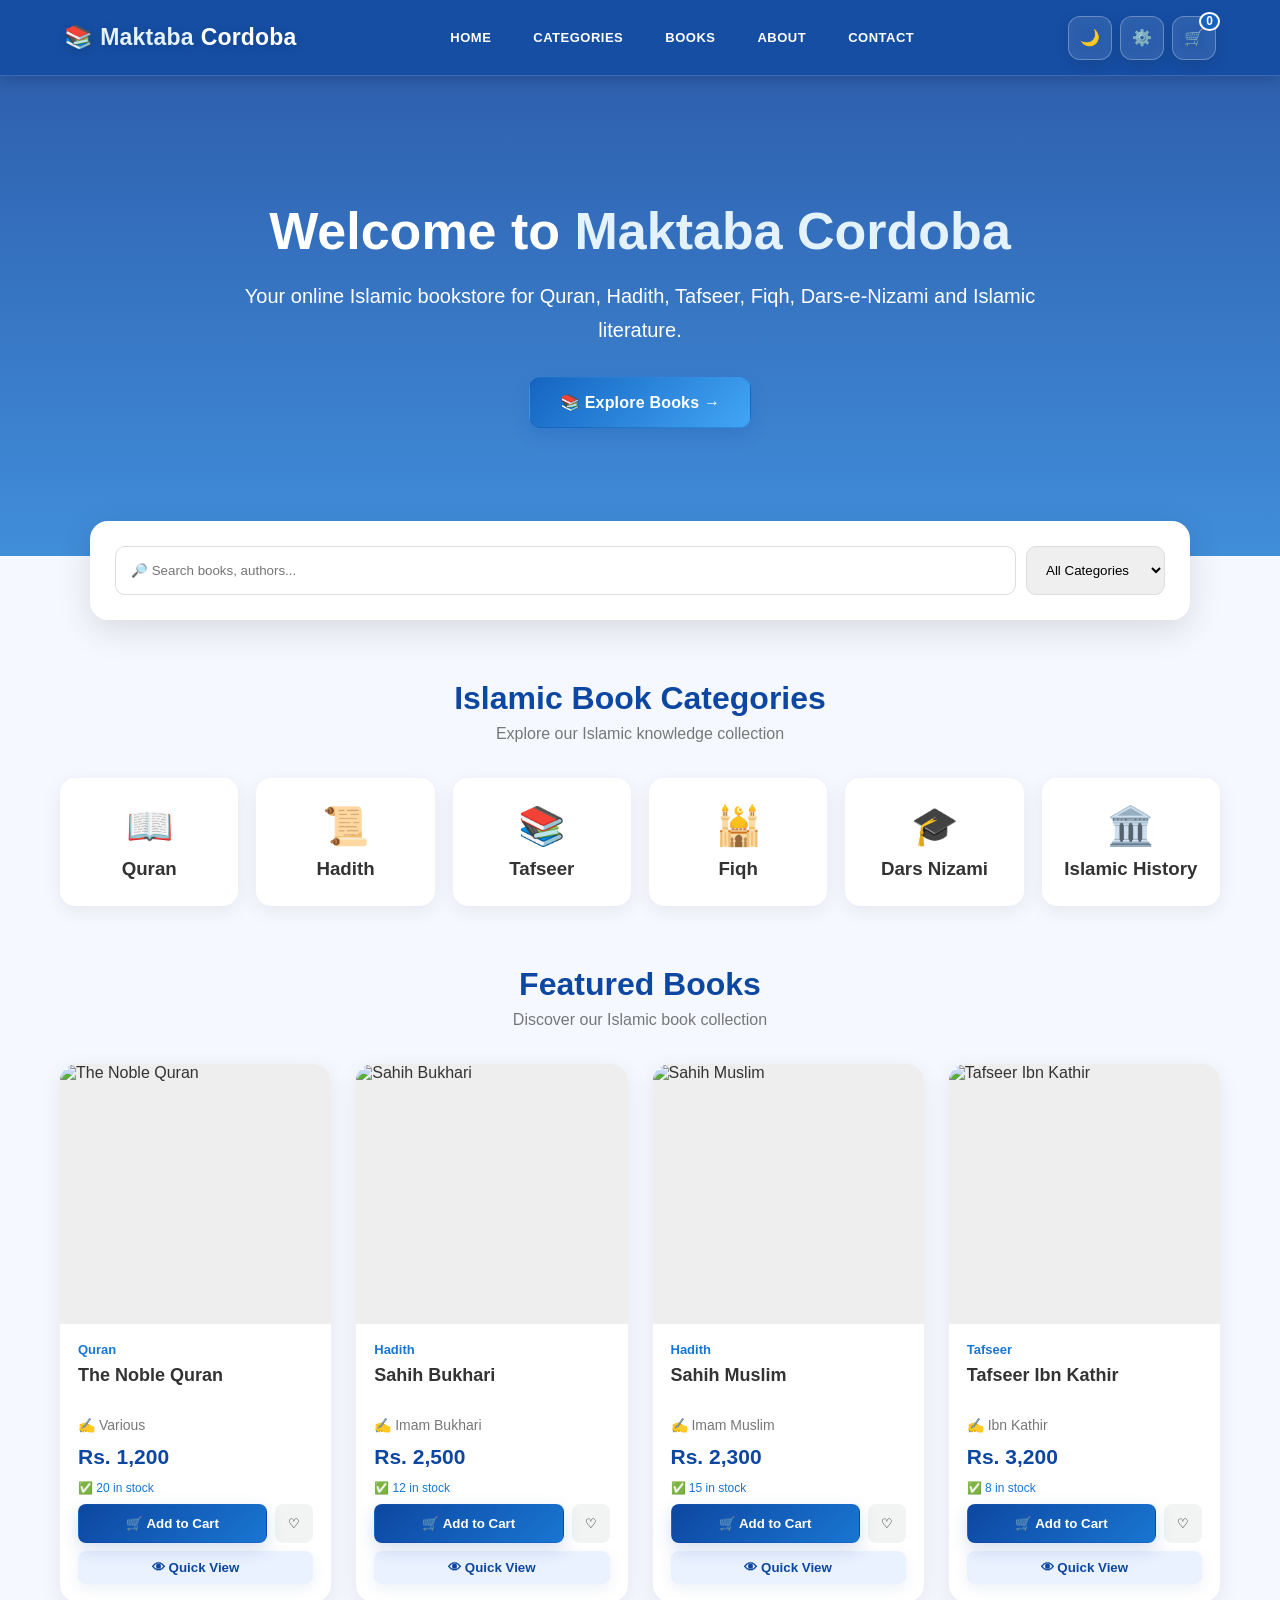
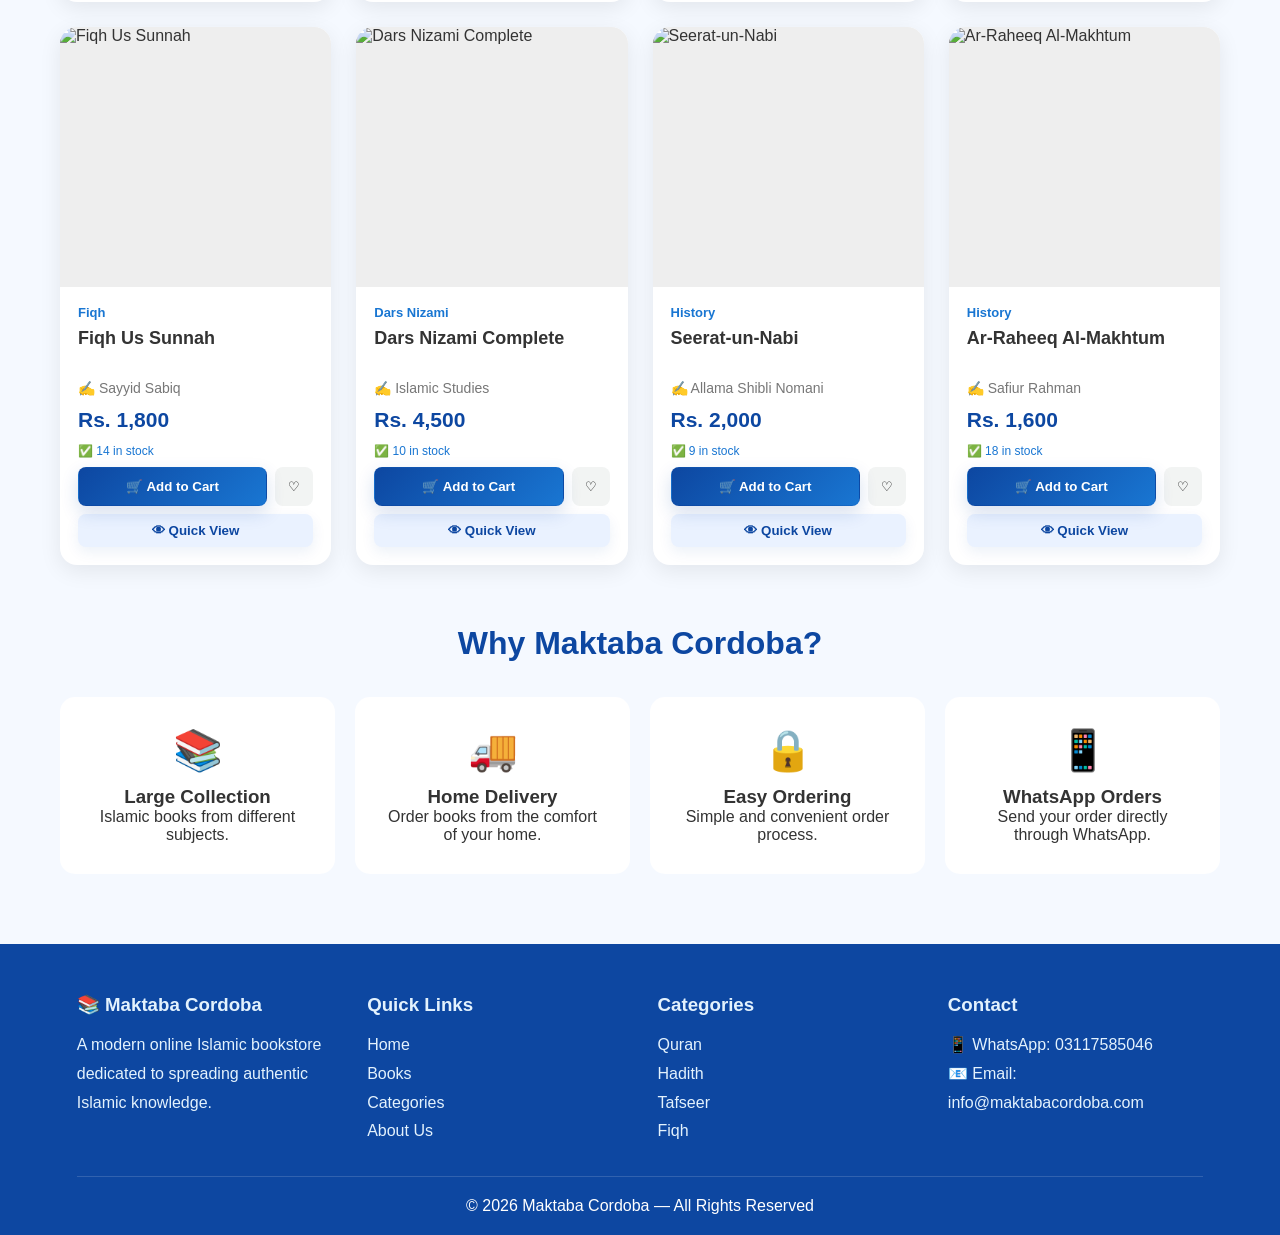
==== index.html @ 06ac998c "Add files via upload" ====
<!DOCTYPE html>
<html lang="en">
<head>
<meta charset="UTF-8">
<meta name="viewport" content="width=device-width, initial-scale=1.0">

<title>Maktaba Cordoba | Islamic Bookstore</title>

<style>
*{
    margin:0;
    padding:0;
    box-sizing:border-box;
    font-family:Arial, sans-serif;
}

:root{
    --primary:#0d47a1;
    --secondary:#1976d2;
    --gold:#1565c0;
    --light:#f5f9ff;
    --white:#fff;
    --dark:#17211f;
    --text:#333;
    --border:#ddd;
}

body{
    background:var(--light);
    color:var(--text);
}

/* NAVBAR */
.navbar{
    background:linear-gradient(135deg,#0d47a1,#1976d2);
    color:white;
    padding:15px 6%;
    display:flex;
    align-items:center;
    justify-content:space-between;
    position:sticky;
    top:0;
    z-index:1000;
    box-shadow:0 3px 15px rgba(0,0,0,.2);
}

.logo{
    font-size:24px;
    font-weight:bold;
}

.logo span{
    color:#e3f2fd;
}

.nav-links{
    display:flex;
    gap:25px;
    align-items:center;
}

.nav-links a{
    color:white;
    text-decoration:none;
    font-weight:bold;
}

.nav-links a:hover{
    color:#e3f2fd;
}

.nav-buttons{
    display:flex;
    gap:10px;
}

.icon-btn{
    border:0;
    background:rgba(255,255,255,.15);
    color:white;
    padding:10px 14px;
    border-radius:10px;
    cursor:pointer;
    font-size:16px;
}

.cart-count{
    background:#e53935;
    border-radius:50%;
    padding:3px 7px;
    font-size:12px;
}

/* HERO */
.hero{
    min-height:480px;
    background:
    linear-gradient(rgba(13,71,161,.86),rgba(25,118,210,.82)),
    url("https://images.unsplash.com/photo-1609599006353-e629aaabfeae?auto=format&fit=crop&w=1600&q=80")
    center/cover;
    display:flex;
    align-items:center;
    justify-content:center;
    text-align:center;
    color:white;
    padding:50px 20px;
}

.hero-content{
    max-width:850px;
}

.hero h1{
    font-size:52px;
    margin-bottom:18px;
}

.hero h1 span{
    color:#e3f2fd;
}

.hero p{
    font-size:20px;
    line-height:1.7;
    margin-bottom:30px;
}

.hero-btn{
    display:inline-block;
    background:#d4a72c;
    color:#fff;
    text-decoration:none;
    padding:14px 28px;
    border-radius:10px;
    font-weight:bold;
}

/* SEARCH */
.search-area{
    max-width:1100px;
    margin:-35px auto 40px;
    background:white;
    padding:25px;
    border-radius:18px;
    box-shadow:0 10px 35px rgba(0,0,0,.12);
    position:relative;
    z-index:10;
}

.search-box{
    display:flex;
    gap:10px;
}

.search-box input,
.search-box select{
    padding:15px;
    border:1px solid var(--border);
    border-radius:10px;
    outline:none;
}

.search-box input{
    flex:1;
}

/* SECTIONS */
.section{
    max-width:1200px;
    margin:60px auto;
    padding:0 20px;
}

.section-title{
    text-align:center;
    margin-bottom:35px;
}

.section-title h2{
    font-size:32px;
    color:var(--primary);
}

.section-title p{
    margin-top:8px;
    color:#777;
}

/* CATEGORIES */
.categories{
    display:grid;
    grid-template-columns:repeat(auto-fit,minmax(150px,1fr));
    gap:18px;
}

.category{
    background:white;
    padding:25px 15px;
    border-radius:15px;
    text-align:center;
    cursor:pointer;
    transition:.3s;
    box-shadow:0 5px 20px rgba(0,0,0,.07);
}

.category:hover{
    transform:translateY(-5px);
    background:#e3f2fd;
}

.category .emoji{
    font-size:38px;
    margin-bottom:10px;
}

/* BOOKS */
.books-grid{
    display:grid;
    grid-template-columns:repeat(auto-fit,minmax(220px,1fr));
    gap:25px;
}

.book-card{
    background:white;
    border-radius:17px;
    overflow:hidden;
    box-shadow:0 6px 22px rgba(0,0,0,.08);
    transition:.3s;
}

.book-card:hover{
    transform:translateY(-7px);
    box-shadow:0 12px 30px rgba(0,0,0,.14);
}

.book-image{
    height:260px;
    background:#eee;
    display:flex;
    align-items:center;
    justify-content:center;
    overflow:hidden;
}

.book-image img{
    width:100%;
    height:100%;
    object-fit:cover;
}

.book-info{
    padding:18px;
}

.book-category{
    color:var(--secondary);
    font-size:13px;
    font-weight:bold;
}

.book-title{
    font-size:18px;
    margin:8px 0;
    min-height:44px;
}

.author{
    color:#777;
    font-size:14px;
}

.price{
    color:var(--primary);
    font-size:21px;
    font-weight:bold;
    margin:12px 0;
}

.book-actions{
    display:flex;
    gap:8px;
}

.btn{
    border:0;
    padding:11px 14px;
    border-radius:8px;
    cursor:pointer;
    font-weight:bold;
}

.btn-cart{
    background:var(--primary);
    color:white;
    flex:1;
}

.btn-buy{
    background:var(--gold);
    color:white;
}

/* FEATURES */
.features{
    display:grid;
    grid-template-columns:repeat(auto-fit,minmax(220px,1fr));
    gap:20px;
}

.feature{
    background:white;
    padding:30px;
    text-align:center;
    border-radius:15px;
}

.feature-icon{
    font-size:40px;
    margin-bottom:12px;
}

/* CART */
.cart-overlay{
    position:fixed;
    inset:0;
    background:rgba(0,0,0,.5);
    z-index:2000;
    display:none;
}

.cart{
    position:absolute;
    right:0;
    top:0;
    height:100%;
    width:420px;
    max-width:100%;
    background:white;
    padding:25px;
    overflow-y:auto;
}

.cart-header{
    display:flex;
    justify-content:space-between;
    align-items:center;
    margin-bottom:20px;
}

.close{
    border:0;
    background:#eee;
    width:35px;
    height:35px;
    border-radius:50%;
    cursor:pointer;
}

.cart-item{
    display:flex;
    gap:12px;
    padding:15px 0;
    border-bottom:1px solid #ddd;
}

.cart-item img{
    width:65px;
    height:80px;
    object-fit:cover;
    border-radius:8px;
}

.cart-item-info{
    flex:1;
}

.quantity{
    display:flex;
    gap:8px;
    align-items:center;
    margin-top:8px;
}

.quantity button{
    width:28px;
    height:28px;
    border:0;
    background:#eee;
    cursor:pointer;
    border-radius:5px;
}

.remove{
    color:#e53935;
    cursor:pointer;
    font-size:13px;
    margin-top:5px;
}

.cart-total{
    margin-top:25px;
    font-size:22px;
    font-weight:bold;
    display:flex;
    justify-content:space-between;
}

.checkout-btn{
    width:100%;
    margin-top:20px;
    padding:15px;
    border:0;
    background:var(--primary);
    color:white;
    border-radius:10px;
    font-weight:bold;
    cursor:pointer;
}

/* CHECKOUT */
.modal{
    position:fixed;
    inset:0;
    background:rgba(0,0,0,.6);
    z-index:3000;
    display:none;
    align-items:center;
    justify-content:center;
    padding:20px;
}

.modal-box{
    background:white;
    width:600px;
    max-width:100%;
    max-height:90vh;
    overflow:auto;
    padding:30px;
    border-radius:18px;
}

.modal-header{
    display:flex;
    justify-content:space-between;
    margin-bottom:20px;
}

.form-group{
    margin-bottom:15px;
}

.form-group label{
    display:block;
    margin-bottom:6px;
    font-weight:bold;
}

.form-group input,
.form-group textarea,
.form-group select{
    width:100%;
    padding:13px;
    border:1px solid #ccc;
    border-radius:8px;
}

.form-group textarea{
    min-height:90px;
}

.submit-order{
    width:100%;
    background:#0d47a1;
    color:white;
    border:0;
    padding:15px;
    border-radius:9px;
    cursor:pointer;
    font-weight:bold;
}

/* FOOTER */
footer{
    background:#0d47a1;
    color:white;
    padding:50px 6% 20px;
    margin-top:70px;
}

.footer-grid{
    display:grid;
    grid-template-columns:repeat(auto-fit,minmax(220px,1fr));
    gap:35px;
}

footer h3{
    color:#e3f2fd;
    margin-bottom:15px;
}

footer p,
footer li{
    color:#e3f2fd;
    line-height:1.8;
}

footer ul{
    list-style:none;
}

.copyright{
    text-align:center;
    border-top:1px solid rgba(255,255,255,.15);
    padding-top:20px;
    margin-top:30px;
}

/* DARK MODE */
body.dark{
    background:#121816;
    color:#eef6ff;
}

body.dark .search-area,
body.dark .category,
body.dark .book-card,
body.dark .feature,
body.dark .modal-box,
body.dark .cart{
    background:#1c2724;
    color:#eef6ff;
}

body.dark .book-title,
body.dark .section-title h2{
    color:#fff;
}

body.dark input,
body.dark select,
body.dark textarea{
    background:#172b4d;
    color:white;
    border-color:#6b8fc4;
}

/* MOBILE */
@media(max-width:768px){

    .navbar{
        padding:13px 4%;
    }

    .nav-links{
        display:none;
    }

    .logo{
        font-size:19px;
    }

    .hero h1{
        font-size:36px;
    }

    .hero p{
        font-size:16px;
    }

    .search-box{
        flex-direction:column;
    }

    .books-grid{
        grid-template-columns:repeat(2,1fr);
        gap:12px;
    }

    .book-image{
        height:220px;
    }

    .book-info{
        padding:12px;
    }

    .book-title{
        font-size:15px;
    }

    .price{
        font-size:17px;
    }

    .book-actions{
        flex-direction:column;
    }
}

@media(max-width:450px){

    .books-grid{
        grid-template-columns:1fr 1fr;
    }

    .cart{
        width:100%;
    }
}



/* ===== PREMIUM NAVBAR ===== */
.navbar{
  min-height:76px;
  padding:12px 5%;
  background:rgba(13,71,161,.96) !important;
  backdrop-filter:blur(14px);
  border-bottom:1px solid rgba(255,255,255,.16);
}

.logo{
  display:flex;
  align-items:center;
  gap:7px;
  font-size:23px;
  letter-spacing:.2px;
  text-shadow:0 2px 10px rgba(0,0,0,.18);
}

.nav-links{
  gap:8px !important;
  align-items:center;
}

.nav-links a{
  padding:11px 16px !important;
  border-radius:10px;
  color:#fff !important;
  font-size:13px;
  letter-spacing:.5px;
  font-weight:700;
  position:relative;
  overflow:hidden;
  border:1px solid transparent;
}

.nav-links a::before{
  content:"";
  position:absolute;
  inset:0;
  background:linear-gradient(120deg,transparent,rgba(255,255,255,.18),transparent);
  transform:translateX(-120%);
  transition:transform .45s ease;
}

.nav-links a:hover::before{
  transform:translateX(120%);
}

.nav-links a::after{
  display:none !important;
}

.nav-links a:hover,
.nav-links a.active{
  background:rgba(255,255,255,.14);
  border-color:rgba(255,255,255,.28);
  box-shadow:0 6px 18px rgba(0,0,0,.13);
  transform:translateY(-1px);
}

.nav-links a.active{
  background:#fff;
  color:#0d47a1 !important;
  box-shadow:0 7px 20px rgba(0,0,0,.18);
}

.nav-buttons{
  gap:8px !important;
}

.nav-buttons .icon-btn{
  width:44px;
  height:44px;
  padding:0 !important;
  display:inline-flex;
  align-items:center;
  justify-content:center;
  border-radius:12px !important;
  background:rgba(255,255,255,.12) !important;
  border:1px solid rgba(255,255,255,.28) !important;
  color:#fff !important;
  box-shadow:0 5px 15px rgba(0,0,0,.12);
  position:relative;
}

.nav-buttons .icon-btn:hover{
  background:#fff !important;
  color:#0d47a1 !important;
  transform:translateY(-3px);
  box-shadow:0 9px 22px rgba(0,0,0,.2);
}

.cart-count{
  position:absolute;
  top:-5px;
  right:-5px;
  min-width:19px;
  height:19px;
  display:flex;
  align-items:center;
  justify-content:center;
  padding:0 5px;
  background:#1565c0 !important;
  color:#fff;
  border:2px solid #fff;
  font-weight:800;
}

.mobile-menu-btn{
  border:1px solid rgba(255,255,255,.28) !important;
  background:rgba(255,255,255,.12) !important;
  color:#fff !important;
  border-radius:11px !important;
  box-shadow:0 5px 15px rgba(0,0,0,.12);
}

.mobile-menu-btn:hover{
  background:#fff !important;
  color:#0d47a1 !important;
}

@media(max-width:768px){
  .navbar{
    min-height:68px;
    padding:10px 4%;
  }

  .logo{
    font-size:18px;
  }

  .nav-links{
    top:68px !important;
    padding:14px !important;
    border-radius:0 0 16px 16px;
    box-shadow:0 12px 30px rgba(0,0,0,.2);
    background:#0d47a1 !important;
  }

  .nav-links a{
    width:100%;
    text-align:center;
  }
}

/* ===== PRO BUTTON SYSTEM ===== */
.btn,
.hero-btn,
.checkout-btn,
.submit-order,
.icon-btn,
.quick-view,
.category,
.nav-links a {
  transition: all .25s ease;
}

.btn,
.hero-btn,
.checkout-btn,
.submit-order {
  position: relative;
  overflow: hidden;
  border: 1px solid rgba(13,71,161,.12);
  box-shadow: 0 7px 18px rgba(13,71,161,.16);
}

.btn::before,
.hero-btn::before,
.checkout-btn::before,
.submit-order::before {
  content:"";
  position:absolute;
  top:0;
  left:-120%;
  width:70%;
  height:100%;
  background:linear-gradient(90deg,transparent,rgba(255,255,255,.38),transparent);
  transform:skewX(-20deg);
  transition:left .55s ease;
}

.btn:hover::before,
.hero-btn:hover::before,
.checkout-btn:hover::before,
.submit-order:hover::before {
  left:140%;
}

.btn:hover,
.hero-btn:hover,
.checkout-btn:hover,
.submit-order:hover {
  transform:translateY(-3px);
  box-shadow:0 12px 28px rgba(13,71,161,.25);
}

.btn:active,
.hero-btn:active,
.checkout-btn:active,
.submit-order:active {
  transform:translateY(-1px) scale(.98);
}

.btn-cart,
.checkout-btn,
.submit-order {
  background:linear-gradient(135deg,#0d47a1,#1976d2) !important;
  color:#fff !important;
}

.btn-buy,
.hero-btn {
  background:linear-gradient(135deg,#1565c0,#42a5f5) !important;
  color:#fff !important;
}

.icon-btn {
  border:1px solid rgba(255,255,255,.25);
  background:rgba(255,255,255,.12);
  backdrop-filter:blur(8px);
}

.icon-btn:hover {
  background:#fff;
  color:#0d47a1;
  transform:translateY(-2px);
  box-shadow:0 7px 18px rgba(0,0,0,.16);
}

.quick-view {
  border:1px solid #d5e4fa;
  background:linear-gradient(135deg,#fff,#edf5ff);
  color:#0d47a1;
  box-shadow:0 5px 14px rgba(13,71,161,.08);
}

.quick-view:hover {
  background:#0d47a1;
  color:#fff;
  transform:translateY(-2px);
}

.wishlist-btn {
  border:1px solid #d5e4fa;
  transition:.25s ease;
}

.wishlist-btn:hover {
  transform:translateY(-2px) scale(1.04);
  box-shadow:0 7px 16px rgba(13,71,161,.14);
}

.hero-btn {
  padding:15px 30px;
  border-radius:12px;
  letter-spacing:.2px;
}

.hero-btn::after {
  content:" →";
  transition:margin-left .2s ease;
}

.hero-btn:hover::after {
  margin-left:5px;
}

.category {
  border:1px solid transparent;
}

.category:hover {
  border-color:#90caf9;
  box-shadow:0 12px 28px rgba(13,71,161,.14);
}

.nav-links a {
  position:relative;
  padding:8px 2px;
}

.nav-links a::after {
  content:"";
  position:absolute;
  left:0;
  bottom:0;
  width:0;
  height:2px;
  background:#fff;
  transition:width .25s ease;
}

.nav-links a:hover::after,
.nav-links a.active::after {
  width:100%;
}

button:disabled {
  opacity:.55;
  cursor:not-allowed !important;
  transform:none !important;
  box-shadow:none !important;
}

/* ===== PROFESSIONAL UPGRADE ===== */
.mobile-menu-btn{display:none;border:0;background:rgba(255,255,255,.15);color:#fff;padding:9px 12px;border-radius:9px;font-size:18px;cursor:pointer}
.nav-links.open{display:flex}
.book-stock{font-size:12px;color:#1976d2;margin-top:5px}
.book-stock.out{color:#d32f2f}
.wishlist-btn{border:0;background:#f2f4f3;width:38px;border-radius:8px;cursor:pointer}
.wishlist-btn.active{background:#ffe7e7;color:#d32f2f}
.quick-view{width:100%;margin-top:8px;background:#eaf2ff;color:#0d47a1;border:0;padding:9px;border-radius:8px;cursor:pointer;font-weight:bold}
.admin-overlay{position:fixed;inset:0;background:rgba(0,0,0,.65);z-index:5000;display:none;align-items:center;justify-content:center;padding:15px}
.admin-box{width:1000px;max-width:100%;max-height:94vh;overflow:auto;background:#fff;border-radius:18px;padding:25px}
.admin-grid{display:grid;grid-template-columns:repeat(4,1fr);gap:15px;margin:20px 0}
.stat{background:#edf4ff;padding:18px;border-radius:12px}
.stat strong{display:block;font-size:25px;color:#0d47a1;margin-top:5px}
.admin-form{display:grid;grid-template-columns:repeat(2,1fr);gap:12px;margin:15px 0}
.admin-form input,.admin-form select{padding:11px;border:1px solid #ccc;border-radius:8px}
.admin-form button{grid-column:1/-1;padding:12px;background:#0d47a1;color:#fff;border:0;border-radius:8px;font-weight:bold;cursor:pointer}
.admin-table{width:100%;border-collapse:collapse;margin-top:15px;font-size:14px}
.admin-table th,.admin-table td{padding:10px;border-bottom:1px solid #ddd;text-align:left}
.admin-actions button{border:0;padding:6px 9px;border-radius:6px;cursor:pointer;margin:2px}
.delete-book{background:#ffe6e6;color:#c62828}
.view-order{background:#e7f4f1;color:#0d47a1}
.detail-grid{display:grid;grid-template-columns:280px 1fr;gap:25px}
.detail-grid img{width:100%;height:360px;object-fit:cover;border-radius:12px}
.detail-price{font-size:28px;color:#0d47a1;font-weight:bold;margin:15px 0}
.detail-desc{line-height:1.8;color:#666;margin-bottom:18px}
.toast{position:fixed;right:20px;bottom:20px;background:#0d47a1;color:#fff;padding:13px 18px;border-radius:10px;z-index:7000;display:none;box-shadow:0 8px 25px rgba(0,0,0,.2)}
body.dark .admin-box,body.dark .detail-grid{background:#1c2724;color:#eee}
body.dark .stat{background:#26332f}
body.dark .admin-form input,body.dark .admin-form select{background:#172b4d;color:#fff;border-color:#40504b}
body.dark .admin-table th,body.dark .admin-table td{border-color:#40504b}
@media(max-width:768px){
 .mobile-menu-btn{display:block}
 .nav-links{display:none;position:absolute;left:0;right:0;top:62px;background:#0d47a1;flex-direction:column;padding:15px;gap:15px}
 .admin-grid{grid-template-columns:repeat(2,1fr)}
 .admin-form{grid-template-columns:1fr}
 .detail-grid{grid-template-columns:1fr}
 .detail-grid img{height:300px}
}

</style>
</head>

<body>

<!-- NAVBAR -->
<nav class="navbar">

    <div class="logo">
        📚 <span>Maktaba</span> Cordoba
    </div>

    <button class="mobile-menu-btn" onclick="toggleMobileMenu()">☰</button>
    <div class="nav-links">
        <a href="#home">HOME</a>
        <a href="#categories">CATEGORIES</a>
        <a href="#books">BOOKS</a>
        <a href="#about">ABOUT</a>
        <a href="#contact">CONTACT</a>
    </div>

    <div class="nav-buttons">
        <button class="icon-btn" onclick="toggleDarkMode()" title="Dark mode">🌙</button>
        <button class="icon-btn" onclick="openAdmin()" title="Admin">⚙️</button>

        <button class="icon-btn" onclick="openCart()">
            🛒
            <span class="cart-count" id="cartCount">0</span>
        </button>
    </div>

</nav>


<!-- HERO -->
<section class="hero" id="home">

    <div class="hero-content">

        <h1>
            Welcome to
            <span>Maktaba Cordoba</span>
        </h1>

        <p>
            Your online Islamic bookstore for Quran, Hadith,
            Tafseer, Fiqh, Dars-e-Nizami and Islamic literature.
        </p>

        <a href="#books" class="hero-btn">
            📚 Explore Books
        </a>

    </div>

</section>


<!-- SEARCH -->
<div class="search-area">

    <div class="search-box">

        <input
            type="text"
            id="searchInput"
            placeholder="🔎 Search books, authors..."
            onkeyup="filterBooks()"
        >

        <select id="categoryFilter" onchange="filterBooks()">

            <option value="all">All Categories</option>
            <option value="Quran">Quran</option>
            <option value="Hadith">Hadith</option>
            <option value="Tafseer">Tafseer</option>
            <option value="Fiqh">Fiqh</option>
            <option value="Dars Nizami">Dars Nizami</option>
            <option value="History">Islamic History</option>

        </select>

    </div>

</div>


<!-- CATEGORIES -->
<section class="section" id="categories">

    <div class="section-title">
        <h2>Islamic Book Categories</h2>
        <p>Explore our Islamic knowledge collection</p>
    </div>

    <div class="categories">

        <div class="category" onclick="selectCategory('Quran')">
            <div class="emoji">📖</div>
            <h3>Quran</h3>
        </div>

        <div class="category" onclick="selectCategory('Hadith')">
            <div class="emoji">📜</div>
            <h3>Hadith</h3>
        </div>

        <div class="category" onclick="selectCategory('Tafseer')">
            <div class="emoji">📚</div>
            <h3>Tafseer</h3>
        </div>

        <div class="category" onclick="selectCategory('Fiqh')">
            <div class="emoji">🕌</div>
            <h3>Fiqh</h3>
        </div>

        <div class="category" onclick="selectCategory('Dars Nizami')">
            <div class="emoji">🎓</div>
            <h3>Dars Nizami</h3>
        </div>

        <div class="category" onclick="selectCategory('History')">
            <div class="emoji">🏛️</div>
            <h3>Islamic History</h3>
        </div>

    </div>

</section>


<!-- BOOKS -->
<section class="section" id="books">

    <div class="section-title">

        <h2>Featured Books</h2>

        <p>
            Discover our Islamic book collection
        </p>

    </div>

    <div class="books-grid" id="booksGrid"></div>

</section>


<!-- FEATURES -->
<section class="section">

    <div class="section-title">
        <h2>Why Maktaba Cordoba?</h2>
    </div>

    <div class="features">

        <div class="feature">
            <div class="feature-icon">📚</div>
            <h3>Large Collection</h3>
            <p>Islamic books from different subjects.</p>
        </div>

        <div class="feature">
            <div class="feature-icon">🚚</div>
            <h3>Home Delivery</h3>
            <p>Order books from the comfort of your home.</p>
        </div>

        <div class="feature">
            <div class="feature-icon">🔒</div>
            <h3>Easy Ordering</h3>
            <p>Simple and convenient order process.</p>
        </div>

        <div class="feature">
            <div class="feature-icon">📱</div>
            <h3>WhatsApp Orders</h3>
            <p>Send your order directly through WhatsApp.</p>
        </div>

    </div>

</section>


<!-- CART -->
<div class="cart-overlay" id="cartOverlay">

    <div class="cart">

        <div class="cart-header">

            <h2>🛒 Your Cart</h2>

            <button class="close" onclick="closeCart()">✕</button>

        </div>

        <div id="cartItems"></div>

        <div class="cart-total">

            <span>Total</span>

            <span id="cartTotal">
                Rs. 0
            </span>

        </div>

        <button class="checkout-btn" onclick="openCheckout()">
            Proceed to Checkout
        </button>

    </div>

</div>


<!-- CHECKOUT MODAL -->
<div class="modal" id="checkoutModal">

    <div class="modal-box">

        <div class="modal-header">

            <h2>📦 Checkout</h2>

            <button class="close" onclick="closeCheckout()">✕</button>

        </div>

        <form onsubmit="placeOrder(event)">

            <div class="form-group">

                <label>Full Name</label>

                <input
                    type="text"
                    id="customerName"
                    required
                    placeholder="Your name"
                >

            </div>

            <div class="form-group">

                <label>Phone Number</label>

                <input
                    type="tel"
                    id="customerPhone"
                    required
                    placeholder="03XXXXXXXXX"
                >

            </div>

            <div class="form-group">

                <label>City</label>

                <input
                    type="text"
                    id="customerCity"
                    required
                    placeholder="Karachi"
                >

            </div>

            <div class="form-group">

                <label>Delivery Address</label>

                <textarea
                    id="customerAddress"
                    required
                    placeholder="Complete delivery address"
                ></textarea>

            </div>

            <div class="form-group">

                <label>Payment Method</label>

                <select id="paymentMethod">

                    <option>
                        Cash on Delivery
                    </option>

                    <option>
                        Bank Transfer
                    </option>

                    <option>
                        Easypaisa / JazzCash
                    </option>

                </select>

            </div>

            <button class="submit-order" type="submit">
                ✅ Place Order on WhatsApp
            </button>

        </form>

    </div>

</div>



<!-- BOOK DETAILS -->
<div class="modal" id="bookModal">
  <div class="modal-box">
    <div class="modal-header">
      <h2>📖 Book Details</h2>
      <button class="close" onclick="closeBookModal()">✕</button>
    </div>
    <div id="bookDetails"></div>
  </div>
</div>

<!-- ADMIN DASHBOARD -->
<div class="admin-overlay" id="adminOverlay">
  <div class="admin-box">
    <div class="modal-header">
      <div>
        <h2>⚙️ Maktaba Cordoba Admin</h2>
        <p style="color:#777;margin-top:5px">Local demo dashboard — data is saved in this browser.</p>
      </div>
      <button class="close" onclick="closeAdmin()">✕</button>
    </div>

    <div class="admin-grid">
      <div class="stat">📚 Books<strong id="statBooks">0</strong></div>
      <div class="stat">📦 Orders<strong id="statOrders">0</strong></div>
      <div class="stat">💰 Sales<strong id="statSales">Rs. 0</strong></div>
      <div class="stat">❤️ Wishlist<strong id="statWish">0</strong></div>
    </div>

    <h3>Add New Book</h3>
    <form class="admin-form" onsubmit="addBookFromAdmin(event)">
      <input id="adminTitle" required placeholder="Book title">
      <input id="adminAuthor" required placeholder="Author">
      <select id="adminCategory">
        <option>Quran</option><option>Hadith</option><option>Tafseer</option>
        <option>Fiqh</option><option>Dars Nizami</option><option>History</option>
      </select>
      <input id="adminPrice" type="number" min="0" required placeholder="Price (PKR)">
      <input id="adminStock" type="number" min="0" required placeholder="Stock">
      <input id="adminImage" required placeholder="Cover image URL">
      <button type="submit">➕ Add Book</button>
    </form>

    <h3 style="margin-top:25px">Book Inventory</h3>
    <div style="overflow:auto">
      <table class="admin-table">
        <thead><tr><th>Book</th><th>Category</th><th>Price</th><th>Stock</th><th>Action</th></tr></thead>
        <tbody id="adminBooks"></tbody>
      </table>
    </div>

    <h3 style="margin-top:25px">Recent Orders</h3>
    <div style="overflow:auto">
      <table class="admin-table">
        <thead><tr><th>Customer</th><th>Phone</th><th>Items</th><th>Total</th><th>Date</th></tr></thead>
        <tbody id="adminOrders"></tbody>
      </table>
    </div>
  </div>
</div>

<div class="toast" id="toast"></div>

<!-- FOOTER -->
<footer id="contact">

    <div class="footer-grid">

        <div>

            <h3>📚 Maktaba Cordoba</h3>

            <p>
                A modern online Islamic bookstore
                dedicated to spreading authentic Islamic knowledge.
            </p>

        </div>

        <div>

            <h3>Quick Links</h3>

            <ul>

                <li>Home</li>
                <li>Books</li>
                <li>Categories</li>
                <li>About Us</li>

            </ul>

        </div>

        <div>

            <h3>Categories</h3>

            <ul>

                <li>Quran</li>
                <li>Hadith</li>
                <li>Tafseer</li>
                <li>Fiqh</li>

            </ul>

        </div>

        <div>

            <h3>Contact</h3>

            <p>📱 WhatsApp: 03117585046</p>
            <p>📧 Email: info@maktabacordoba.com</p>

        </div>

    </div>

    <div class="copyright">

        © 2026 Maktaba Cordoba — All Rights Reserved

    </div>

</footer>


<script>


/* =========================
   MAKTABA CORDOBA PRO STORE
========================= */

const defaultBooks = [
{id:1,title:"The Noble Quran",author:"Various",category:"Quran",price:1200,stock:20,image:"https://images.unsplash.com/photo-1609599006353-e629aaabfeae?auto=format&fit=crop&w=600&q=80"},
{id:2,title:"Sahih Bukhari",author:"Imam Bukhari",category:"Hadith",price:2500,stock:12,image:"https://images.unsplash.com/photo-1591604129939-f1efa4d9f7fa?auto=format&fit=crop&w=600&q=80"},
{id:3,title:"Sahih Muslim",author:"Imam Muslim",category:"Hadith",price:2300,stock:15,image:"https://images.unsplash.com/photo-1519817650390-64a93db51149?auto=format&fit=crop&w=600&q=80"},
{id:4,title:"Tafseer Ibn Kathir",author:"Ibn Kathir",category:"Tafseer",price:3200,stock:8,image:"https://images.unsplash.com/photo-1544947950-fa07a98d237f?auto=format&fit=crop&w=600&q=80"},
{id:5,title:"Fiqh Us Sunnah",author:"Sayyid Sabiq",category:"Fiqh",price:1800,stock:14,image:"https://images.unsplash.com/photo-1495446815901-a7297e633e8d?auto=format&fit=crop&w=600&q=80"},
{id:6,title:"Dars Nizami Complete",author:"Islamic Studies",category:"Dars Nizami",price:4500,stock:10,image:"https://images.unsplash.com/photo-1532012197267-da84d127e765?auto=format&fit=crop&w=600&q=80"},
{id:7,title:"Seerat-un-Nabi",author:"Allama Shibli Nomani",category:"History",price:2000,stock:9,image:"https://images.unsplash.com/photo-1521587760476-6c12a4b040da?auto=format&fit=crop&w=600&q=80"},
{id:8,title:"Ar-Raheeq Al-Makhtum",author:"Safiur Rahman",category:"History",price:1600,stock:18,image:"https://images.unsplash.com/photo-1512820790803-83ca734da794?auto=format&fit=crop&w=600&q=80"}
];

let books = JSON.parse(localStorage.getItem("mc_books")) || defaultBooks;
let cart = JSON.parse(localStorage.getItem("mc_cart")) || [];
let wishlist = JSON.parse(localStorage.getItem("mc_wishlist")) || [];
let orders = JSON.parse(localStorage.getItem("mc_orders")) || [];

function saveData(){
  localStorage.setItem("mc_books", JSON.stringify(books));
  localStorage.setItem("mc_cart", JSON.stringify(cart));
  localStorage.setItem("mc_wishlist", JSON.stringify(wishlist));
  localStorage.setItem("mc_orders", JSON.stringify(orders));
}

function money(n){ return "Rs. " + Number(n).toLocaleString(); }

function toast(msg){
  const el=document.getElementById("toast");
  el.textContent=msg; el.style.display="block";
  clearTimeout(window.toastTimer);
  window.toastTimer=setTimeout(()=>el.style.display="none",2200);
}

function displayBooks(list=books){
  const grid=document.getElementById("booksGrid");
  grid.innerHTML="";
  if(!list.length){
    grid.innerHTML='<p style="grid-column:1/-1;text-align:center;padding:40px">❌ No books found.</p>';
    return;
  }
  list.forEach(book=>{
    const wished=wishlist.includes(book.id);
    const out=Number(book.stock||0)<=0;
    grid.innerHTML+=`
      <div class="book-card">
        <div class="book-image"><img src="${book.image}" alt="${book.title}"></div>
        <div class="book-info">
          <div class="book-category">${book.category}</div>
          <h3 class="book-title">${book.title}</h3>
          <div class="author">✍️ ${book.author}</div>
          <div class="price">${money(book.price)}</div>
          <div class="book-stock ${out?'out':''}">
            ${out?'❌ Out of stock':'✅ '+book.stock+' in stock'}
          </div>
          <div class="book-actions" style="margin-top:9px">
            <button class="btn btn-cart" ${out?'disabled':''} onclick="addToCart(${book.id})">
              🛒 ${out?'Unavailable':'Add to Cart'}
            </button>
            <button class="wishlist-btn ${wished?'active':''}" onclick="toggleWishlist(${book.id})">
              ${wished?'♥':'♡'}
            </button>
          </div>
          <button class="quick-view" onclick="openBookModal(${book.id})">👁 Quick View</button>
        </div>
      </div>`;
  });
}

function filterBooks(){
  const search=document.getElementById("searchInput").value.toLowerCase();
  const category=document.getElementById("categoryFilter").value;
  displayBooks(books.filter(b=>{
    const s=b.title.toLowerCase().includes(search)||b.author.toLowerCase().includes(search)||b.category.toLowerCase().includes(search);
    return s && (category==="all" || b.category===category);
  }));
}

function selectCategory(category){
  document.getElementById("categoryFilter").value=category;
  document.getElementById("books").scrollIntoView({behavior:"smooth"});
  filterBooks();
}

function addToCart(id){
  const book=books.find(b=>b.id===id);
  if(!book || book.stock<=0) return toast("Book is out of stock");
  const item=cart.find(x=>x.id===id);
  if(item){
    if(item.quantity>=book.stock) return toast("No more stock available");
    item.quantity++;
  }else cart.push({...book,quantity:1});
  saveData(); updateCart(); toast("Added to cart 📚");
}

function buyNow(id){
  addToCart(id);
  openCheckout();
}

function updateCart(){
  const container=document.getElementById("cartItems");
  let total=0,count=0;
  container.innerHTML="";
  cart.forEach(item=>{
    const current=books.find(b=>b.id===item.id);
    if(!current) return;
    total+=current.price*item.quantity; count+=item.quantity;
    container.innerHTML+=`
      <div class="cart-item">
        <img src="${current.image}">
        <div class="cart-item-info">
          <strong>${current.title}</strong>
          <p>${money(current.price)}</p>
          <div class="quantity">
            <button onclick="changeQuantity(${current.id},-1)">−</button>
            <span>${item.quantity}</span>
            <button onclick="changeQuantity(${current.id},1)">+</button>
          </div>
          <div class="remove" onclick="removeFromCart(${current.id})">Remove</div>
        </div>
      </div>`;
  });
  if(!cart.length) container.innerHTML='<p style="text-align:center;padding:40px">Your cart is empty 📚</p>';
  document.getElementById("cartCount").textContent=count;
  document.getElementById("cartTotal").textContent=money(total);
}

function changeQuantity(id,amount){
  const item=cart.find(x=>x.id===id), book=books.find(x=>x.id===id);
  if(!item||!book) return;
  if(amount>0 && item.quantity>=book.stock) return toast("Maximum stock reached");
  item.quantity+=amount;
  if(item.quantity<=0) cart=cart.filter(x=>x.id!==id);
  saveData(); updateCart();
initProNavigation();
}

function removeFromCart(id){
  cart=cart.filter(x=>x.id!==id); saveData(); updateCart(); toast("Removed from cart");
}

function openCart(){document.getElementById("cartOverlay").style.display="block"}
function closeCart(){document.getElementById("cartOverlay").style.display="none"}

function openCheckout(){
  if(!cart.length) return toast("Your cart is empty");
  closeCart();
  document.getElementById("checkoutModal").style.display="flex";
}
function closeCheckout(){document.getElementById("checkoutModal").style.display="none"}

function placeOrder(event){
  event.preventDefault();
  const name=document.getElementById("customerName").value.trim();
  const phone=document.getElementById("customerPhone").value.trim();
  const city=document.getElementById("customerCity").value.trim();
  const address=document.getElementById("customerAddress").value.trim();
  const payment=document.getElementById("paymentMethod").value;
  let total=0;
  const orderItems=cart.map(item=>{
    const book=books.find(b=>b.id===item.id);
    const subtotal=book.price*item.quantity;
    total+=subtotal;
    return {id:book.id,title:book.title,quantity:item.quantity,price:book.price,subtotal};
  });

  const order={
    id:"MC-"+Date.now().toString().slice(-7),
    name,phone,city,address,payment,items:orderItems,total,
    date:new Date().toLocaleString()
  };
  orders.unshift(order);

  cart.forEach(item=>{
    const b=books.find(x=>x.id===item.id);
    if(b) b.stock=Math.max(0,Number(b.stock)-item.quantity);
  });

  saveData();
  updateCart(); displayBooks(); updateAdmin();

  let message=`📚 *NEW ORDER - MAKTABA CORDOBA*%0A%0A`;
  message+=`🧾 Order: ${order.id}%0A👤 Name: ${name}%0A📱 Phone: ${phone}%0A🏙️ City: ${city}%0A📍 Address: ${address}%0A💳 Payment: ${payment}%0A%0A📚 *BOOKS:*%0A`;
  orderItems.forEach(i=>message+=`• ${i.title} × ${i.quantity} = Rs. ${i.subtotal.toLocaleString()}%0A`);
  message+=`%0A💰 *TOTAL: Rs. ${total.toLocaleString()}*`;

  const whatsappNumber="923117585046";
  window.open("https://wa.me/"+whatsappNumber+"?text="+message,"_blank");

  cart=[];
  saveData();
  updateCart();
  closeCheckout();
  event.target.reset();
  toast("Order created successfully ✅");
}

function toggleWishlist(id){
  wishlist=wishlist.includes(id)?wishlist.filter(x=>x!==id):[...wishlist,id];
  saveData(); displayBooks(); updateAdmin();
}

function openBookModal(id){
  const b=books.find(x=>x.id===id);
  if(!b)return;
  document.getElementById("bookDetails").innerHTML=`
    <div class="detail-grid">
      <img src="${b.image}" alt="${b.title}">
      <div>
        <div class="book-category">${b.category}</div>
        <h2>${b.title}</h2>
        <p style="margin-top:8px">✍️ ${b.author}</p>
        <div class="detail-price">${money(b.price)}</div>
        <p class="detail-desc">A valuable Islamic resource from the Maktaba Cordoba collection. Check the book details and availability before ordering.</p>
        <p><strong>Availability:</strong> ${b.stock>0?b.stock+" copies available":"Out of stock"}</p>
        <button class="checkout-btn" style="margin-top:15px" onclick="addToCart(${b.id});closeBookModal()">🛒 Add to Cart</button>
      </div>
    </div>`;
  document.getElementById("bookModal").style.display="flex";
}
function closeBookModal(){document.getElementById("bookModal").style.display="none"}

function openAdmin(){
  const password=prompt("Enter admin password:");
  if(password==="12345"){
    document.getElementById("adminOverlay").style.display="flex";
    updateAdmin();
  }else if(password!==null) alert("Incorrect password");
}
function closeAdmin(){document.getElementById("adminOverlay").style.display="none"}

function addBookFromAdmin(e){
  e.preventDefault();
  const book={
    id:Date.now(),
    title:document.getElementById("adminTitle").value.trim(),
    author:document.getElementById("adminAuthor").value.trim(),
    category:document.getElementById("adminCategory").value,
    price:Number(document.getElementById("adminPrice").value),
    stock:Number(document.getElementById("adminStock").value),
    image:document.getElementById("adminImage").value.trim()
  };
  books.push(book); saveData(); displayBooks(); updateAdmin();
  e.target.reset(); toast("Book added successfully");
}

function deleteBook(id){
  if(!confirm("Delete this book?"))return;
  books=books.filter(b=>b.id!==id);
  cart=cart.filter(i=>i.id!==id);
  wishlist=wishlist.filter(i=>i!==id);
  saveData(); displayBooks(); updateCart(); updateAdmin();
}

function updateAdmin(){
  const sales=orders.reduce((s,o)=>s+Number(o.total||0),0);
  document.getElementById("statBooks").textContent=books.length;
  document.getElementById("statOrders").textContent=orders.length;
  document.getElementById("statSales").textContent=money(sales);
  document.getElementById("statWish").textContent=wishlist.length;

  const tbody=document.getElementById("adminBooks");
  if(tbody){
    tbody.innerHTML=books.map(b=>`
      <tr>
        <td>${b.title}</td><td>${b.category}</td><td>${money(b.price)}</td><td>${b.stock}</td>
        <td class="admin-actions"><button class="delete-book" onclick="deleteBook(${b.id})">Delete</button></td>
      </tr>`).join("");
  }

  const ot=document.getElementById("adminOrders");
  if(ot){
    ot.innerHTML=orders.length?orders.slice(0,20).map(o=>`
      <tr>
        <td>${o.name}</td><td>${o.phone}</td><td>${o.items.map(i=>i.title+" × "+i.quantity).join("<br>")}</td>
        <td>${money(o.total)}</td><td>${o.date}</td>
      </tr>`).join(""):'<tr><td colspan="5">No orders yet.</td></tr>';
  }
}

function toggleDarkMode(){
  document.body.classList.toggle("dark");
  localStorage.setItem("mc_dark",document.body.classList.contains("dark")?"1":"0");
}

function toggleMobileMenu(){
  document.querySelector(".nav-links").classList.toggle("open");
}


function initProNavigation(){
  const links=[...document.querySelectorAll(".nav-links a")];
  const sections=links.map(a=>{
    const id=a.getAttribute("href");
    return id && id.startsWith("#") ? document.querySelector(id) : null;
  }).filter(Boolean);

  links.forEach(a=>{
    const href=a.getAttribute("href");
    if(href && href.startsWith("#")){
      a.addEventListener("click",e=>{
        const target=document.querySelector(href);
        if(target){
          e.preventDefault();
          target.scrollIntoView({behavior:"smooth",block:"start"});
          document.querySelector(".nav-links").classList.remove("open");
        }
      });
    }
  });

  const observer=new IntersectionObserver(entries=>{
    entries.forEach(entry=>{
      if(entry.isIntersecting){
        links.forEach(a=>a.classList.remove("active"));
        const active=links.find(a=>a.getAttribute("href")==="#"+entry.target.id);
        if(active) active.classList.add("active");
      }
    });
  },{rootMargin:"-35% 0px -55% 0px",threshold:0});

  sections.forEach(s=>observer.observe(s));
}

/* START */
if(localStorage.getItem("mc_dark")==="1") document.body.classList.add("dark");
displayBooks();
updateCart();

</script>

</body>
</html>
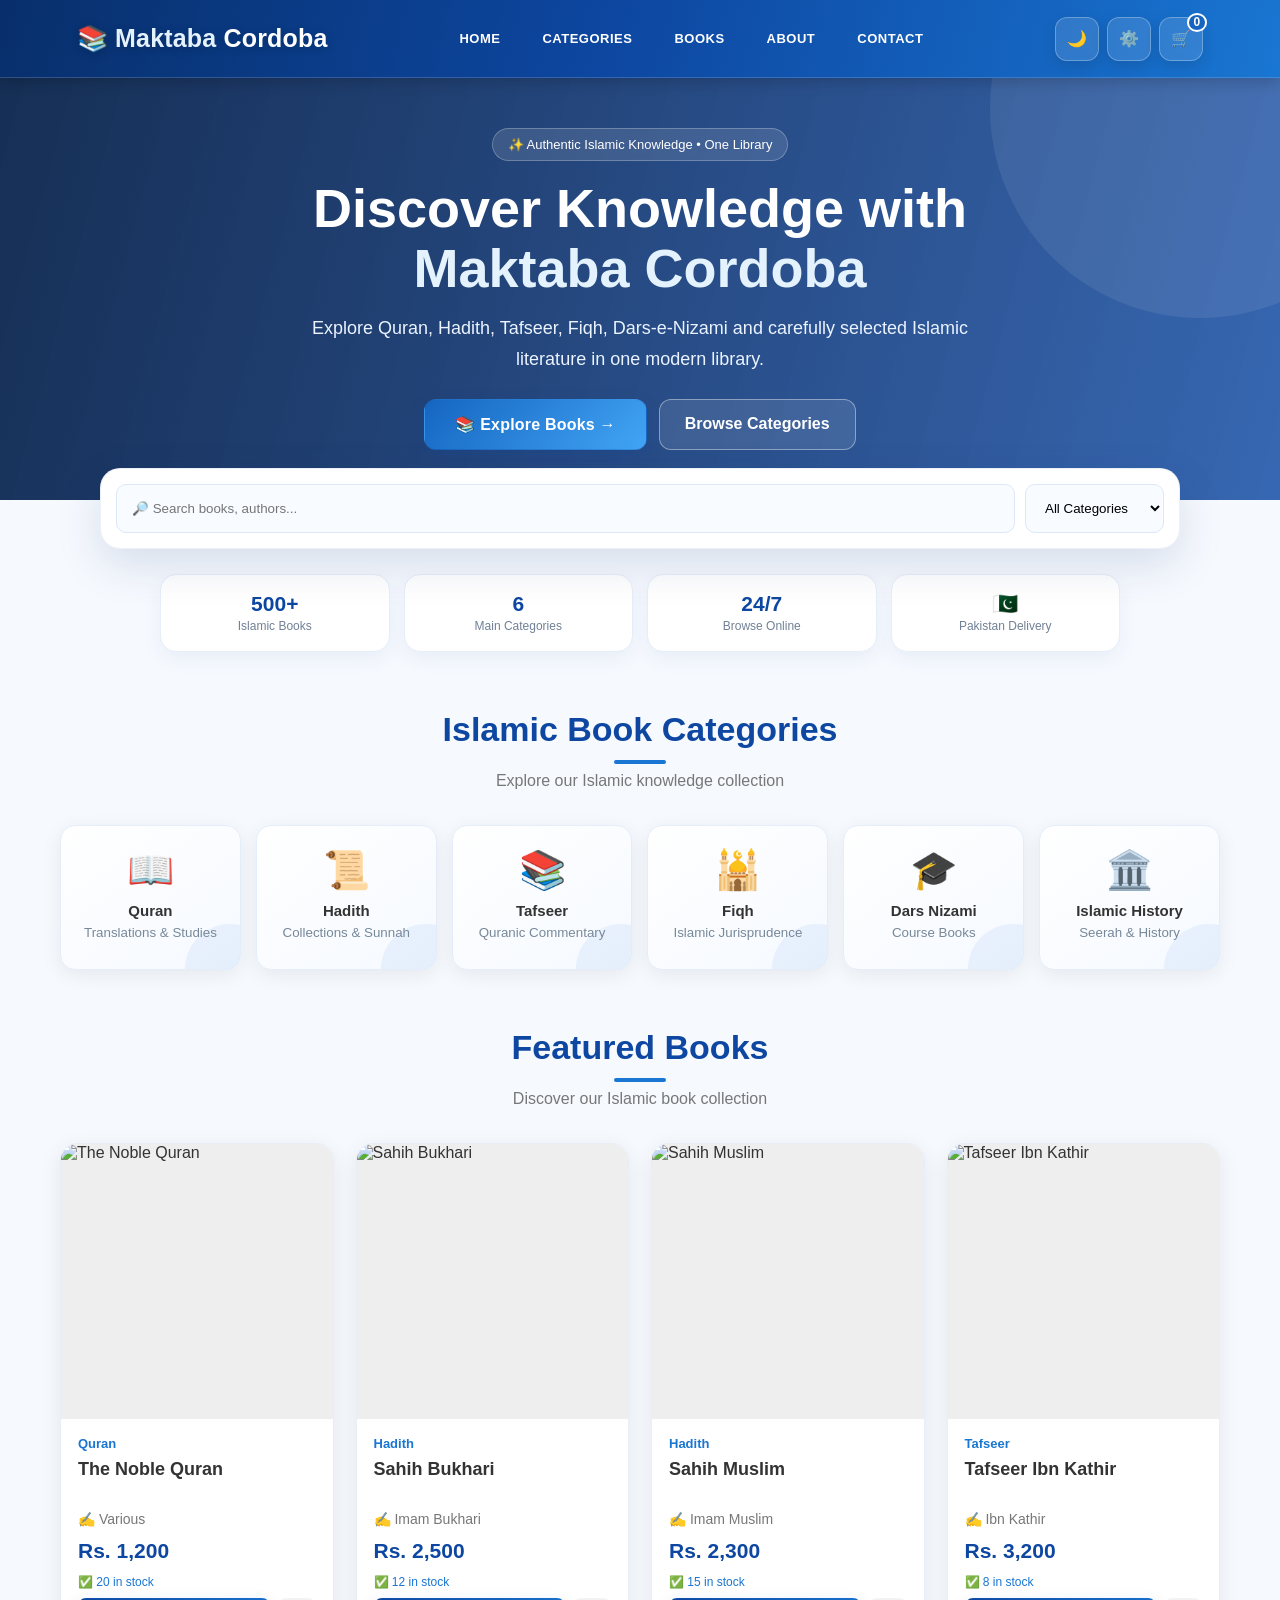
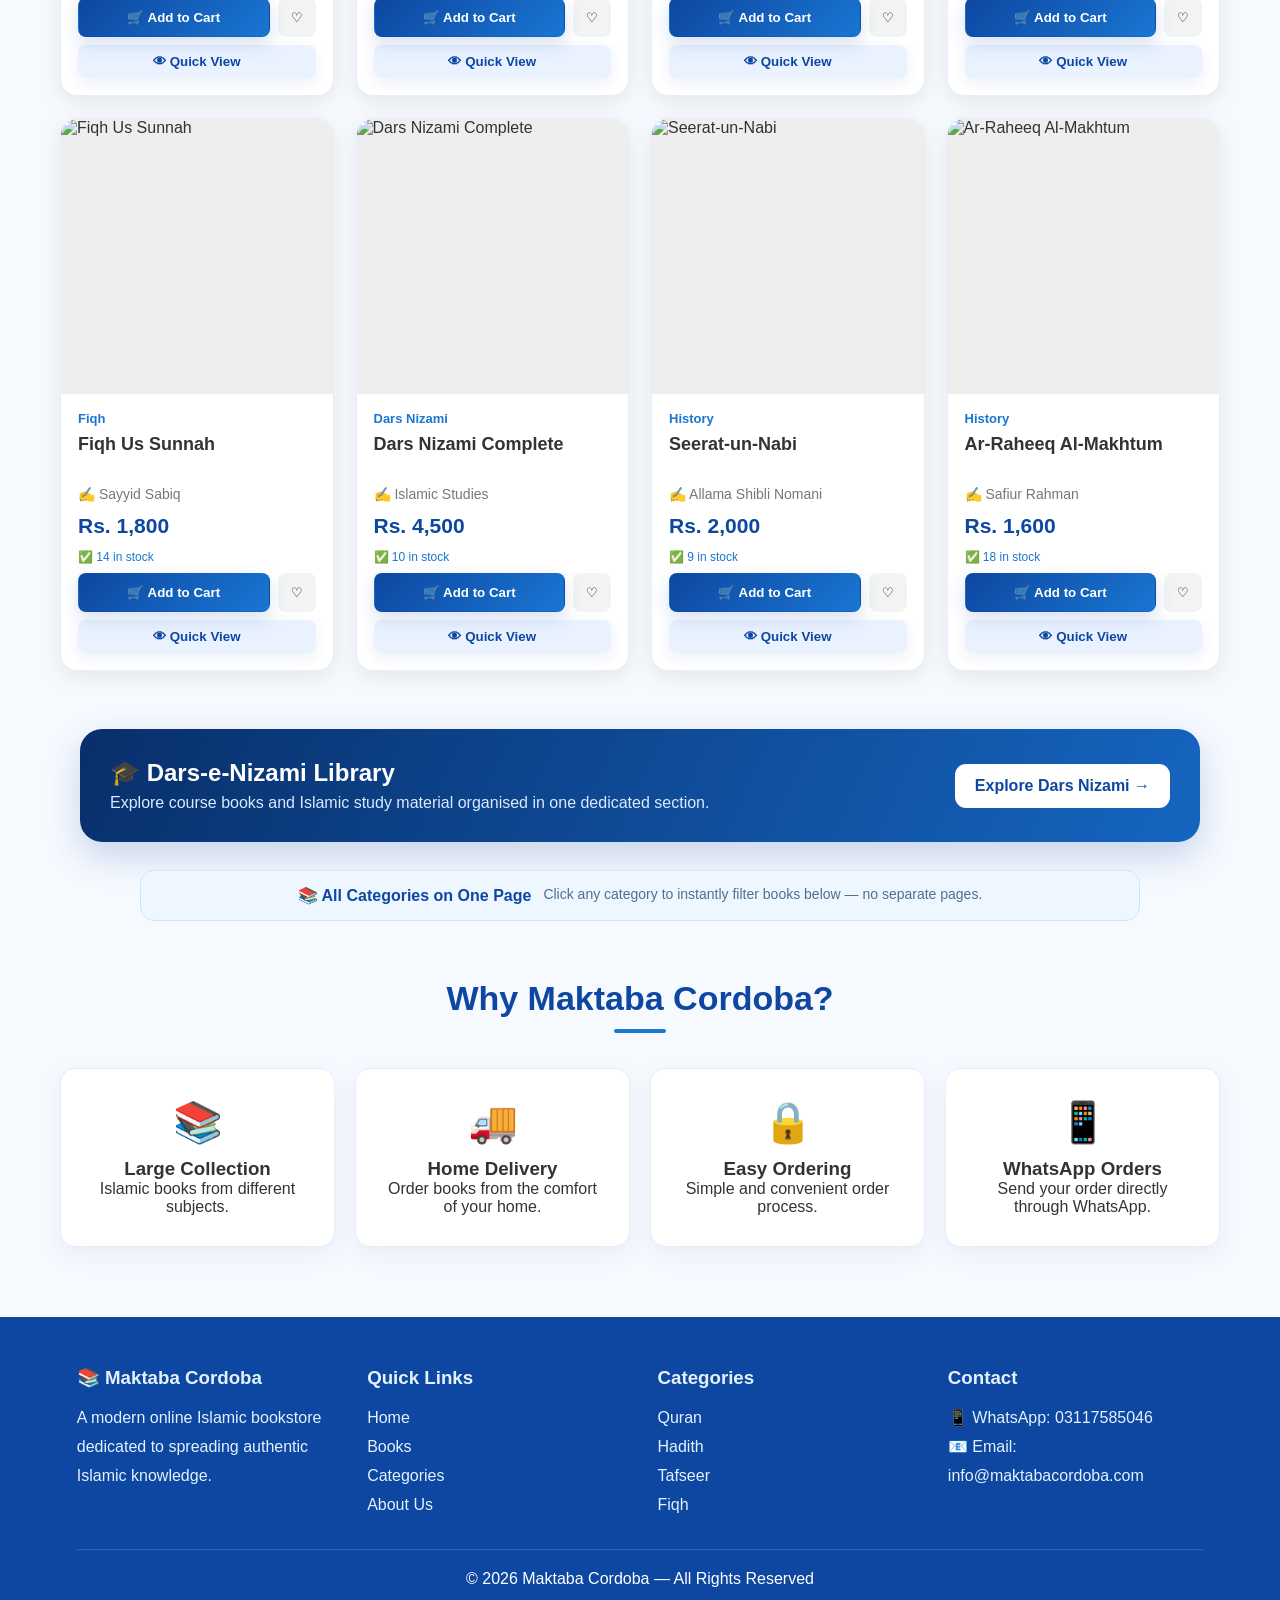
==== commit 008eac56: "Update index.html with new categories and design" ====
--- a/index.html
+++ b/index.html
@@ -954,6 +954,95 @@
  .detail-grid img{height:300px}
 }
 
+
+/* ===== MAKTABA CORDOBA FRONT PAGE 2.0 ===== */
+html{scroll-behavior:smooth}
+body{background:#f6f9fe}
+.navbar{
+  padding:0 6%;
+  min-height:78px;
+  background:linear-gradient(105deg,#082f6b,#0d47a1 48%,#1976d2)!important;
+}
+.logo{font-size:25px;white-space:nowrap}
+.hero{
+  min-height:400px;
+  position:relative;
+  overflow:hidden;
+  background:
+    linear-gradient(105deg,rgba(5,31,72,.93),rgba(13,71,161,.82)),
+    url("https://images.unsplash.com/photo-1609599006353-e629aaabfeae?auto=format&fit=crop&w=1800&q=85") center/cover;
+}
+.hero:before{
+  content:"";position:absolute;width:420px;height:420px;border-radius:50%;
+  background:rgba(255,255,255,.08);right:-130px;top:-180px;
+}
+.hero-content{position:relative;z-index:2;max-width:900px}
+.hero-badge{
+  display:inline-flex;gap:8px;align-items:center;padding:8px 15px;border-radius:999px;
+  background:rgba(255,255,255,.12);border:1px solid rgba(255,255,255,.25);
+  font-size:13px;margin-bottom:17px;backdrop-filter:blur(8px)
+}
+.hero h1{font-size:54px;line-height:1.12;margin-bottom:14px}
+.hero p{max-width:720px;margin:0 auto 25px;font-size:18px;color:#eaf3ff}
+.hero-actions{display:flex;justify-content:center;gap:12px;flex-wrap:wrap}
+.hero-secondary{
+  display:inline-block;padding:15px 25px;border-radius:12px;color:#fff;text-decoration:none;
+  font-weight:700;border:1px solid rgba(255,255,255,.4);background:rgba(255,255,255,.10)
+}
+.hero-secondary:hover{background:#fff;color:#0d47a1}
+.search-area{
+  max-width:1080px;margin:-32px auto 20px;padding:15px;border-radius:20px;
+  border:1px solid rgba(13,71,161,.08);box-shadow:0 16px 45px rgba(8,47,107,.13)
+}
+.search-box input,.search-box select{background:#f8fbff;border-color:#dce8f8}
+.search-box input:focus,.search-box select:focus{border-color:#1976d2;box-shadow:0 0 0 3px rgba(25,118,210,.10)}
+.home-stats{
+  max-width:1000px;margin:25px auto 0;padding:0 20px;display:grid;
+  grid-template-columns:repeat(4,1fr);gap:14px
+}
+.home-stat{background:#fff;border:1px solid #e6eef9;border-radius:16px;padding:17px;text-align:center;box-shadow:0 7px 20px rgba(13,71,161,.06)}
+.home-stat strong{display:block;font-size:21px;color:#0d47a1}.home-stat span{font-size:12px;color:#718096}
+.section{margin:58px auto}.section-title h2{font-size:34px}
+.section-title h2:after{content:"";display:block;width:52px;height:4px;border-radius:5px;background:#1976d2;margin:11px auto 0}
+.categories{grid-template-columns:repeat(6,1fr);gap:15px}
+.category{
+  min-height:145px;padding:22px 10px;position:relative;overflow:hidden;
+  border:1px solid #e4edf9;background:linear-gradient(145deg,#fff,#f5f9ff)
+}
+.category:after{content:"";position:absolute;width:90px;height:90px;border-radius:50%;background:rgba(25,118,210,.07);right:-35px;bottom:-45px}
+.category:hover{background:#fff;transform:translateY(-8px);border-color:#90caf9}
+.category h3{font-size:15px;position:relative;z-index:1}.category .emoji{position:relative;z-index:1}
+.category small{display:block;margin-top:6px;color:#789;position:relative;z-index:1}
+.books-grid{gap:22px}.book-card{border:1px solid #e8eef7}
+.book-image{height:275px}.book-info{padding:17px}
+.feature{border:1px solid #e5edf8;box-shadow:0 8px 25px rgba(13,71,161,.06)}
+.footer-grid a,footer a{color:#e3f2fd;text-decoration:none}
+.promo-banner{
+  max-width:1160px;margin:20px auto 0;padding:0 20px
+}
+.promo-inner{
+  background:linear-gradient(115deg,#082f6b,#1565c0);border-radius:22px;padding:30px;
+  color:#fff;display:flex;align-items:center;justify-content:space-between;gap:20px;
+  box-shadow:0 14px 35px rgba(13,71,161,.20)
+}
+.promo-inner h2{margin-bottom:7px}.promo-inner p{color:#dbeafe}
+.promo-inner a{white-space:nowrap;background:#fff;color:#0d47a1;padding:13px 20px;border-radius:11px;text-decoration:none;font-weight:bold}
+@media(max-width:950px){.categories{grid-template-columns:repeat(3,1fr)}}
+@media(max-width:768px){
+ .navbar{padding:0 4%}.nav-buttons{margin-left:auto;margin-right:8px}.logo{font-size:18px}
+ .hero{min-height:360px}.hero h1{font-size:36px}.hero p{font-size:16px}
+ .home-stats{grid-template-columns:repeat(2,1fr)}.categories{grid-template-columns:repeat(2,1fr)}
+ .promo-inner{flex-direction:column;text-align:center}.section-title h2{font-size:28px}
+}
+
+
+.one-page-note{
+  max-width:1000px;margin:28px auto 0;padding:15px 22px;border-radius:14px;
+  background:#eef6ff;border:1px solid #cfe4ff;color:#0d47a1;text-align:center;
+  display:flex;justify-content:center;gap:12px;flex-wrap:wrap
+}
+.one-page-note span{color:#52708e;font-size:14px}
+
 </style>
 </head>
 
@@ -992,22 +1081,14 @@
 <section class="hero" id="home">
 
     <div class="hero-content">
-
-        <h1>
-            Welcome to
-            <span>Maktaba Cordoba</span>
-        </h1>
-
-        <p>
-            Your online Islamic bookstore for Quran, Hadith,
-            Tafseer, Fiqh, Dars-e-Nizami and Islamic literature.
-        </p>
-
-        <a href="#books" class="hero-btn">
-            📚 Explore Books
-        </a>
-
-    </div>
+        <div class="hero-badge">✨ Authentic Islamic Knowledge • One Library</div>
+        <h1>Discover Knowledge with<br><span>Maktaba Cordoba</span></h1>
+        <p>Explore Quran, Hadith, Tafseer, Fiqh, Dars-e-Nizami and carefully selected Islamic literature in one modern library.</p>
+        <div class="hero-actions">
+          <a href="#books" class="hero-btn">📚 Explore Books</a>
+          <a href="#categories" class="hero-secondary">Browse Categories</a>
+        </div>
+     </div>
 
 </section>
 
@@ -1040,6 +1121,13 @@
 
 </div>
 
+<div class="home-stats">
+  <div class="home-stat"><strong>500+</strong><span>Islamic Books</span></div>
+  <div class="home-stat"><strong>6</strong><span>Main Categories</span></div>
+  <div class="home-stat"><strong>24/7</strong><span>Browse Online</span></div>
+  <div class="home-stat"><strong>🇵🇰</strong><span>Pakistan Delivery</span></div>
+</div>
+
 
 <!-- CATEGORIES -->
 <section class="section" id="categories">
@@ -1053,32 +1141,32 @@
 
         <div class="category" onclick="selectCategory('Quran')">
             <div class="emoji">📖</div>
-            <h3>Quran</h3>
+            <h3>Quran</h3><small>Translations & Studies</small>
         </div>
 
         <div class="category" onclick="selectCategory('Hadith')">
             <div class="emoji">📜</div>
-            <h3>Hadith</h3>
+            <h3>Hadith</h3><small>Collections & Sunnah</small>
         </div>
 
         <div class="category" onclick="selectCategory('Tafseer')">
             <div class="emoji">📚</div>
-            <h3>Tafseer</h3>
+            <h3>Tafseer</h3><small>Quranic Commentary</small>
         </div>
 
         <div class="category" onclick="selectCategory('Fiqh')">
             <div class="emoji">🕌</div>
-            <h3>Fiqh</h3>
+            <h3>Fiqh</h3><small>Islamic Jurisprudence</small>
         </div>
 
         <div class="category" onclick="selectCategory('Dars Nizami')">
             <div class="emoji">🎓</div>
-            <h3>Dars Nizami</h3>
+            <h3>Dars Nizami</h3><small>Course Books</small>
         </div>
 
         <div class="category" onclick="selectCategory('History')">
             <div class="emoji">🏛️</div>
-            <h3>Islamic History</h3>
+            <h3>Islamic History</h3><small>Seerah & History</small>
         </div>
 
     </div>
@@ -1103,6 +1191,23 @@
 
 </section>
 
+
+
+<div class="promo-banner">
+  <div class="promo-inner">
+    <div>
+      <h2>🎓 Dars-e-Nizami Library</h2>
+      <p>Explore course books and Islamic study material organised in one dedicated section.</p>
+    </div>
+    <a href="#books" onclick="selectCategory('Dars Nizami')">Explore Dars Nizami →</a>
+  </div>
+</div>
+
+
+<div class="one-page-note">
+  <strong>📚 All Categories on One Page</strong>
+  <span>Click any category to instantly filter books below — no separate pages.</span>
+</div>
 
 <!-- FEATURES -->
 <section class="section">
@@ -1386,16 +1491,12 @@
         </div>
 
         <div>
-
-            <h3>Contact</h3>
-
-            <p>📱 WhatsApp: 03117585046</p>
-            <p>📧 Email: info@maktabacordoba.com</p>
-
-        </div>
-
+    <h3>Contact</h3>
+    <p>📱 WhatsApp: <a href="https://wa.me/923117585046" target="_blank">03117585046</a></p>
+    <p>📧 Email: info@maktabacordoba.com</p>
+        </div>
     </div>
-
+ 
     <div class="copyright">
 
         © 2026 Maktaba Cordoba — All Rights Reserved
@@ -1545,7 +1646,6 @@
   item.quantity+=amount;
   if(item.quantity<=0) cart=cart.filter(x=>x.id!==id);
   saveData(); updateCart();
-initProNavigation();
 }
 
 function removeFromCart(id){
@@ -1743,4 +1843,4 @@
 </script>
 
 </body>
-</html>+</html>
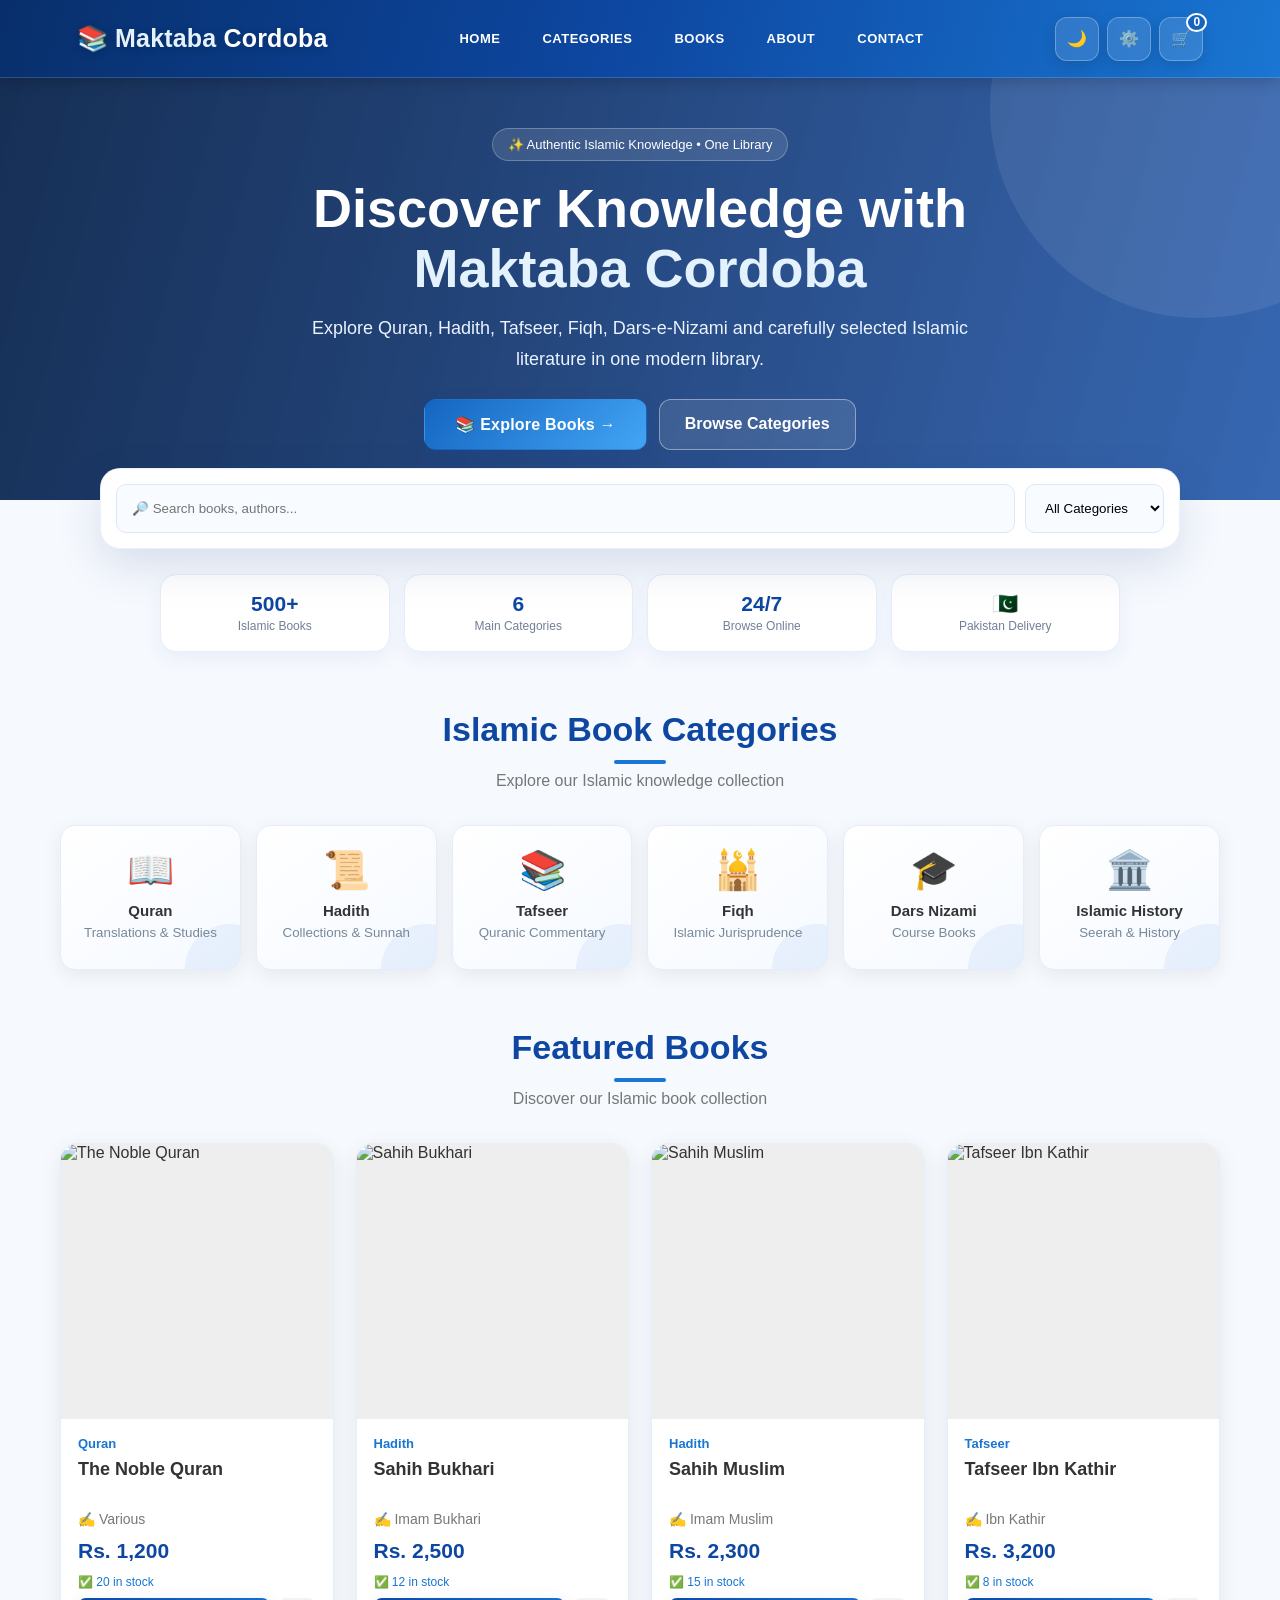
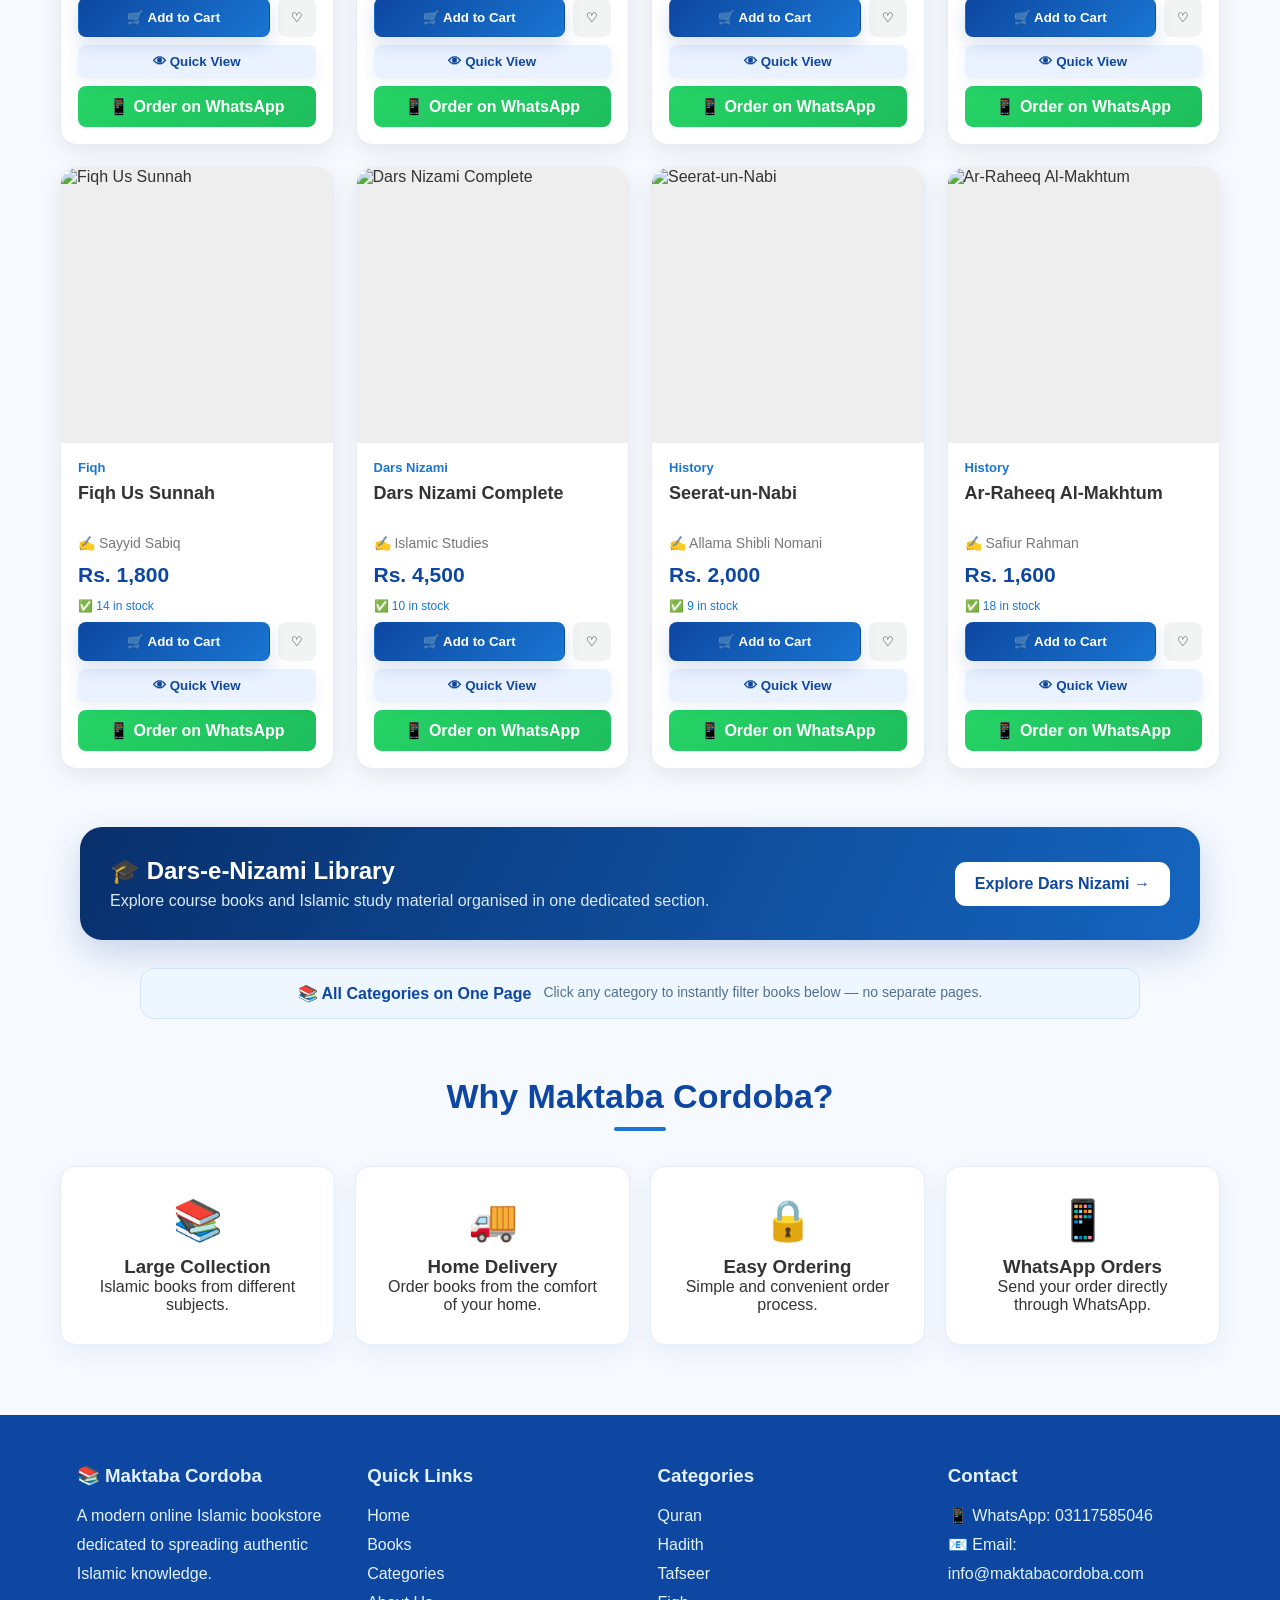
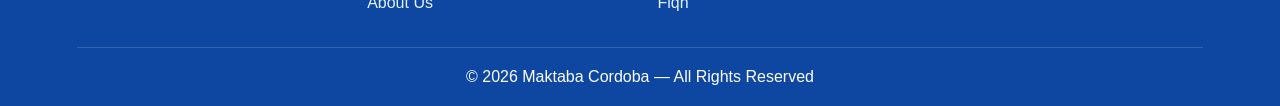
==== commit a785434f: "Update print statement from 'Hello' to 'Goodbye'" ====
--- a/index.html
+++ b/index.html
@@ -915,6 +915,24 @@
   box-shadow:none !important;
 }
 
+
+/* ===== WHATSAPP BUTTON ===== */
+.whatsapp-btn{
+    background:linear-gradient(135deg,#25D366,#1ebe5c) !important;
+    color:white !important;
+    padding:11px 14px;
+    text-decoration:none;
+    border-radius:8px;
+    display:block;
+    margin-top:8px;
+    font-weight:bold;
+    text-align:center;
+    transition: all .25s ease;
+}
+.whatsapp-btn:hover{
+    transform:translateY(-2px);
+    box-shadow:0 5px 15px rgba(37,211,102,.3);
+}
 /* ===== PROFESSIONAL UPGRADE ===== */
 .mobile-menu-btn{display:none;border:0;background:rgba(255,255,255,.15);color:#fff;padding:9px 12px;border-radius:9px;font-size:18px;cursor:pointer}
 .nav-links.open{display:flex}
@@ -1575,6 +1593,14 @@
             </button>
           </div>
           <button class="quick-view" onclick="openBookModal(${book.id})">👁 Quick View</button>
+          
+          <!-- WHATSAPP BUTTON -->
+          <a href="https://wa.me/923117585046?text=Assalamualaikum!%20Mujhe%20*${book.title}*%20by%20*${book.author}*%20order%20karni%20hai.%20Price:%20${money(book.price)}" 
+             target="_blank" 
+             class="whatsapp-btn">
+             📱 Order on WhatsApp
+          </a>
+
         </div>
       </div>`;
   });
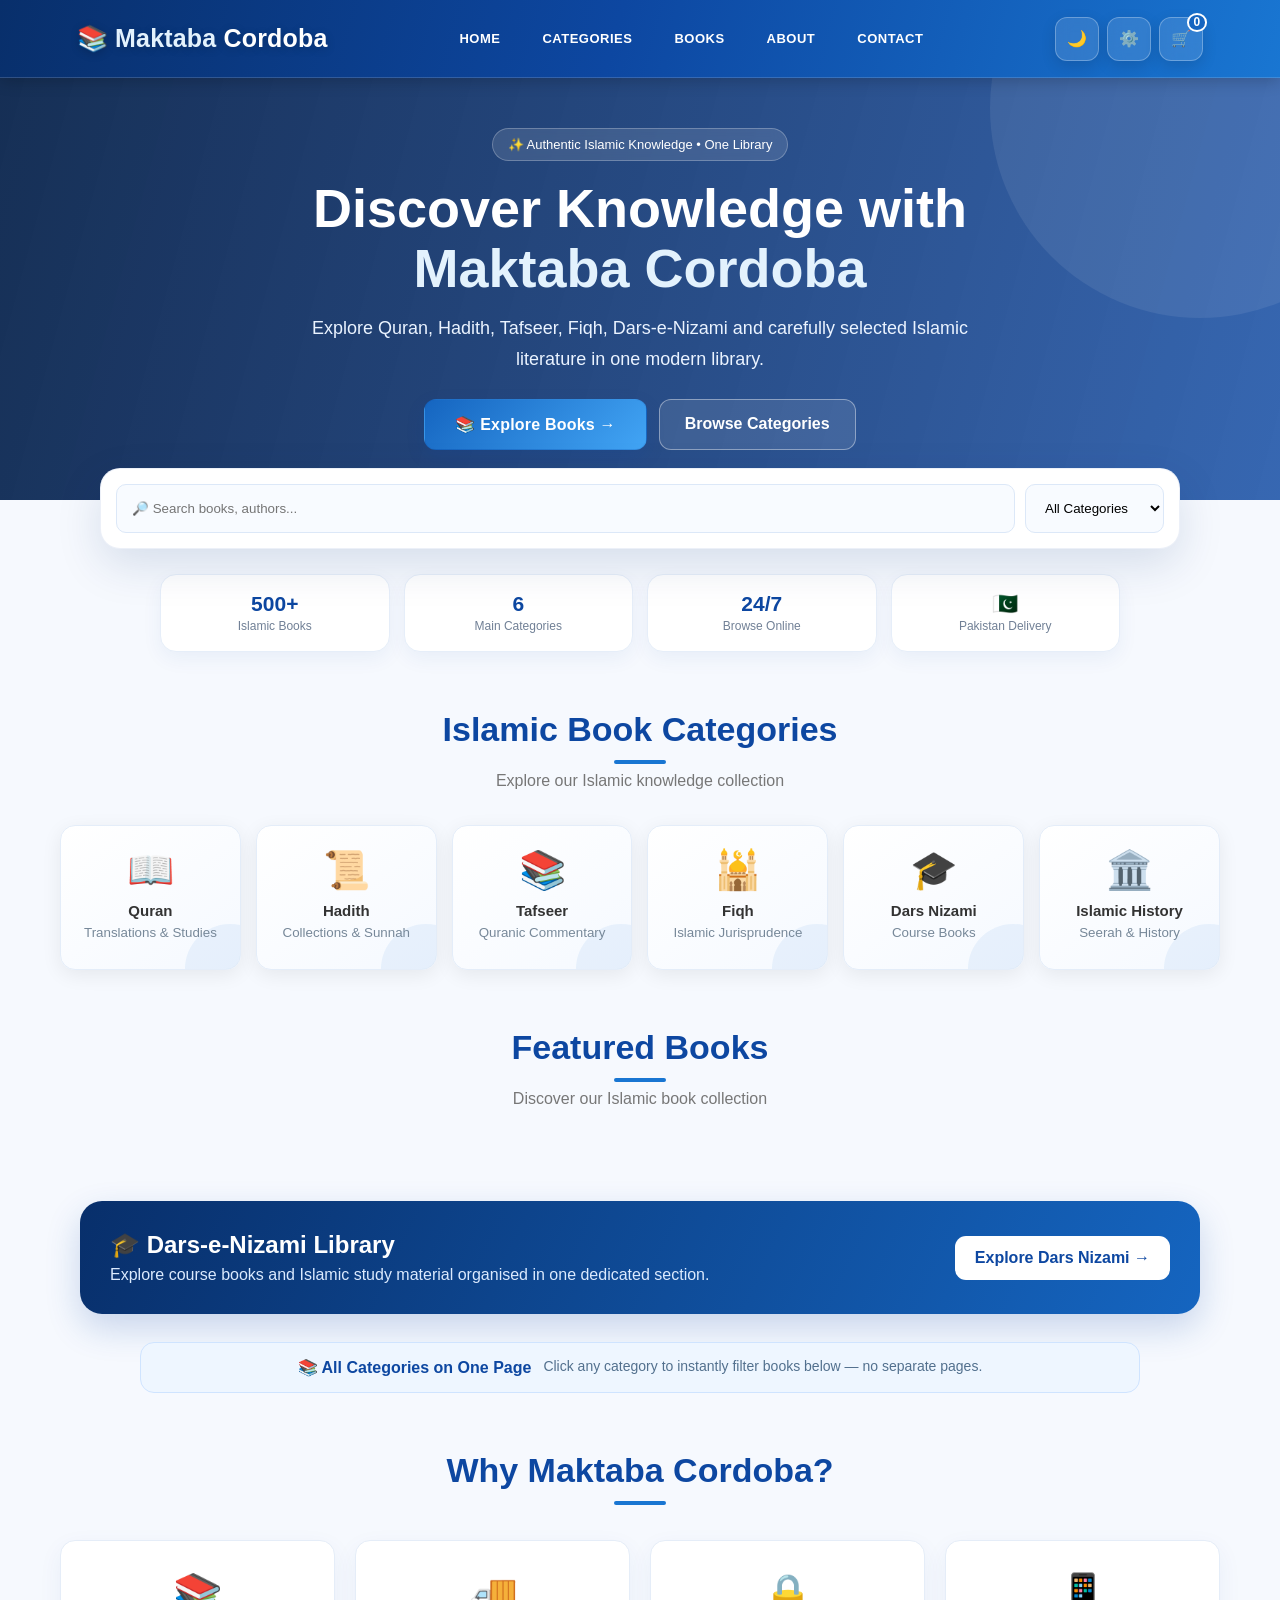
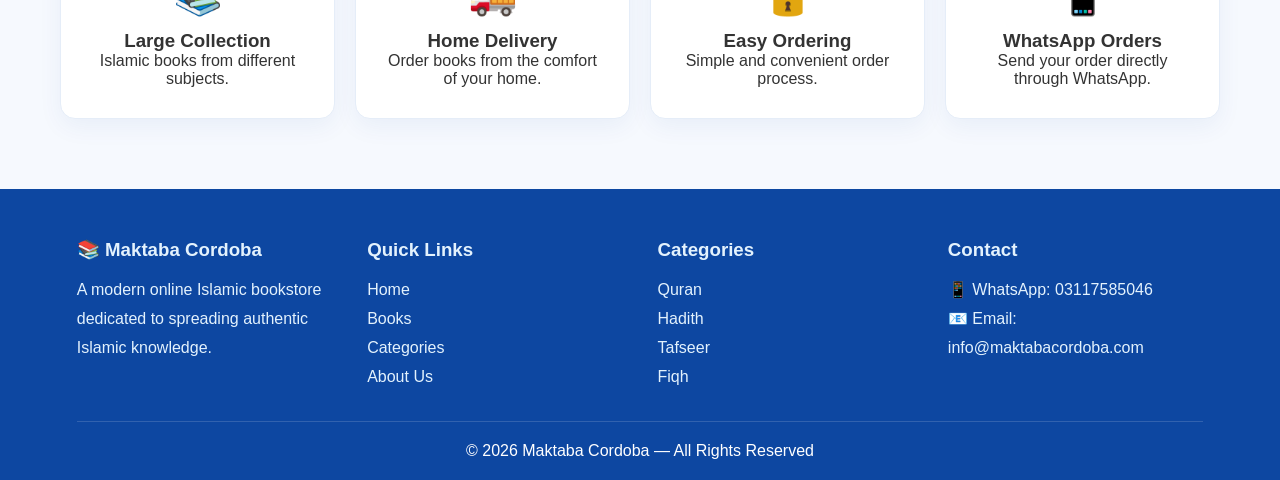
==== commit 807b9e01: "Update index.html" ====
--- a/index.html
+++ b/index.html
@@ -1595,16 +1595,13 @@
           <button class="quick-view" onclick="openBookModal(${book.id})">👁 Quick View</button>
           
           <!-- WHATSAPP BUTTON -->
-          <a href="https://wa.me/923117585046?text=Assalamualaikum!%20Mujhe%20*${book.title}*%20by%20*${book.author}*%20order%20karni%20hai.%20Price:%20${money(book.price)}" 
-             target="_blank" 
-             class="whatsapp-btn">
-             📱 Order on WhatsApp
-          </a>
-
-        </div>
-      </div>`;
-  });
-}
+<a href="https://wa.me/923117585046?text=Assalamualaikum!%20Mujhe%20*Sahih%20Bukhari*%20by%20*Imam%20Bukhari*%20order%20karni%20hai.%0A%0APrice:%20Rs.%202500%0APayment:%20Cash%20on%20Delivery%0ADelivery%20Address:%20" class="whatsapp-btn">
+    📱 Order on WhatsApp
+</a>
+<div style="margin-top: 8px; font-size: 12px; color: #333; text-align: center; line-height: 1.5;">
+    <b>Payment:</b> Cash on Delivery ✅<br>
+    <b>Delivery:</b> All Pakistan - Rs. 250 | 3 to 5 Days
+</div>
 
 function filterBooks(){
   const search=document.getElementById("searchInput").value.toLowerCase();
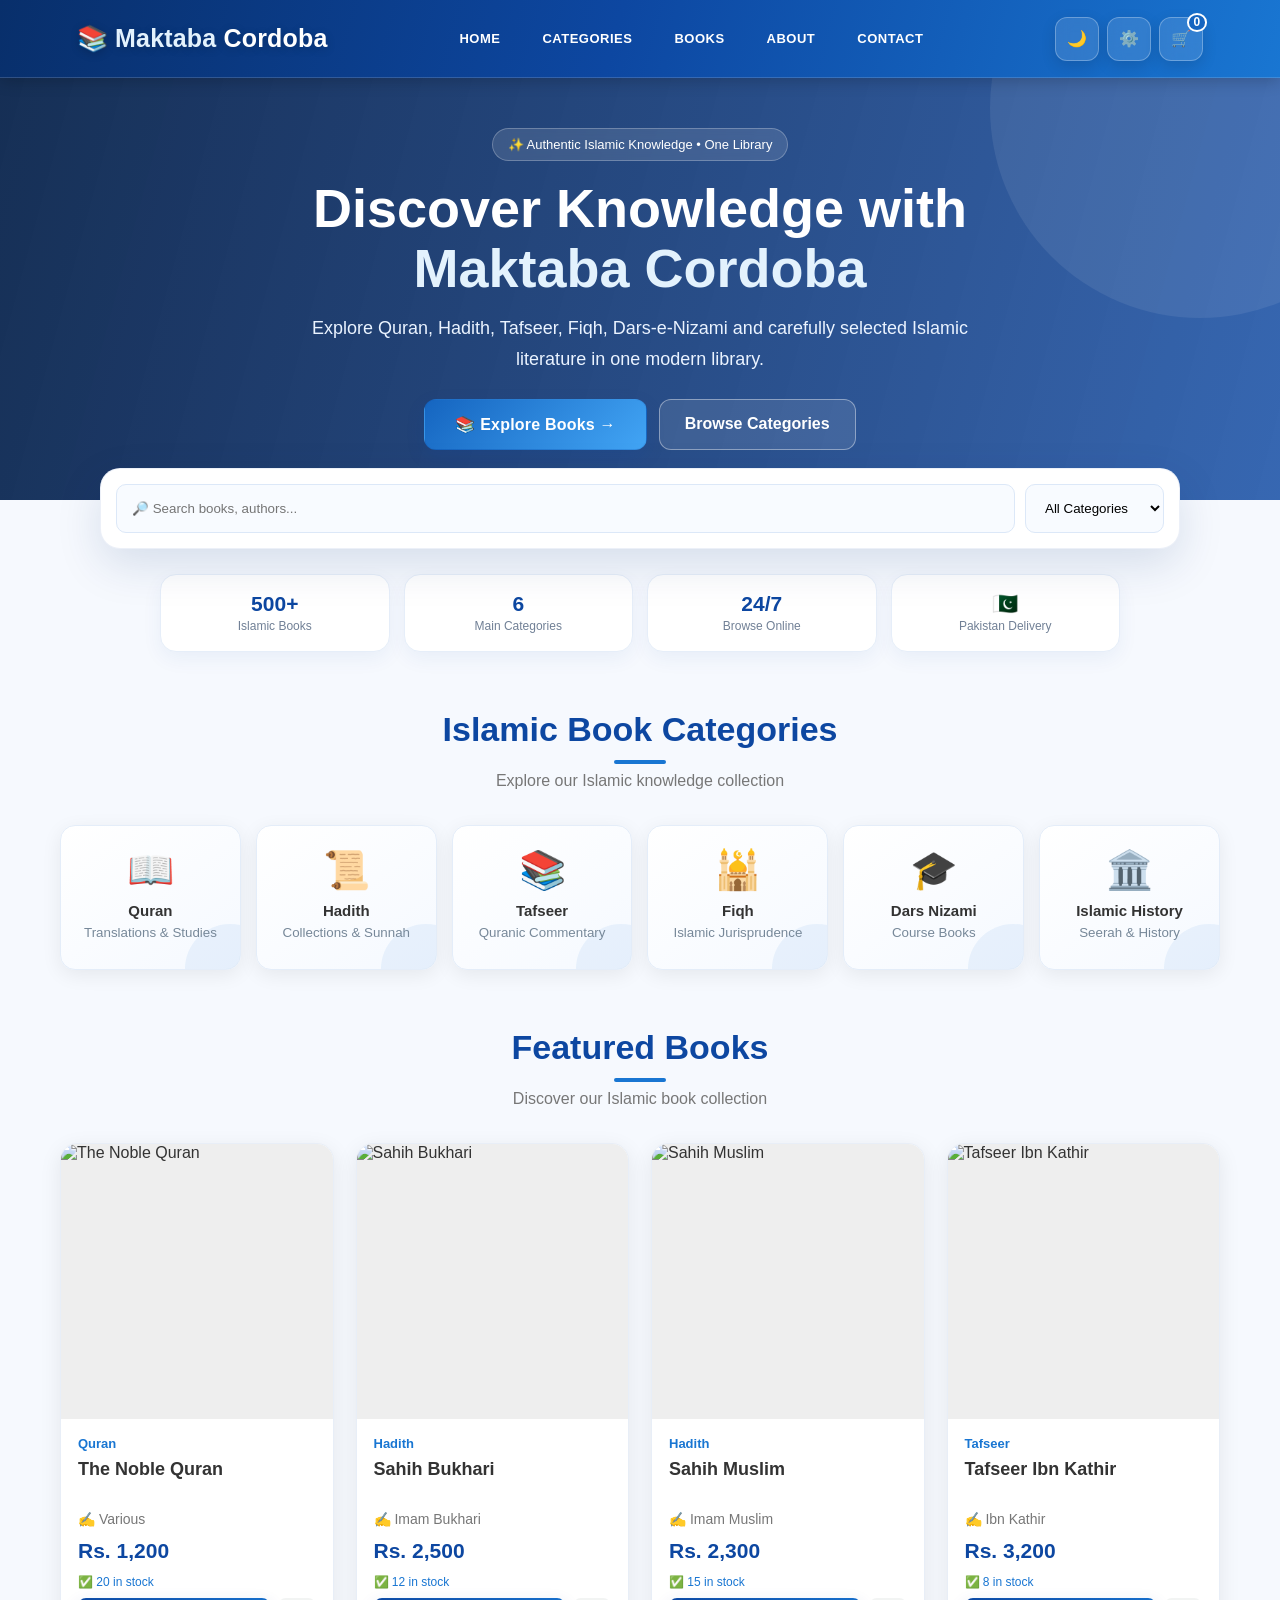
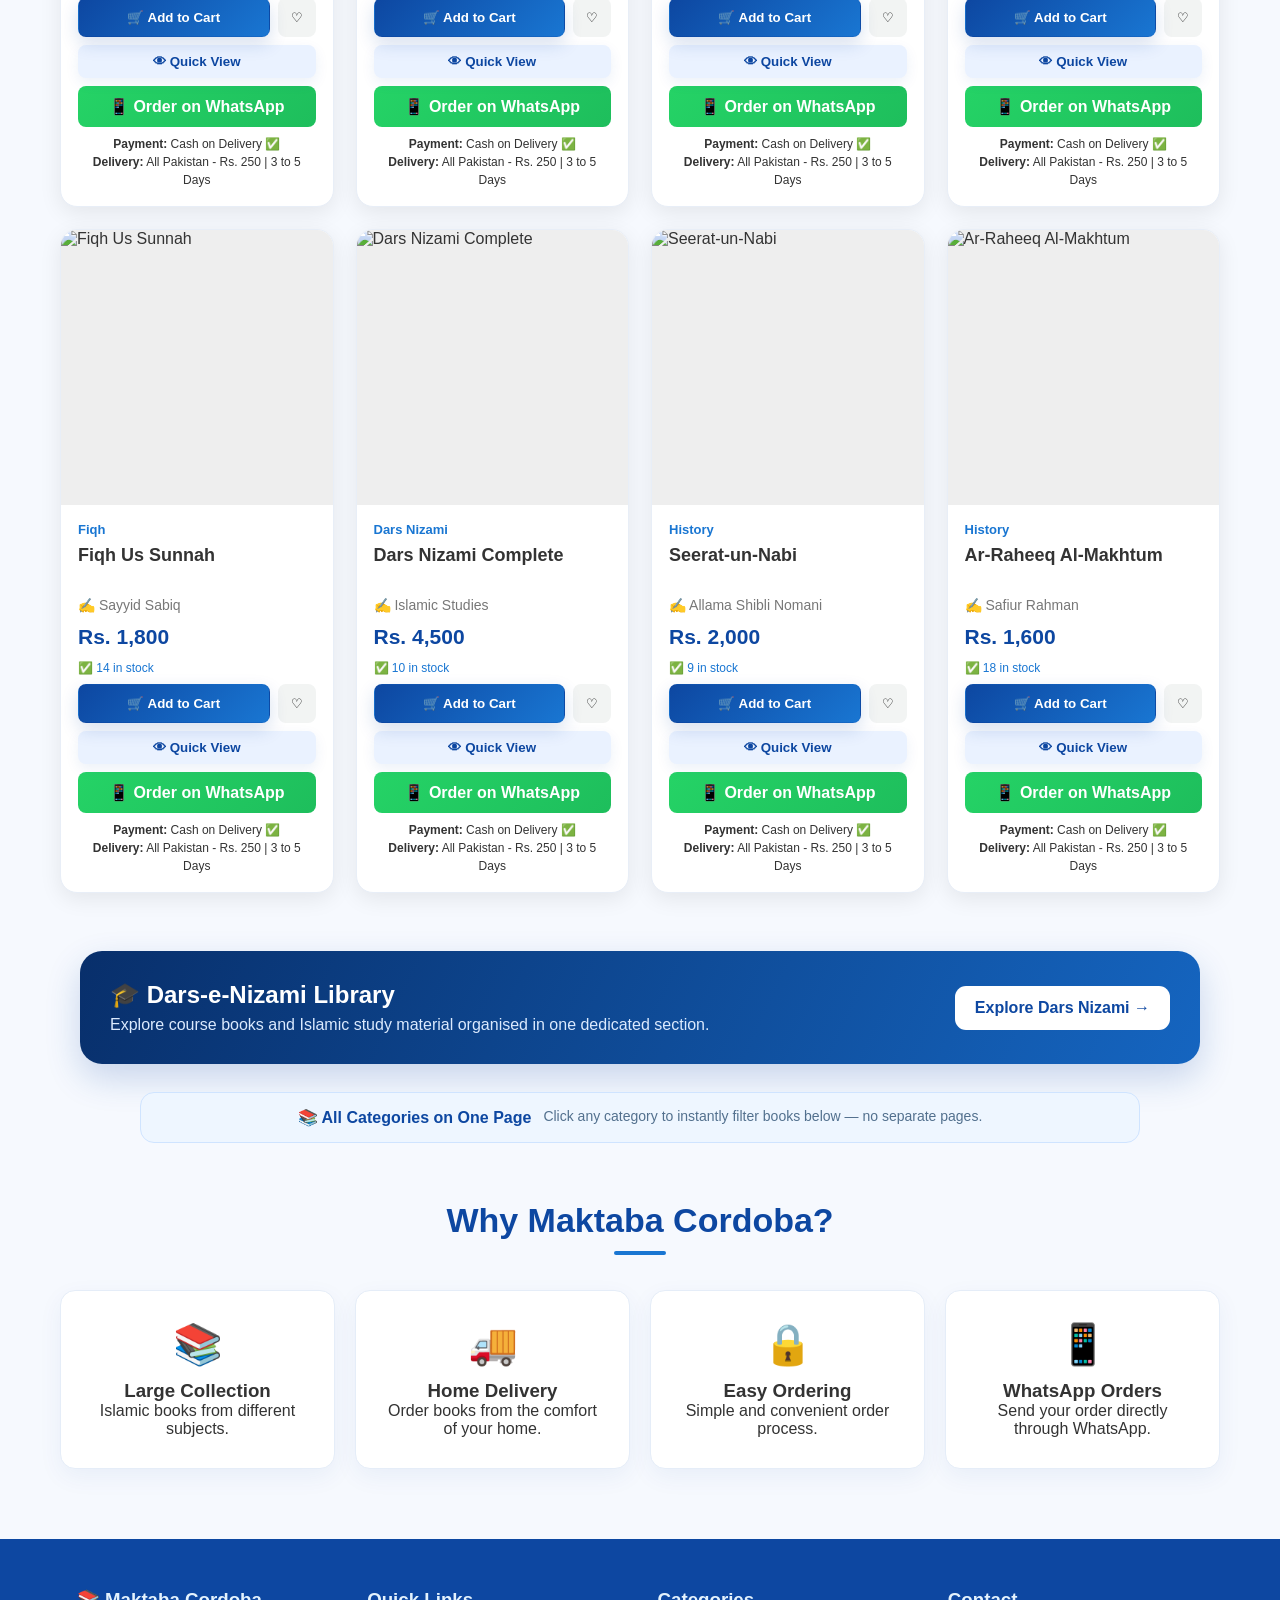
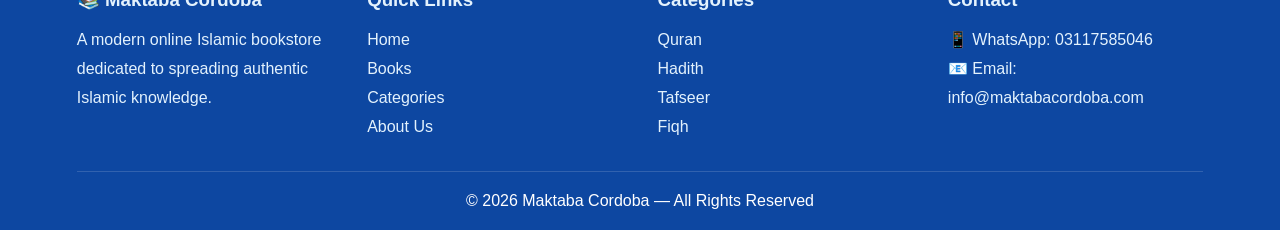
==== commit 57296d73: "Update print statement to reflect farewell message" ====
--- a/index.html
+++ b/index.html
@@ -1595,14 +1595,18 @@
           <button class="quick-view" onclick="openBookModal(${book.id})">👁 Quick View</button>
           
           <!-- WHATSAPP BUTTON -->
-<a href="https://wa.me/923117585046?text=Assalamualaikum!%20Mujhe%20*Sahih%20Bukhari*%20by%20*Imam%20Bukhari*%20order%20karni%20hai.%0A%0APrice:%20Rs.%202500%0APayment:%20Cash%20on%20Delivery%0ADelivery%20Address:%20" class="whatsapp-btn">
-    📱 Order on WhatsApp
-</a>
-<div style="margin-top: 8px; font-size: 12px; color: #333; text-align: center; line-height: 1.5;">
-    <b>Payment:</b> Cash on Delivery ✅<br>
-    <b>Delivery:</b> All Pakistan - Rs. 250 | 3 to 5 Days
-</div>
-
+          <a href="https://wa.me/923117585046?text=Assalamualaikum!%20Mujhe%20*${book.title}*%20by%20*${book.author}*%20order%20karni%20hai.%0A%0APrice:%20Rs.%20${book.price}%0APayment:%20Cash%20on%20Delivery%0ADelivery%20Address:%20" class="whatsapp-btn">
+              📱 Order on WhatsApp
+          </a>
+          <div style="margin-top: 8px; font-size: 12px; color: #333; text-align: center; line-height: 1.5;">
+              <b>Payment:</b> Cash on Delivery ✅<br>
+              <b>Delivery:</b> All Pakistan - Rs. 250 | 3 to 5 Days
+          </div>
+        </div>
+      </div>
+    `;
+  });
+} // <-- YE WALA } ZAROORI THA
 function filterBooks(){
   const search=document.getElementById("searchInput").value.toLowerCase();
   const category=document.getElementById("categoryFilter").value;
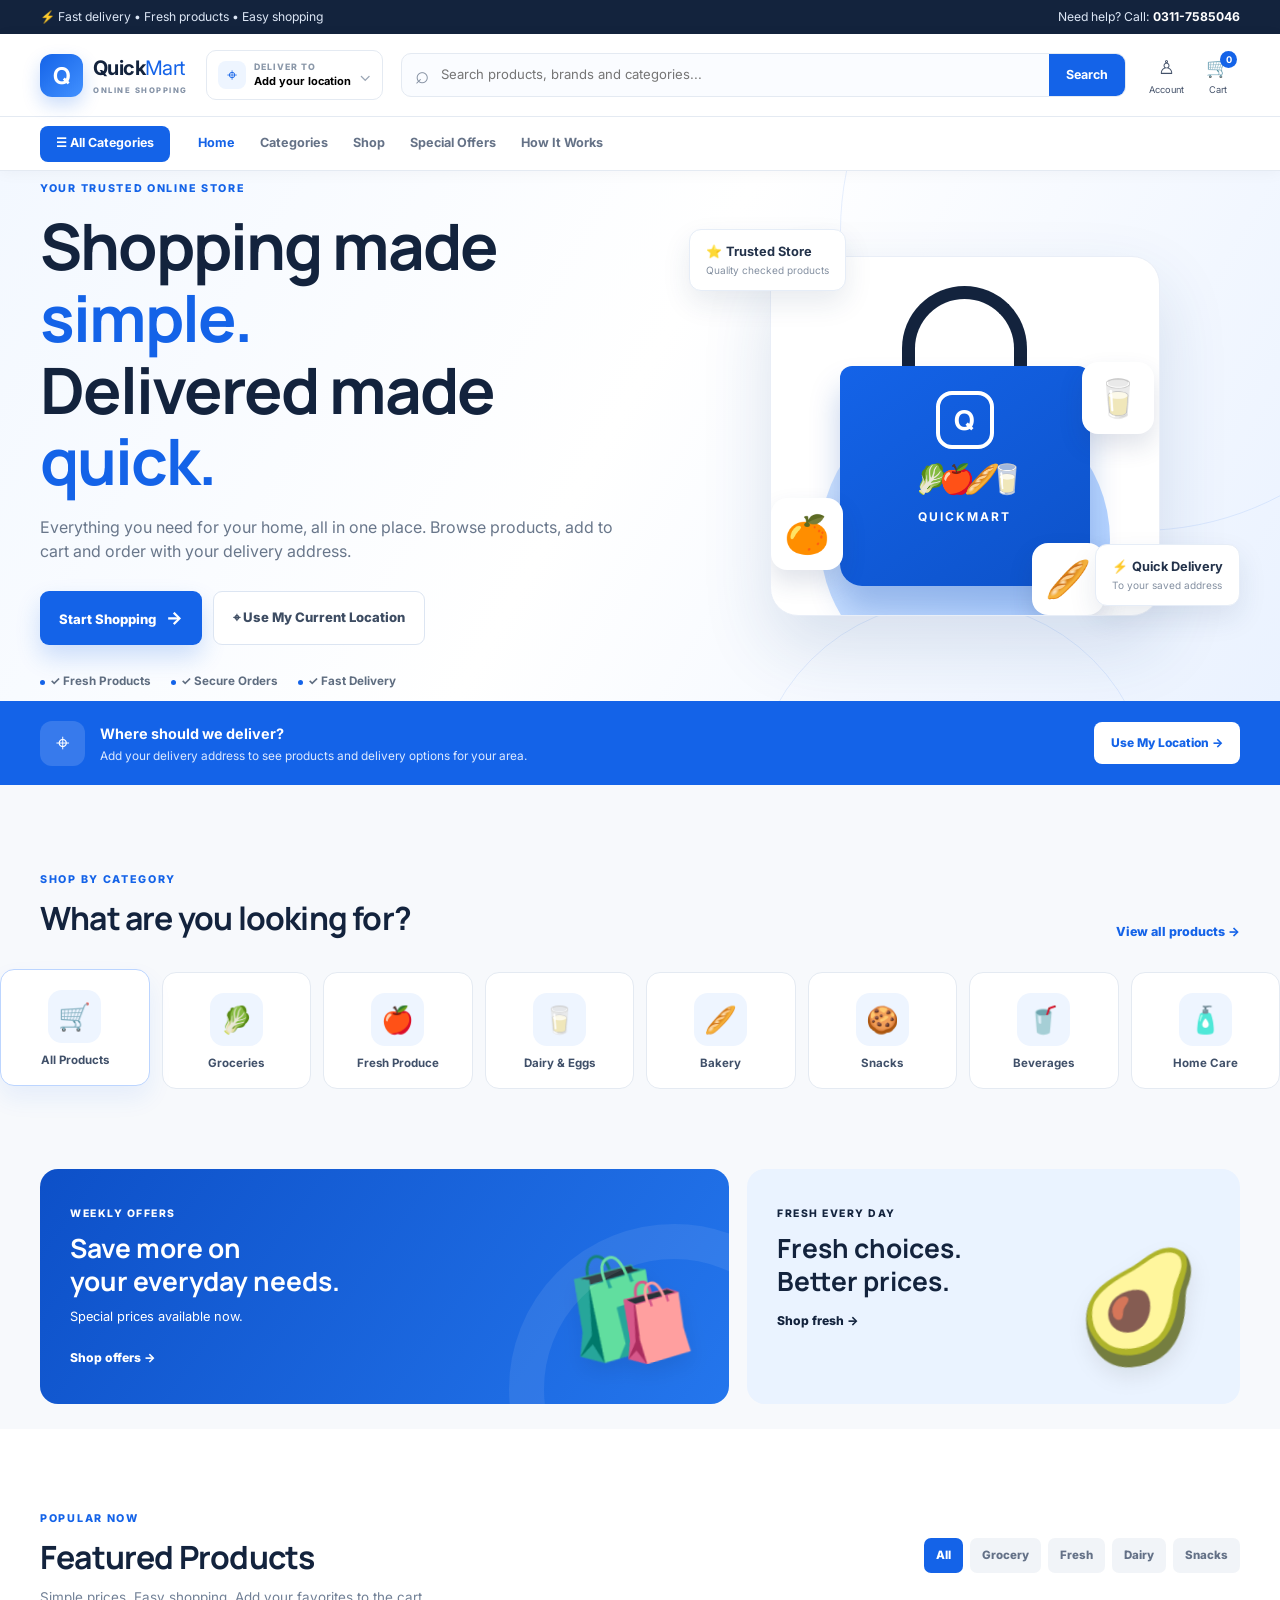
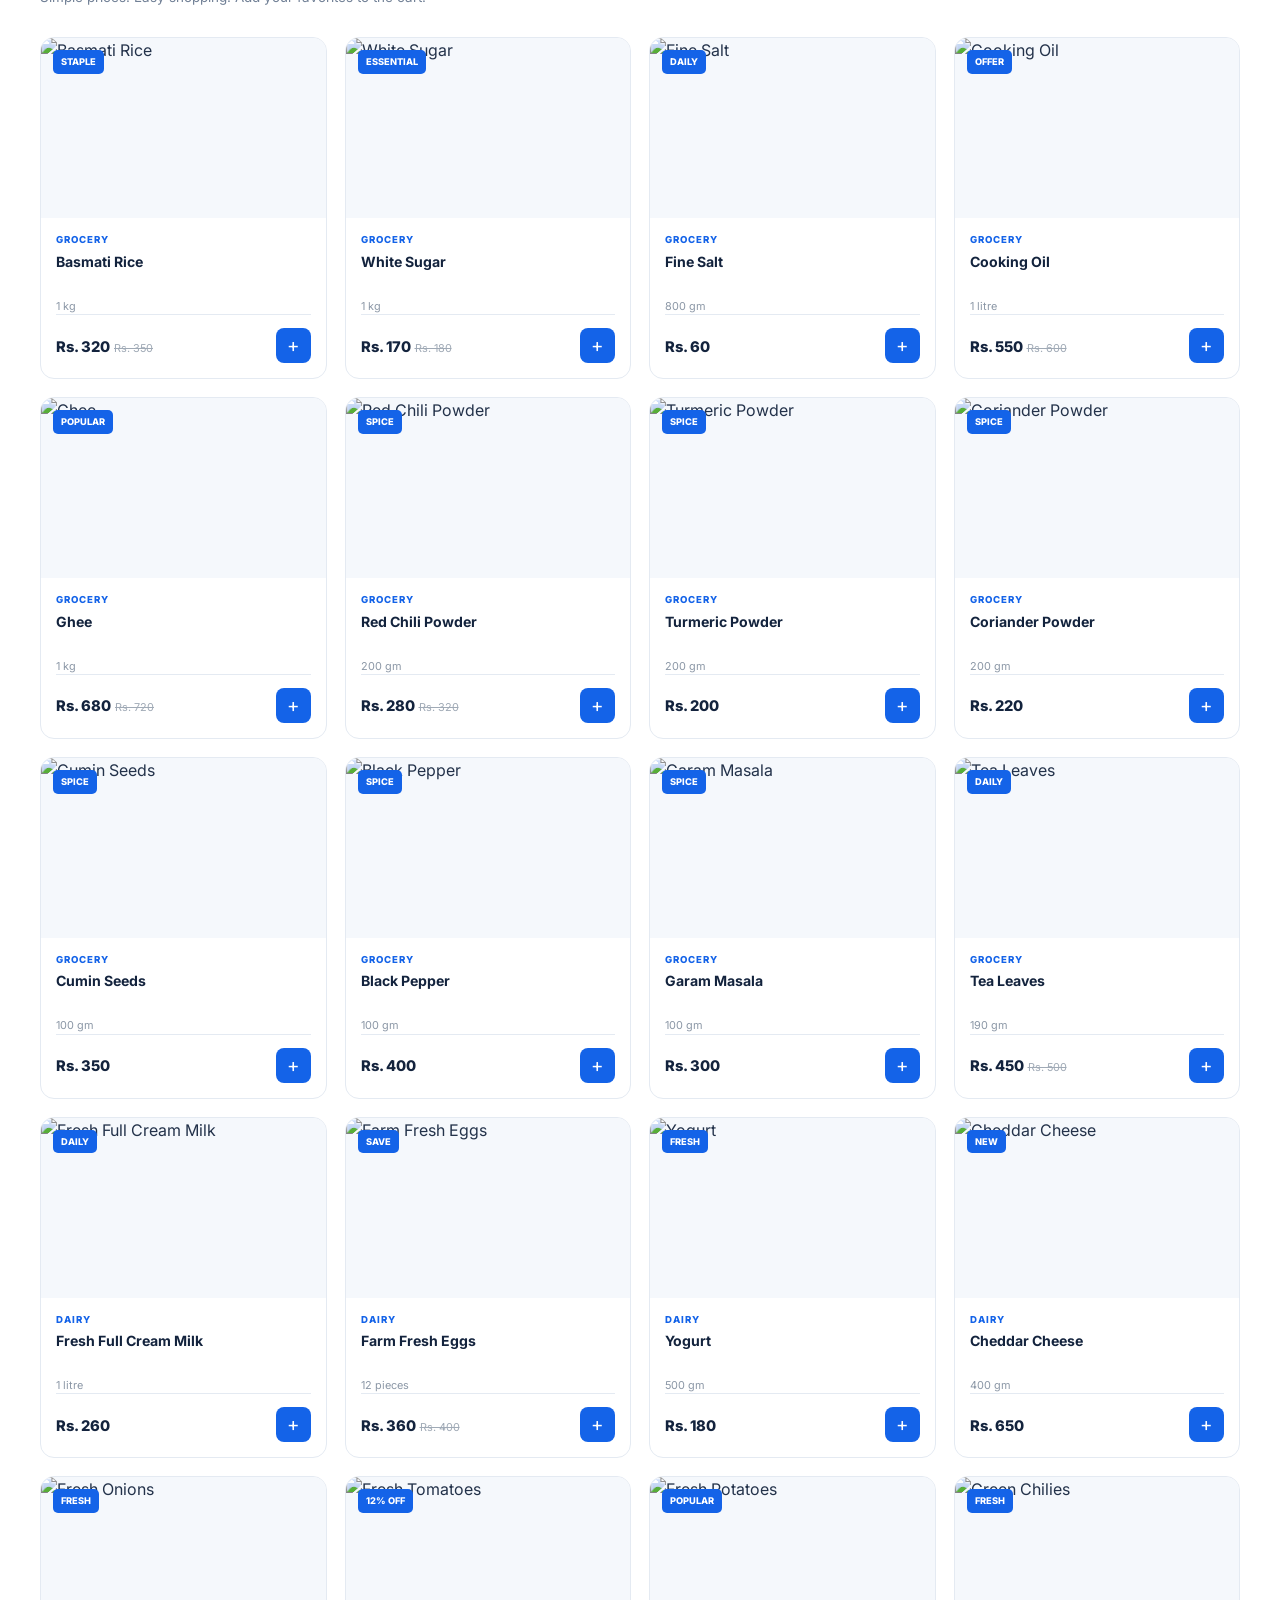
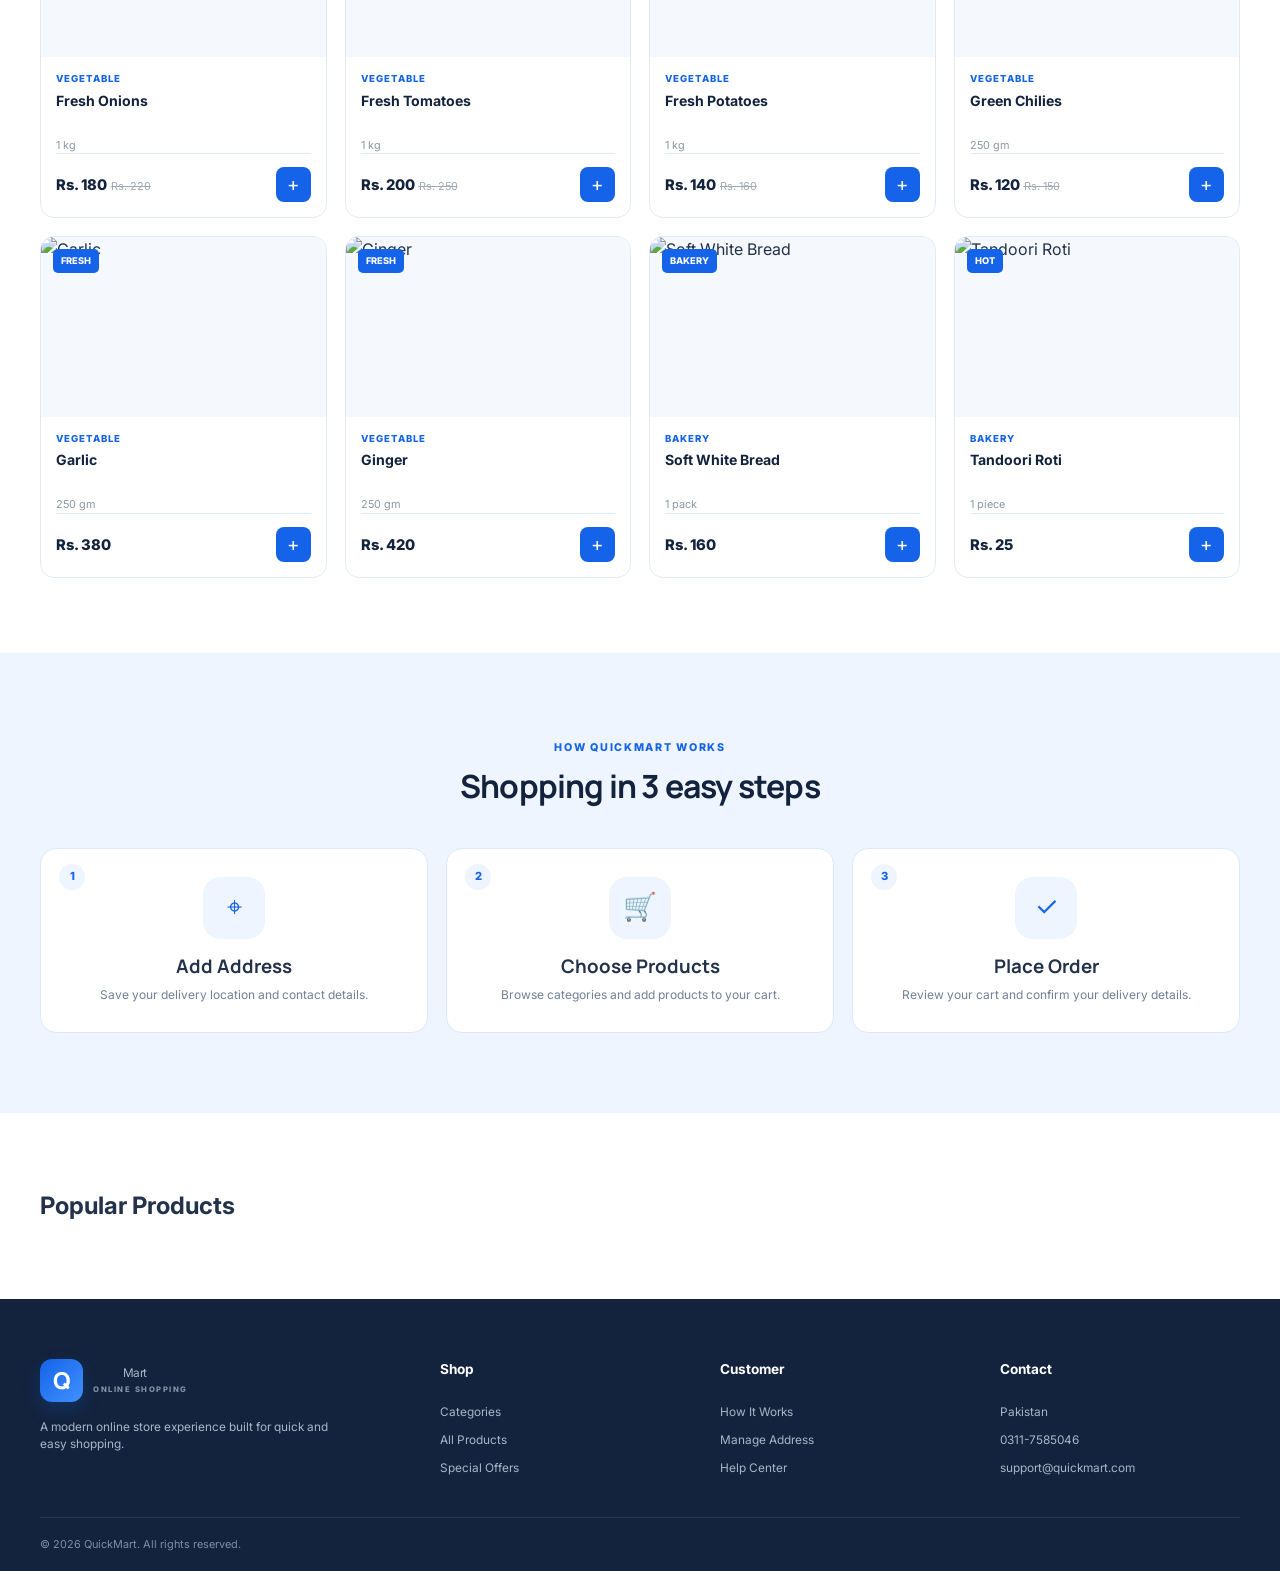
==== commit 49d611ab: "Add files via upload" ====
--- a/index.html
+++ b/index.html
@@ -1,1873 +1,247 @@
-<!DOCTYPE html>
-<html lang="en">
-<head>
-<meta charset="UTF-8">
-<meta name="viewport" content="width=device-width, initial-scale=1.0">
-
-<title>Maktaba Cordoba | Islamic Bookstore</title>
-
-<style>
-*{
-    margin:0;
-    padding:0;
-    box-sizing:border-box;
-    font-family:Arial, sans-serif;
-}
-
-:root{
-    --primary:#0d47a1;
-    --secondary:#1976d2;
-    --gold:#1565c0;
-    --light:#f5f9ff;
-    --white:#fff;
-    --dark:#17211f;
-    --text:#333;
-    --border:#ddd;
-}
-
-body{
-    background:var(--light);
-    color:var(--text);
-}
-
-/* NAVBAR */
-.navbar{
-    background:linear-gradient(135deg,#0d47a1,#1976d2);
-    color:white;
-    padding:15px 6%;
-    display:flex;
-    align-items:center;
-    justify-content:space-between;
-    position:sticky;
-    top:0;
-    z-index:1000;
-    box-shadow:0 3px 15px rgba(0,0,0,.2);
-}
-
-.logo{
-    font-size:24px;
-    font-weight:bold;
-}
-
-.logo span{
-    color:#e3f2fd;
-}
-
-.nav-links{
-    display:flex;
-    gap:25px;
-    align-items:center;
-}
-
-.nav-links a{
-    color:white;
-    text-decoration:none;
-    font-weight:bold;
-}
-
-.nav-links a:hover{
-    color:#e3f2fd;
-}
-
-.nav-buttons{
-    display:flex;
-    gap:10px;
-}
-
-.icon-btn{
-    border:0;
-    background:rgba(255,255,255,.15);
-    color:white;
-    padding:10px 14px;
-    border-radius:10px;
-    cursor:pointer;
-    font-size:16px;
-}
-
-.cart-count{
-    background:#e53935;
-    border-radius:50%;
-    padding:3px 7px;
-    font-size:12px;
-}
-
-/* HERO */
-.hero{
-    min-height:480px;
-    background:
-    linear-gradient(rgba(13,71,161,.86),rgba(25,118,210,.82)),
-    url("https://images.unsplash.com/photo-1609599006353-e629aaabfeae?auto=format&fit=crop&w=1600&q=80")
-    center/cover;
-    display:flex;
-    align-items:center;
-    justify-content:center;
-    text-align:center;
-    color:white;
-    padding:50px 20px;
-}
-
-.hero-content{
-    max-width:850px;
-}
-
-.hero h1{
-    font-size:52px;
-    margin-bottom:18px;
-}
-
-.hero h1 span{
-    color:#e3f2fd;
-}
-
-.hero p{
-    font-size:20px;
-    line-height:1.7;
-    margin-bottom:30px;
-}
-
-.hero-btn{
-    display:inline-block;
-    background:#d4a72c;
-    color:#fff;
-    text-decoration:none;
-    padding:14px 28px;
-    border-radius:10px;
-    font-weight:bold;
-}
-
-/* SEARCH */
-.search-area{
-    max-width:1100px;
-    margin:-35px auto 40px;
-    background:white;
-    padding:25px;
-    border-radius:18px;
-    box-shadow:0 10px 35px rgba(0,0,0,.12);
-    position:relative;
-    z-index:10;
-}
-
-.search-box{
-    display:flex;
-    gap:10px;
-}
-
-.search-box input,
-.search-box select{
-    padding:15px;
-    border:1px solid var(--border);
-    border-radius:10px;
-    outline:none;
-}
-
-.search-box input{
-    flex:1;
-}
-
-/* SECTIONS */
-.section{
-    max-width:1200px;
-    margin:60px auto;
-    padding:0 20px;
-}
-
-.section-title{
-    text-align:center;
-    margin-bottom:35px;
-}
-
-.section-title h2{
-    font-size:32px;
-    color:var(--primary);
-}
-
-.section-title p{
-    margin-top:8px;
-    color:#777;
-}
-
-/* CATEGORIES */
-.categories{
-    display:grid;
-    grid-template-columns:repeat(auto-fit,minmax(150px,1fr));
-    gap:18px;
-}
-
-.category{
-    background:white;
-    padding:25px 15px;
-    border-radius:15px;
-    text-align:center;
-    cursor:pointer;
-    transition:.3s;
-    box-shadow:0 5px 20px rgba(0,0,0,.07);
-}
-
-.category:hover{
-    transform:translateY(-5px);
-    background:#e3f2fd;
-}
-
-.category .emoji{
-    font-size:38px;
-    margin-bottom:10px;
-}
-
-/* BOOKS */
-.books-grid{
-    display:grid;
-    grid-template-columns:repeat(auto-fit,minmax(220px,1fr));
-    gap:25px;
-}
-
-.book-card{
-    background:white;
-    border-radius:17px;
-    overflow:hidden;
-    box-shadow:0 6px 22px rgba(0,0,0,.08);
-    transition:.3s;
-}
-
-.book-card:hover{
-    transform:translateY(-7px);
-    box-shadow:0 12px 30px rgba(0,0,0,.14);
-}
-
-.book-image{
-    height:260px;
-    background:#eee;
-    display:flex;
-    align-items:center;
-    justify-content:center;
-    overflow:hidden;
-}
-
-.book-image img{
-    width:100%;
-    height:100%;
-    object-fit:cover;
-}
-
-.book-info{
-    padding:18px;
-}
-
-.book-category{
-    color:var(--secondary);
-    font-size:13px;
-    font-weight:bold;
-}
-
-.book-title{
-    font-size:18px;
-    margin:8px 0;
-    min-height:44px;
-}
-
-.author{
-    color:#777;
-    font-size:14px;
-}
-
-.price{
-    color:var(--primary);
-    font-size:21px;
-    font-weight:bold;
-    margin:12px 0;
-}
-
-.book-actions{
-    display:flex;
-    gap:8px;
-}
-
-.btn{
-    border:0;
-    padding:11px 14px;
-    border-radius:8px;
-    cursor:pointer;
-    font-weight:bold;
-}
-
-.btn-cart{
-    background:var(--primary);
-    color:white;
-    flex:1;
-}
-
-.btn-buy{
-    background:var(--gold);
-    color:white;
-}
-
-/* FEATURES */
-.features{
-    display:grid;
-    grid-template-columns:repeat(auto-fit,minmax(220px,1fr));
-    gap:20px;
-}
-
-.feature{
-    background:white;
-    padding:30px;
-    text-align:center;
-    border-radius:15px;
-}
-
-.feature-icon{
-    font-size:40px;
-    margin-bottom:12px;
-}
-
-/* CART */
-.cart-overlay{
-    position:fixed;
-    inset:0;
-    background:rgba(0,0,0,.5);
-    z-index:2000;
-    display:none;
-}
-
-.cart{
-    position:absolute;
-    right:0;
-    top:0;
-    height:100%;
-    width:420px;
-    max-width:100%;
-    background:white;
-    padding:25px;
-    overflow-y:auto;
-}
-
-.cart-header{
-    display:flex;
-    justify-content:space-between;
-    align-items:center;
-    margin-bottom:20px;
-}
-
-.close{
-    border:0;
-    background:#eee;
-    width:35px;
-    height:35px;
-    border-radius:50%;
-    cursor:pointer;
-}
-
-.cart-item{
-    display:flex;
-    gap:12px;
-    padding:15px 0;
-    border-bottom:1px solid #ddd;
-}
-
-.cart-item img{
-    width:65px;
-    height:80px;
-    object-fit:cover;
-    border-radius:8px;
-}
-
-.cart-item-info{
-    flex:1;
-}
-
-.quantity{
-    display:flex;
-    gap:8px;
-    align-items:center;
-    margin-top:8px;
-}
-
-.quantity button{
-    width:28px;
-    height:28px;
-    border:0;
-    background:#eee;
-    cursor:pointer;
-    border-radius:5px;
-}
-
-.remove{
-    color:#e53935;
-    cursor:pointer;
-    font-size:13px;
-    margin-top:5px;
-}
-
-.cart-total{
-    margin-top:25px;
-    font-size:22px;
-    font-weight:bold;
-    display:flex;
-    justify-content:space-between;
-}
-
-.checkout-btn{
-    width:100%;
-    margin-top:20px;
-    padding:15px;
-    border:0;
-    background:var(--primary);
-    color:white;
-    border-radius:10px;
-    font-weight:bold;
-    cursor:pointer;
-}
-
-/* CHECKOUT */
-.modal{
-    position:fixed;
-    inset:0;
-    background:rgba(0,0,0,.6);
-    z-index:3000;
-    display:none;
-    align-items:center;
-    justify-content:center;
-    padding:20px;
-}
-
-.modal-box{
-    background:white;
-    width:600px;
-    max-width:100%;
-    max-height:90vh;
-    overflow:auto;
-    padding:30px;
-    border-radius:18px;
-}
-
-.modal-header{
-    display:flex;
-    justify-content:space-between;
-    margin-bottom:20px;
-}
-
-.form-group{
-    margin-bottom:15px;
-}
-
-.form-group label{
-    display:block;
-    margin-bottom:6px;
-    font-weight:bold;
-}
-
-.form-group input,
-.form-group textarea,
-.form-group select{
-    width:100%;
-    padding:13px;
-    border:1px solid #ccc;
-    border-radius:8px;
-}
-
-.form-group textarea{
-    min-height:90px;
-}
-
-.submit-order{
-    width:100%;
-    background:#0d47a1;
-    color:white;
-    border:0;
-    padding:15px;
-    border-radius:9px;
-    cursor:pointer;
-    font-weight:bold;
-}
-
-/* FOOTER */
-footer{
-    background:#0d47a1;
-    color:white;
-    padding:50px 6% 20px;
-    margin-top:70px;
-}
-
-.footer-grid{
-    display:grid;
-    grid-template-columns:repeat(auto-fit,minmax(220px,1fr));
-    gap:35px;
-}
-
-footer h3{
-    color:#e3f2fd;
-    margin-bottom:15px;
-}
-
-footer p,
-footer li{
-    color:#e3f2fd;
-    line-height:1.8;
-}
-
-footer ul{
-    list-style:none;
-}
-
-.copyright{
-    text-align:center;
-    border-top:1px solid rgba(255,255,255,.15);
-    padding-top:20px;
-    margin-top:30px;
-}
-
-/* DARK MODE */
-body.dark{
-    background:#121816;
-    color:#eef6ff;
-}
-
-body.dark .search-area,
-body.dark .category,
-body.dark .book-card,
-body.dark .feature,
-body.dark .modal-box,
-body.dark .cart{
-    background:#1c2724;
-    color:#eef6ff;
-}
-
-body.dark .book-title,
-body.dark .section-title h2{
-    color:#fff;
-}
-
-body.dark input,
-body.dark select,
-body.dark textarea{
-    background:#172b4d;
-    color:white;
-    border-color:#6b8fc4;
-}
-
-/* MOBILE */
-@media(max-width:768px){
-
-    .navbar{
-        padding:13px 4%;
-    }
-
-    .nav-links{
-        display:none;
-    }
-
-    .logo{
-        font-size:19px;
-    }
-
-    .hero h1{
-        font-size:36px;
-    }
-
-    .hero p{
-        font-size:16px;
-    }
-
-    .search-box{
-        flex-direction:column;
-    }
-
-    .books-grid{
-        grid-template-columns:repeat(2,1fr);
-        gap:12px;
-    }
-
-    .book-image{
-        height:220px;
-    }
-
-    .book-info{
-        padding:12px;
-    }
-
-    .book-title{
-        font-size:15px;
-    }
-
-    .price{
-        font-size:17px;
-    }
-
-    .book-actions{
-        flex-direction:column;
-    }
-}
-
-@media(max-width:450px){
-
-    .books-grid{
-        grid-template-columns:1fr 1fr;
-    }
-
-    .cart{
-        width:100%;
-    }
-}
-
-
-
-/* ===== PREMIUM NAVBAR ===== */
-.navbar{
-  min-height:76px;
-  padding:12px 5%;
-  background:rgba(13,71,161,.96) !important;
-  backdrop-filter:blur(14px);
-  border-bottom:1px solid rgba(255,255,255,.16);
-}
-
-.logo{
-  display:flex;
-  align-items:center;
-  gap:7px;
-  font-size:23px;
-  letter-spacing:.2px;
-  text-shadow:0 2px 10px rgba(0,0,0,.18);
-}
-
-.nav-links{
-  gap:8px !important;
-  align-items:center;
-}
-
-.nav-links a{
-  padding:11px 16px !important;
-  border-radius:10px;
-  color:#fff !important;
-  font-size:13px;
-  letter-spacing:.5px;
-  font-weight:700;
-  position:relative;
-  overflow:hidden;
-  border:1px solid transparent;
-}
-
-.nav-links a::before{
-  content:"";
-  position:absolute;
-  inset:0;
-  background:linear-gradient(120deg,transparent,rgba(255,255,255,.18),transparent);
-  transform:translateX(-120%);
-  transition:transform .45s ease;
-}
-
-.nav-links a:hover::before{
-  transform:translateX(120%);
-}
-
-.nav-links a::after{
-  display:none !important;
-}
-
-.nav-links a:hover,
-.nav-links a.active{
-  background:rgba(255,255,255,.14);
-  border-color:rgba(255,255,255,.28);
-  box-shadow:0 6px 18px rgba(0,0,0,.13);
-  transform:translateY(-1px);
-}
-
-.nav-links a.active{
-  background:#fff;
-  color:#0d47a1 !important;
-  box-shadow:0 7px 20px rgba(0,0,0,.18);
-}
-
-.nav-buttons{
-  gap:8px !important;
-}
-
-.nav-buttons .icon-btn{
-  width:44px;
-  height:44px;
-  padding:0 !important;
-  display:inline-flex;
-  align-items:center;
-  justify-content:center;
-  border-radius:12px !important;
-  background:rgba(255,255,255,.12) !important;
-  border:1px solid rgba(255,255,255,.28) !important;
-  color:#fff !important;
-  box-shadow:0 5px 15px rgba(0,0,0,.12);
-  position:relative;
-}
-
-.nav-buttons .icon-btn:hover{
-  background:#fff !important;
-  color:#0d47a1 !important;
-  transform:translateY(-3px);
-  box-shadow:0 9px 22px rgba(0,0,0,.2);
-}
-
-.cart-count{
-  position:absolute;
-  top:-5px;
-  right:-5px;
-  min-width:19px;
-  height:19px;
-  display:flex;
-  align-items:center;
-  justify-content:center;
-  padding:0 5px;
-  background:#1565c0 !important;
-  color:#fff;
-  border:2px solid #fff;
-  font-weight:800;
-}
-
-.mobile-menu-btn{
-  border:1px solid rgba(255,255,255,.28) !important;
-  background:rgba(255,255,255,.12) !important;
-  color:#fff !important;
-  border-radius:11px !important;
-  box-shadow:0 5px 15px rgba(0,0,0,.12);
-}
-
-.mobile-menu-btn:hover{
-  background:#fff !important;
-  color:#0d47a1 !important;
-}
-
-@media(max-width:768px){
-  .navbar{
-    min-height:68px;
-    padding:10px 4%;
-  }
-
-  .logo{
-    font-size:18px;
-  }
-
-  .nav-links{
-    top:68px !important;
-    padding:14px !important;
-    border-radius:0 0 16px 16px;
-    box-shadow:0 12px 30px rgba(0,0,0,.2);
-    background:#0d47a1 !important;
-  }
-
-  .nav-links a{
-    width:100%;
-    text-align:center;
-  }
-}
-
-/* ===== PRO BUTTON SYSTEM ===== */
-.btn,
-.hero-btn,
-.checkout-btn,
-.submit-order,
-.icon-btn,
-.quick-view,
-.category,
-.nav-links a {
-  transition: all .25s ease;
-}
-
-.btn,
-.hero-btn,
-.checkout-btn,
-.submit-order {
-  position: relative;
-  overflow: hidden;
-  border: 1px solid rgba(13,71,161,.12);
-  box-shadow: 0 7px 18px rgba(13,71,161,.16);
-}
-
-.btn::before,
-.hero-btn::before,
-.checkout-btn::before,
-.submit-order::before {
-  content:"";
-  position:absolute;
-  top:0;
-  left:-120%;
-  width:70%;
-  height:100%;
-  background:linear-gradient(90deg,transparent,rgba(255,255,255,.38),transparent);
-  transform:skewX(-20deg);
-  transition:left .55s ease;
-}
-
-.btn:hover::before,
-.hero-btn:hover::before,
-.checkout-btn:hover::before,
-.submit-order:hover::before {
-  left:140%;
-}
-
-.btn:hover,
-.hero-btn:hover,
-.checkout-btn:hover,
-.submit-order:hover {
-  transform:translateY(-3px);
-  box-shadow:0 12px 28px rgba(13,71,161,.25);
-}
-
-.btn:active,
-.hero-btn:active,
-.checkout-btn:active,
-.submit-order:active {
-  transform:translateY(-1px) scale(.98);
-}
-
-.btn-cart,
-.checkout-btn,
-.submit-order {
-  background:linear-gradient(135deg,#0d47a1,#1976d2) !important;
-  color:#fff !important;
-}
-
-.btn-buy,
-.hero-btn {
-  background:linear-gradient(135deg,#1565c0,#42a5f5) !important;
-  color:#fff !important;
-}
-
-.icon-btn {
-  border:1px solid rgba(255,255,255,.25);
-  background:rgba(255,255,255,.12);
-  backdrop-filter:blur(8px);
-}
-
-.icon-btn:hover {
-  background:#fff;
-  color:#0d47a1;
-  transform:translateY(-2px);
-  box-shadow:0 7px 18px rgba(0,0,0,.16);
-}
-
-.quick-view {
-  border:1px solid #d5e4fa;
-  background:linear-gradient(135deg,#fff,#edf5ff);
-  color:#0d47a1;
-  box-shadow:0 5px 14px rgba(13,71,161,.08);
-}
-
-.quick-view:hover {
-  background:#0d47a1;
-  color:#fff;
-  transform:translateY(-2px);
-}
-
-.wishlist-btn {
-  border:1px solid #d5e4fa;
-  transition:.25s ease;
-}
-
-.wishlist-btn:hover {
-  transform:translateY(-2px) scale(1.04);
-  box-shadow:0 7px 16px rgba(13,71,161,.14);
-}
-
-.hero-btn {
-  padding:15px 30px;
-  border-radius:12px;
-  letter-spacing:.2px;
-}
-
-.hero-btn::after {
-  content:" →";
-  transition:margin-left .2s ease;
-}
-
-.hero-btn:hover::after {
-  margin-left:5px;
-}
-
-.category {
-  border:1px solid transparent;
-}
-
-.category:hover {
-  border-color:#90caf9;
-  box-shadow:0 12px 28px rgba(13,71,161,.14);
-}
-
-.nav-links a {
-  position:relative;
-  padding:8px 2px;
-}
-
-.nav-links a::after {
-  content:"";
-  position:absolute;
-  left:0;
-  bottom:0;
-  width:0;
-  height:2px;
-  background:#fff;
-  transition:width .25s ease;
-}
-
-.nav-links a:hover::after,
-.nav-links a.active::after {
-  width:100%;
-}
-
-button:disabled {
-  opacity:.55;
-  cursor:not-allowed !important;
-  transform:none !important;
-  box-shadow:none !important;
-}
-
-
-/* ===== WHATSAPP BUTTON ===== */
-.whatsapp-btn{
-    background:linear-gradient(135deg,#25D366,#1ebe5c) !important;
-    color:white !important;
-    padding:11px 14px;
-    text-decoration:none;
-    border-radius:8px;
-    display:block;
-    margin-top:8px;
-    font-weight:bold;
-    text-align:center;
-    transition: all .25s ease;
-}
-.whatsapp-btn:hover{
-    transform:translateY(-2px);
-    box-shadow:0 5px 15px rgba(37,211,102,.3);
-}
-/* ===== PROFESSIONAL UPGRADE ===== */
-.mobile-menu-btn{display:none;border:0;background:rgba(255,255,255,.15);color:#fff;padding:9px 12px;border-radius:9px;font-size:18px;cursor:pointer}
-.nav-links.open{display:flex}
-.book-stock{font-size:12px;color:#1976d2;margin-top:5px}
-.book-stock.out{color:#d32f2f}
-.wishlist-btn{border:0;background:#f2f4f3;width:38px;border-radius:8px;cursor:pointer}
-.wishlist-btn.active{background:#ffe7e7;color:#d32f2f}
-.quick-view{width:100%;margin-top:8px;background:#eaf2ff;color:#0d47a1;border:0;padding:9px;border-radius:8px;cursor:pointer;font-weight:bold}
-.admin-overlay{position:fixed;inset:0;background:rgba(0,0,0,.65);z-index:5000;display:none;align-items:center;justify-content:center;padding:15px}
-.admin-box{width:1000px;max-width:100%;max-height:94vh;overflow:auto;background:#fff;border-radius:18px;padding:25px}
-.admin-grid{display:grid;grid-template-columns:repeat(4,1fr);gap:15px;margin:20px 0}
-.stat{background:#edf4ff;padding:18px;border-radius:12px}
-.stat strong{display:block;font-size:25px;color:#0d47a1;margin-top:5px}
-.admin-form{display:grid;grid-template-columns:repeat(2,1fr);gap:12px;margin:15px 0}
-.admin-form input,.admin-form select{padding:11px;border:1px solid #ccc;border-radius:8px}
-.admin-form button{grid-column:1/-1;padding:12px;background:#0d47a1;color:#fff;border:0;border-radius:8px;font-weight:bold;cursor:pointer}
-.admin-table{width:100%;border-collapse:collapse;margin-top:15px;font-size:14px}
-.admin-table th,.admin-table td{padding:10px;border-bottom:1px solid #ddd;text-align:left}
-.admin-actions button{border:0;padding:6px 9px;border-radius:6px;cursor:pointer;margin:2px}
-.delete-book{background:#ffe6e6;color:#c62828}
-.view-order{background:#e7f4f1;color:#0d47a1}
-.detail-grid{display:grid;grid-template-columns:280px 1fr;gap:25px}
-.detail-grid img{width:100%;height:360px;object-fit:cover;border-radius:12px}
-.detail-price{font-size:28px;color:#0d47a1;font-weight:bold;margin:15px 0}
-.detail-desc{line-height:1.8;color:#666;margin-bottom:18px}
-.toast{position:fixed;right:20px;bottom:20px;background:#0d47a1;color:#fff;padding:13px 18px;border-radius:10px;z-index:7000;display:none;box-shadow:0 8px 25px rgba(0,0,0,.2)}
-body.dark .admin-box,body.dark .detail-grid{background:#1c2724;color:#eee}
-body.dark .stat{background:#26332f}
-body.dark .admin-form input,body.dark .admin-form select{background:#172b4d;color:#fff;border-color:#40504b}
-body.dark .admin-table th,body.dark .admin-table td{border-color:#40504b}
-@media(max-width:768px){
- .mobile-menu-btn{display:block}
- .nav-links{display:none;position:absolute;left:0;right:0;top:62px;background:#0d47a1;flex-direction:column;padding:15px;gap:15px}
- .admin-grid{grid-template-columns:repeat(2,1fr)}
- .admin-form{grid-template-columns:1fr}
- .detail-grid{grid-template-columns:1fr}
- .detail-grid img{height:300px}
-}
-
-
-/* ===== MAKTABA CORDOBA FRONT PAGE 2.0 ===== */
-html{scroll-behavior:smooth}
-body{background:#f6f9fe}
-.navbar{
-  padding:0 6%;
-  min-height:78px;
-  background:linear-gradient(105deg,#082f6b,#0d47a1 48%,#1976d2)!important;
-}
-.logo{font-size:25px;white-space:nowrap}
-.hero{
-  min-height:400px;
-  position:relative;
-  overflow:hidden;
-  background:
-    linear-gradient(105deg,rgba(5,31,72,.93),rgba(13,71,161,.82)),
-    url("https://images.unsplash.com/photo-1609599006353-e629aaabfeae?auto=format&fit=crop&w=1800&q=85") center/cover;
-}
-.hero:before{
-  content:"";position:absolute;width:420px;height:420px;border-radius:50%;
-  background:rgba(255,255,255,.08);right:-130px;top:-180px;
-}
-.hero-content{position:relative;z-index:2;max-width:900px}
-.hero-badge{
-  display:inline-flex;gap:8px;align-items:center;padding:8px 15px;border-radius:999px;
-  background:rgba(255,255,255,.12);border:1px solid rgba(255,255,255,.25);
-  font-size:13px;margin-bottom:17px;backdrop-filter:blur(8px)
-}
-.hero h1{font-size:54px;line-height:1.12;margin-bottom:14px}
-.hero p{max-width:720px;margin:0 auto 25px;font-size:18px;color:#eaf3ff}
-.hero-actions{display:flex;justify-content:center;gap:12px;flex-wrap:wrap}
-.hero-secondary{
-  display:inline-block;padding:15px 25px;border-radius:12px;color:#fff;text-decoration:none;
-  font-weight:700;border:1px solid rgba(255,255,255,.4);background:rgba(255,255,255,.10)
-}
-.hero-secondary:hover{background:#fff;color:#0d47a1}
-.search-area{
-  max-width:1080px;margin:-32px auto 20px;padding:15px;border-radius:20px;
-  border:1px solid rgba(13,71,161,.08);box-shadow:0 16px 45px rgba(8,47,107,.13)
-}
-.search-box input,.search-box select{background:#f8fbff;border-color:#dce8f8}
-.search-box input:focus,.search-box select:focus{border-color:#1976d2;box-shadow:0 0 0 3px rgba(25,118,210,.10)}
-.home-stats{
-  max-width:1000px;margin:25px auto 0;padding:0 20px;display:grid;
-  grid-template-columns:repeat(4,1fr);gap:14px
-}
-.home-stat{background:#fff;border:1px solid #e6eef9;border-radius:16px;padding:17px;text-align:center;box-shadow:0 7px 20px rgba(13,71,161,.06)}
-.home-stat strong{display:block;font-size:21px;color:#0d47a1}.home-stat span{font-size:12px;color:#718096}
-.section{margin:58px auto}.section-title h2{font-size:34px}
-.section-title h2:after{content:"";display:block;width:52px;height:4px;border-radius:5px;background:#1976d2;margin:11px auto 0}
-.categories{grid-template-columns:repeat(6,1fr);gap:15px}
-.category{
-  min-height:145px;padding:22px 10px;position:relative;overflow:hidden;
-  border:1px solid #e4edf9;background:linear-gradient(145deg,#fff,#f5f9ff)
-}
-.category:after{content:"";position:absolute;width:90px;height:90px;border-radius:50%;background:rgba(25,118,210,.07);right:-35px;bottom:-45px}
-.category:hover{background:#fff;transform:translateY(-8px);border-color:#90caf9}
-.category h3{font-size:15px;position:relative;z-index:1}.category .emoji{position:relative;z-index:1}
-.category small{display:block;margin-top:6px;color:#789;position:relative;z-index:1}
-.books-grid{gap:22px}.book-card{border:1px solid #e8eef7}
-.book-image{height:275px}.book-info{padding:17px}
-.feature{border:1px solid #e5edf8;box-shadow:0 8px 25px rgba(13,71,161,.06)}
-.footer-grid a,footer a{color:#e3f2fd;text-decoration:none}
-.promo-banner{
-  max-width:1160px;margin:20px auto 0;padding:0 20px
-}
-.promo-inner{
-  background:linear-gradient(115deg,#082f6b,#1565c0);border-radius:22px;padding:30px;
-  color:#fff;display:flex;align-items:center;justify-content:space-between;gap:20px;
-  box-shadow:0 14px 35px rgba(13,71,161,.20)
-}
-.promo-inner h2{margin-bottom:7px}.promo-inner p{color:#dbeafe}
-.promo-inner a{white-space:nowrap;background:#fff;color:#0d47a1;padding:13px 20px;border-radius:11px;text-decoration:none;font-weight:bold}
-@media(max-width:950px){.categories{grid-template-columns:repeat(3,1fr)}}
-@media(max-width:768px){
- .navbar{padding:0 4%}.nav-buttons{margin-left:auto;margin-right:8px}.logo{font-size:18px}
- .hero{min-height:360px}.hero h1{font-size:36px}.hero p{font-size:16px}
- .home-stats{grid-template-columns:repeat(2,1fr)}.categories{grid-template-columns:repeat(2,1fr)}
- .promo-inner{flex-direction:column;text-align:center}.section-title h2{font-size:28px}
-}
-
-
-.one-page-note{
-  max-width:1000px;margin:28px auto 0;padding:15px 22px;border-radius:14px;
-  background:#eef6ff;border:1px solid #cfe4ff;color:#0d47a1;text-align:center;
-  display:flex;justify-content:center;gap:12px;flex-wrap:wrap
-}
-.one-page-note span{color:#52708e;font-size:14px}
-
-</style>
-</head>
-
-<body>
-
-<!-- NAVBAR -->
-<nav class="navbar">
-
-    <div class="logo">
-        📚 <span>Maktaba</span> Cordoba
-    </div>
-
-    <button class="mobile-menu-btn" onclick="toggleMobileMenu()">☰</button>
-    <div class="nav-links">
-        <a href="#home">HOME</a>
-        <a href="#categories">CATEGORIES</a>
-        <a href="#books">BOOKS</a>
-        <a href="#about">ABOUT</a>
-        <a href="#contact">CONTACT</a>
-    </div>
-
-    <div class="nav-buttons">
-        <button class="icon-btn" onclick="toggleDarkMode()" title="Dark mode">🌙</button>
-        <button class="icon-btn" onclick="openAdmin()" title="Admin">⚙️</button>
-
-        <button class="icon-btn" onclick="openCart()">
-            🛒
-            <span class="cart-count" id="cartCount">0</span>
-        </button>
-    </div>
-
-</nav>
-
-
-<!-- HERO -->
-<section class="hero" id="home">
-
-    <div class="hero-content">
-        <div class="hero-badge">✨ Authentic Islamic Knowledge • One Library</div>
-        <h1>Discover Knowledge with<br><span>Maktaba Cordoba</span></h1>
-        <p>Explore Quran, Hadith, Tafseer, Fiqh, Dars-e-Nizami and carefully selected Islamic literature in one modern library.</p>
-        <div class="hero-actions">
-          <a href="#books" class="hero-btn">📚 Explore Books</a>
-          <a href="#categories" class="hero-secondary">Browse Categories</a>
-        </div>
-     </div>
-
-</section>
-
-
-<!-- SEARCH -->
-<div class="search-area">
-
-    <div class="search-box">
-
-        <input
-            type="text"
-            id="searchInput"
-            placeholder="🔎 Search books, authors..."
-            onkeyup="filterBooks()"
-        >
-
-        <select id="categoryFilter" onchange="filterBooks()">
-
-            <option value="all">All Categories</option>
-            <option value="Quran">Quran</option>
-            <option value="Hadith">Hadith</option>
-            <option value="Tafseer">Tafseer</option>
-            <option value="Fiqh">Fiqh</option>
-            <option value="Dars Nizami">Dars Nizami</option>
-            <option value="History">Islamic History</option>
-
-        </select>
-
-    </div>
-
-</div>
-
-<div class="home-stats">
-  <div class="home-stat"><strong>500+</strong><span>Islamic Books</span></div>
-  <div class="home-stat"><strong>6</strong><span>Main Categories</span></div>
-  <div class="home-stat"><strong>24/7</strong><span>Browse Online</span></div>
-  <div class="home-stat"><strong>🇵🇰</strong><span>Pakistan Delivery</span></div>
-</div>
-
-
-<!-- CATEGORIES -->
-<section class="section" id="categories">
-
-    <div class="section-title">
-        <h2>Islamic Book Categories</h2>
-        <p>Explore our Islamic knowledge collection</p>
-    </div>
-
-    <div class="categories">
-
-        <div class="category" onclick="selectCategory('Quran')">
-            <div class="emoji">📖</div>
-            <h3>Quran</h3><small>Translations & Studies</small>
-        </div>
-
-        <div class="category" onclick="selectCategory('Hadith')">
-            <div class="emoji">📜</div>
-            <h3>Hadith</h3><small>Collections & Sunnah</small>
-        </div>
-
-        <div class="category" onclick="selectCategory('Tafseer')">
-            <div class="emoji">📚</div>
-            <h3>Tafseer</h3><small>Quranic Commentary</small>
-        </div>
-
-        <div class="category" onclick="selectCategory('Fiqh')">
-            <div class="emoji">🕌</div>
-            <h3>Fiqh</h3><small>Islamic Jurisprudence</small>
-        </div>
-
-        <div class="category" onclick="selectCategory('Dars Nizami')">
-            <div class="emoji">🎓</div>
-            <h3>Dars Nizami</h3><small>Course Books</small>
-        </div>
-
-        <div class="category" onclick="selectCategory('History')">
-            <div class="emoji">🏛️</div>
-            <h3>Islamic History</h3><small>Seerah & History</small>
-        </div>
-
-    </div>
-
-</section>
-
-
-<!-- BOOKS -->
-<section class="section" id="books">
-
-    <div class="section-title">
-
-        <h2>Featured Books</h2>
-
-        <p>
-            Discover our Islamic book collection
-        </p>
-
-    </div>
-
-    <div class="books-grid" id="booksGrid"></div>
-
-</section>
-
-
-
-<div class="promo-banner">
-  <div class="promo-inner">
-    <div>
-      <h2>🎓 Dars-e-Nizami Library</h2>
-      <p>Explore course books and Islamic study material organised in one dedicated section.</p>
-    </div>
-    <a href="#books" onclick="selectCategory('Dars Nizami')">Explore Dars Nizami →</a>
-  </div>
-</div>
-
-
-<div class="one-page-note">
-  <strong>📚 All Categories on One Page</strong>
-  <span>Click any category to instantly filter books below — no separate pages.</span>
-</div>
-
-<!-- FEATURES -->
-<section class="section">
-
-    <div class="section-title">
-        <h2>Why Maktaba Cordoba?</h2>
-    </div>
-
-    <div class="features">
-
-        <div class="feature">
-            <div class="feature-icon">📚</div>
-            <h3>Large Collection</h3>
-            <p>Islamic books from different subjects.</p>
-        </div>
-
-        <div class="feature">
-            <div class="feature-icon">🚚</div>
-            <h3>Home Delivery</h3>
-            <p>Order books from the comfort of your home.</p>
-        </div>
-
-        <div class="feature">
-            <div class="feature-icon">🔒</div>
-            <h3>Easy Ordering</h3>
-            <p>Simple and convenient order process.</p>
-        </div>
-
-        <div class="feature">
-            <div class="feature-icon">📱</div>
-            <h3>WhatsApp Orders</h3>
-            <p>Send your order directly through WhatsApp.</p>
-        </div>
-
-    </div>
-
-</section>
-
-
-<!-- CART -->
-<div class="cart-overlay" id="cartOverlay">
-
-    <div class="cart">
-
-        <div class="cart-header">
-
-            <h2>🛒 Your Cart</h2>
-
-            <button class="close" onclick="closeCart()">✕</button>
-
-        </div>
-
-        <div id="cartItems"></div>
-
-        <div class="cart-total">
-
-            <span>Total</span>
-
-            <span id="cartTotal">
-                Rs. 0
-            </span>
-
-        </div>
-
-        <button class="checkout-btn" onclick="openCheckout()">
-            Proceed to Checkout
-        </button>
-
-    </div>
-
-</div>
-
-
-<!-- CHECKOUT MODAL -->
-<div class="modal" id="checkoutModal">
-
-    <div class="modal-box">
-
-        <div class="modal-header">
-
-            <h2>📦 Checkout</h2>
-
-            <button class="close" onclick="closeCheckout()">✕</button>
-
-        </div>
-
-        <form onsubmit="placeOrder(event)">
-
-            <div class="form-group">
-
-                <label>Full Name</label>
-
-                <input
-                    type="text"
-                    id="customerName"
-                    required
-                    placeholder="Your name"
-                >
-
-            </div>
-
-            <div class="form-group">
-
-                <label>Phone Number</label>
-
-                <input
-                    type="tel"
-                    id="customerPhone"
-                    required
-                    placeholder="03XXXXXXXXX"
-                >
-
-            </div>
-
-            <div class="form-group">
-
-                <label>City</label>
-
-                <input
-                    type="text"
-                    id="customerCity"
-                    required
-                    placeholder="Karachi"
-                >
-
-            </div>
-
-            <div class="form-group">
-
-                <label>Delivery Address</label>
-
-                <textarea
-                    id="customerAddress"
-                    required
-                    placeholder="Complete delivery address"
-                ></textarea>
-
-            </div>
-
-            <div class="form-group">
-
-                <label>Payment Method</label>
-
-                <select id="paymentMethod">
-
-                    <option>
-                        Cash on Delivery
-                    </option>
-
-                    <option>
-                        Bank Transfer
-                    </option>
-
-                    <option>
-                        Easypaisa / JazzCash
-                    </option>
-
-                </select>
-
-            </div>
-
-            <button class="submit-order" type="submit">
-                ✅ Place Order on WhatsApp
-            </button>
-
-        </form>
-
-    </div>
-
-</div>
-
-
-
-<!-- BOOK DETAILS -->
-<div class="modal" id="bookModal">
-  <div class="modal-box">
-    <div class="modal-header">
-      <h2>📖 Book Details</h2>
-      <button class="close" onclick="closeBookModal()">✕</button>
-    </div>
-    <div id="bookDetails"></div>
-  </div>
-</div>
-
-<!-- ADMIN DASHBOARD -->
-<div class="admin-overlay" id="adminOverlay">
-  <div class="admin-box">
-    <div class="modal-header">
-      <div>
-        <h2>⚙️ Maktaba Cordoba Admin</h2>
-        <p style="color:#777;margin-top:5px">Local demo dashboard — data is saved in this browser.</p>
-      </div>
-      <button class="close" onclick="closeAdmin()">✕</button>
-    </div>
-
-    <div class="admin-grid">
-      <div class="stat">📚 Books<strong id="statBooks">0</strong></div>
-      <div class="stat">📦 Orders<strong id="statOrders">0</strong></div>
-      <div class="stat">💰 Sales<strong id="statSales">Rs. 0</strong></div>
-      <div class="stat">❤️ Wishlist<strong id="statWish">0</strong></div>
-    </div>
-
-    <h3>Add New Book</h3>
-    <form class="admin-form" onsubmit="addBookFromAdmin(event)">
-      <input id="adminTitle" required placeholder="Book title">
-      <input id="adminAuthor" required placeholder="Author">
-      <select id="adminCategory">
-        <option>Quran</option><option>Hadith</option><option>Tafseer</option>
-        <option>Fiqh</option><option>Dars Nizami</option><option>History</option>
-      </select>
-      <input id="adminPrice" type="number" min="0" required placeholder="Price (PKR)">
-      <input id="adminStock" type="number" min="0" required placeholder="Stock">
-      <input id="adminImage" required placeholder="Cover image URL">
-      <button type="submit">➕ Add Book</button>
-    </form>
-
-    <h3 style="margin-top:25px">Book Inventory</h3>
-    <div style="overflow:auto">
-      <table class="admin-table">
-        <thead><tr><th>Book</th><th>Category</th><th>Price</th><th>Stock</th><th>Action</th></tr></thead>
-        <tbody id="adminBooks"></tbody>
-      </table>
-    </div>
-
-    <h3 style="margin-top:25px">Recent Orders</h3>
-    <div style="overflow:auto">
-      <table class="admin-table">
-        <thead><tr><th>Customer</th><th>Phone</th><th>Items</th><th>Total</th><th>Date</th></tr></thead>
-        <tbody id="adminOrders"></tbody>
-      </table>
-    </div>
-  </div>
-</div>
-
-<div class="toast" id="toast"></div>
-
-<!-- FOOTER -->
-<footer id="contact">
-
-    <div class="footer-grid">
-
-        <div>
-
-            <h3>📚 Maktaba Cordoba</h3>
-
-            <p>
-                A modern online Islamic bookstore
-                dedicated to spreading authentic Islamic knowledge.
-            </p>
-
-        </div>
-
-        <div>
-
-            <h3>Quick Links</h3>
-
-            <ul>
-
-                <li>Home</li>
-                <li>Books</li>
-                <li>Categories</li>
-                <li>About Us</li>
-
-            </ul>
-
-        </div>
-
-        <div>
-
-            <h3>Categories</h3>
-
-            <ul>
-
-                <li>Quran</li>
-                <li>Hadith</li>
-                <li>Tafseer</li>
-                <li>Fiqh</li>
-
-            </ul>
-
-        </div>
-
-        <div>
-    <h3>Contact</h3>
-    <p>📱 WhatsApp: <a href="https://wa.me/923117585046" target="_blank">03117585046</a></p>
-    <p>📧 Email: info@maktabacordoba.com</p>
-        </div>
-    </div>
- 
-    <div class="copyright">
-
-        © 2026 Maktaba Cordoba — All Rights Reserved
-
-    </div>
-
-</footer>
-
-
-<script>
-
-
-/* =========================
-   MAKTABA CORDOBA PRO STORE
-========================= */
-
-const defaultBooks = [
-{id:1,title:"The Noble Quran",author:"Various",category:"Quran",price:1200,stock:20,image:"https://images.unsplash.com/photo-1609599006353-e629aaabfeae?auto=format&fit=crop&w=600&q=80"},
-{id:2,title:"Sahih Bukhari",author:"Imam Bukhari",category:"Hadith",price:2500,stock:12,image:"https://images.unsplash.com/photo-1591604129939-f1efa4d9f7fa?auto=format&fit=crop&w=600&q=80"},
-{id:3,title:"Sahih Muslim",author:"Imam Muslim",category:"Hadith",price:2300,stock:15,image:"https://images.unsplash.com/photo-1519817650390-64a93db51149?auto=format&fit=crop&w=600&q=80"},
-{id:4,title:"Tafseer Ibn Kathir",author:"Ibn Kathir",category:"Tafseer",price:3200,stock:8,image:"https://images.unsplash.com/photo-1544947950-fa07a98d237f?auto=format&fit=crop&w=600&q=80"},
-{id:5,title:"Fiqh Us Sunnah",author:"Sayyid Sabiq",category:"Fiqh",price:1800,stock:14,image:"https://images.unsplash.com/photo-1495446815901-a7297e633e8d?auto=format&fit=crop&w=600&q=80"},
-{id:6,title:"Dars Nizami Complete",author:"Islamic Studies",category:"Dars Nizami",price:4500,stock:10,image:"https://images.unsplash.com/photo-1532012197267-da84d127e765?auto=format&fit=crop&w=600&q=80"},
-{id:7,title:"Seerat-un-Nabi",author:"Allama Shibli Nomani",category:"History",price:2000,stock:9,image:"https://images.unsplash.com/photo-1521587760476-6c12a4b040da?auto=format&fit=crop&w=600&q=80"},
-{id:8,title:"Ar-Raheeq Al-Makhtum",author:"Safiur Rahman",category:"History",price:1600,stock:18,image:"https://images.unsplash.com/photo-1512820790803-83ca734da794?auto=format&fit=crop&w=600&q=80"}
-];
-
-let books = JSON.parse(localStorage.getItem("mc_books")) || defaultBooks;
-let cart = JSON.parse(localStorage.getItem("mc_cart")) || [];
-let wishlist = JSON.parse(localStorage.getItem("mc_wishlist")) || [];
-let orders = JSON.parse(localStorage.getItem("mc_orders")) || [];
-
-function saveData(){
-  localStorage.setItem("mc_books", JSON.stringify(books));
-  localStorage.setItem("mc_cart", JSON.stringify(cart));
-  localStorage.setItem("mc_wishlist", JSON.stringify(wishlist));
-  localStorage.setItem("mc_orders", JSON.stringify(orders));
-}
-
-function money(n){ return "Rs. " + Number(n).toLocaleString(); }
-
-function toast(msg){
-  const el=document.getElementById("toast");
-  el.textContent=msg; el.style.display="block";
-  clearTimeout(window.toastTimer);
-  window.toastTimer=setTimeout(()=>el.style.display="none",2200);
-}
-
-function displayBooks(list=books){
-  const grid=document.getElementById("booksGrid");
-  grid.innerHTML="";
-  if(!list.length){
-    grid.innerHTML='<p style="grid-column:1/-1;text-align:center;padding:40px">❌ No books found.</p>';
-    return;
-  }
-  list.forEach(book=>{
-    const wished=wishlist.includes(book.id);
-    const out=Number(book.stock||0)<=0;
-    grid.innerHTML+=`
-      <div class="book-card">
-        <div class="book-image"><img src="${book.image}" alt="${book.title}"></div>
-        <div class="book-info">
-          <div class="book-category">${book.category}</div>
-          <h3 class="book-title">${book.title}</h3>
-          <div class="author">✍️ ${book.author}</div>
-          <div class="price">${money(book.price)}</div>
-          <div class="book-stock ${out?'out':''}">
-            ${out?'❌ Out of stock':'✅ '+book.stock+' in stock'}
-          </div>
-          <div class="book-actions" style="margin-top:9px">
-            <button class="btn btn-cart" ${out?'disabled':''} onclick="addToCart(${book.id})">
-              🛒 ${out?'Unavailable':'Add to Cart'}
-            </button>
-            <button class="wishlist-btn ${wished?'active':''}" onclick="toggleWishlist(${book.id})">
-              ${wished?'♥':'♡'}
-            </button>
-          </div>
-          <button class="quick-view" onclick="openBookModal(${book.id})">👁 Quick View</button>
-          
-          <!-- WHATSAPP BUTTON -->
-          <a href="https://wa.me/923117585046?text=Assalamualaikum!%20Mujhe%20*${book.title}*%20by%20*${book.author}*%20order%20karni%20hai.%0A%0APrice:%20Rs.%20${book.price}%0APayment:%20Cash%20on%20Delivery%0ADelivery%20Address:%20" class="whatsapp-btn">
-              📱 Order on WhatsApp
-          </a>
-          <div style="margin-top: 8px; font-size: 12px; color: #333; text-align: center; line-height: 1.5;">
-              <b>Payment:</b> Cash on Delivery ✅<br>
-              <b>Delivery:</b> All Pakistan - Rs. 250 | 3 to 5 Days
-          </div>
-        </div>
-      </div>
-    `;
-  });
-} // <-- YE WALA } ZAROORI THA
-function filterBooks(){
-  const search=document.getElementById("searchInput").value.toLowerCase();
-  const category=document.getElementById("categoryFilter").value;
-  displayBooks(books.filter(b=>{
-    const s=b.title.toLowerCase().includes(search)||b.author.toLowerCase().includes(search)||b.category.toLowerCase().includes(search);
-    return s && (category==="all" || b.category===category);
-  }));
-}
-
-function selectCategory(category){
-  document.getElementById("categoryFilter").value=category;
-  document.getElementById("books").scrollIntoView({behavior:"smooth"});
-  filterBooks();
-}
-
-function addToCart(id){
-  const book=books.find(b=>b.id===id);
-  if(!book || book.stock<=0) return toast("Book is out of stock");
-  const item=cart.find(x=>x.id===id);
-  if(item){
-    if(item.quantity>=book.stock) return toast("No more stock available");
-    item.quantity++;
-  }else cart.push({...book,quantity:1});
-  saveData(); updateCart(); toast("Added to cart 📚");
-}
-
-function buyNow(id){
-  addToCart(id);
-  openCheckout();
-}
-
-function updateCart(){
-  const container=document.getElementById("cartItems");
-  let total=0,count=0;
-  container.innerHTML="";
-  cart.forEach(item=>{
-    const current=books.find(b=>b.id===item.id);
-    if(!current) return;
-    total+=current.price*item.quantity; count+=item.quantity;
-    container.innerHTML+=`
-      <div class="cart-item">
-        <img src="${current.image}">
-        <div class="cart-item-info">
-          <strong>${current.title}</strong>
-          <p>${money(current.price)}</p>
-          <div class="quantity">
-            <button onclick="changeQuantity(${current.id},-1)">−</button>
-            <span>${item.quantity}</span>
-            <button onclick="changeQuantity(${current.id},1)">+</button>
-          </div>
-          <div class="remove" onclick="removeFromCart(${current.id})">Remove</div>
-        </div>
-      </div>`;
-  });
-  if(!cart.length) container.innerHTML='<p style="text-align:center;padding:40px">Your cart is empty 📚</p>';
-  document.getElementById("cartCount").textContent=count;
-  document.getElementById("cartTotal").textContent=money(total);
-}
-
-function changeQuantity(id,amount){
-  const item=cart.find(x=>x.id===id), book=books.find(x=>x.id===id);
-  if(!item||!book) return;
-  if(amount>0 && item.quantity>=book.stock) return toast("Maximum stock reached");
-  item.quantity+=amount;
-  if(item.quantity<=0) cart=cart.filter(x=>x.id!==id);
-  saveData(); updateCart();
-}
-
-function removeFromCart(id){
-  cart=cart.filter(x=>x.id!==id); saveData(); updateCart(); toast("Removed from cart");
-}
-
-function openCart(){document.getElementById("cartOverlay").style.display="block"}
-function closeCart(){document.getElementById("cartOverlay").style.display="none"}
-
-function openCheckout(){
-  if(!cart.length) return toast("Your cart is empty");
-  closeCart();
-  document.getElementById("checkoutModal").style.display="flex";
-}
-function closeCheckout(){document.getElementById("checkoutModal").style.display="none"}
-
-function placeOrder(event){
-  event.preventDefault();
-  const name=document.getElementById("customerName").value.trim();
-  const phone=document.getElementById("customerPhone").value.trim();
-  const city=document.getElementById("customerCity").value.trim();
-  const address=document.getElementById("customerAddress").value.trim();
-  const payment=document.getElementById("paymentMethod").value;
-  let total=0;
-  const orderItems=cart.map(item=>{
-    const book=books.find(b=>b.id===item.id);
-    const subtotal=book.price*item.quantity;
-    total+=subtotal;
-    return {id:book.id,title:book.title,quantity:item.quantity,price:book.price,subtotal};
-  });
-
-  const order={
-    id:"MC-"+Date.now().toString().slice(-7),
-    name,phone,city,address,payment,items:orderItems,total,
-    date:new Date().toLocaleString()
-  };
-  orders.unshift(order);
-
-  cart.forEach(item=>{
-    const b=books.find(x=>x.id===item.id);
-    if(b) b.stock=Math.max(0,Number(b.stock)-item.quantity);
-  });
-
-  saveData();
-  updateCart(); displayBooks(); updateAdmin();
-
-  let message=`📚 *NEW ORDER - MAKTABA CORDOBA*%0A%0A`;
-  message+=`🧾 Order: ${order.id}%0A👤 Name: ${name}%0A📱 Phone: ${phone}%0A🏙️ City: ${city}%0A📍 Address: ${address}%0A💳 Payment: ${payment}%0A%0A📚 *BOOKS:*%0A`;
-  orderItems.forEach(i=>message+=`• ${i.title} × ${i.quantity} = Rs. ${i.subtotal.toLocaleString()}%0A`);
-  message+=`%0A💰 *TOTAL: Rs. ${total.toLocaleString()}*`;
-
-  const whatsappNumber="923117585046";
-  window.open("https://wa.me/"+whatsappNumber+"?text="+message,"_blank");
-
-  cart=[];
-  saveData();
-  updateCart();
-  closeCheckout();
-  event.target.reset();
-  toast("Order created successfully ✅");
-}
-
-function toggleWishlist(id){
-  wishlist=wishlist.includes(id)?wishlist.filter(x=>x!==id):[...wishlist,id];
-  saveData(); displayBooks(); updateAdmin();
-}
-
-function openBookModal(id){
-  const b=books.find(x=>x.id===id);
-  if(!b)return;
-  document.getElementById("bookDetails").innerHTML=`
-    <div class="detail-grid">
-      <img src="${b.image}" alt="${b.title}">
-      <div>
-        <div class="book-category">${b.category}</div>
-        <h2>${b.title}</h2>
-        <p style="margin-top:8px">✍️ ${b.author}</p>
-        <div class="detail-price">${money(b.price)}</div>
-        <p class="detail-desc">A valuable Islamic resource from the Maktaba Cordoba collection. Check the book details and availability before ordering.</p>
-        <p><strong>Availability:</strong> ${b.stock>0?b.stock+" copies available":"Out of stock"}</p>
-        <button class="checkout-btn" style="margin-top:15px" onclick="addToCart(${b.id});closeBookModal()">🛒 Add to Cart</button>
-      </div>
-    </div>`;
-  document.getElementById("bookModal").style.display="flex";
-}
-function closeBookModal(){document.getElementById("bookModal").style.display="none"}
-
-function openAdmin(){
-  const password=prompt("Enter admin password:");
-  if(password==="12345"){
-    document.getElementById("adminOverlay").style.display="flex";
-    updateAdmin();
-  }else if(password!==null) alert("Incorrect password");
-}
-function closeAdmin(){document.getElementById("adminOverlay").style.display="none"}
-
-function addBookFromAdmin(e){
-  e.preventDefault();
-  const book={
-    id:Date.now(),
-    title:document.getElementById("adminTitle").value.trim(),
-    author:document.getElementById("adminAuthor").value.trim(),
-    category:document.getElementById("adminCategory").value,
-    price:Number(document.getElementById("adminPrice").value),
-    stock:Number(document.getElementById("adminStock").value),
-    image:document.getElementById("adminImage").value.trim()
-  };
-  books.push(book); saveData(); displayBooks(); updateAdmin();
-  e.target.reset(); toast("Book added successfully");
-}
-
-function deleteBook(id){
-  if(!confirm("Delete this book?"))return;
-  books=books.filter(b=>b.id!==id);
-  cart=cart.filter(i=>i.id!==id);
-  wishlist=wishlist.filter(i=>i!==id);
-  saveData(); displayBooks(); updateCart(); updateAdmin();
-}
-
-function updateAdmin(){
-  const sales=orders.reduce((s,o)=>s+Number(o.total||0),0);
-  document.getElementById("statBooks").textContent=books.length;
-  document.getElementById("statOrders").textContent=orders.length;
-  document.getElementById("statSales").textContent=money(sales);
-  document.getElementById("statWish").textContent=wishlist.length;
-
-  const tbody=document.getElementById("adminBooks");
-  if(tbody){
-    tbody.innerHTML=books.map(b=>`
-      <tr>
-        <td>${b.title}</td><td>${b.category}</td><td>${money(b.price)}</td><td>${b.stock}</td>
-        <td class="admin-actions"><button class="delete-book" onclick="deleteBook(${b.id})">Delete</button></td>
-      </tr>`).join("");
-  }
-
-  const ot=document.getElementById("adminOrders");
-  if(ot){
-    ot.innerHTML=orders.length?orders.slice(0,20).map(o=>`
-      <tr>
-        <td>${o.name}</td><td>${o.phone}</td><td>${o.items.map(i=>i.title+" × "+i.quantity).join("<br>")}</td>
-        <td>${money(o.total)}</td><td>${o.date}</td>
-      </tr>`).join(""):'<tr><td colspan="5">No orders yet.</td></tr>';
-  }
-}
-
-function toggleDarkMode(){
-  document.body.classList.toggle("dark");
-  localStorage.setItem("mc_dark",document.body.classList.contains("dark")?"1":"0");
-}
-
-function toggleMobileMenu(){
-  document.querySelector(".nav-links").classList.toggle("open");
-}
-
-
-function initProNavigation(){
-  const links=[...document.querySelectorAll(".nav-links a")];
-  const sections=links.map(a=>{
-    const id=a.getAttribute("href");
-    return id && id.startsWith("#") ? document.querySelector(id) : null;
-  }).filter(Boolean);
-
-  links.forEach(a=>{
-    const href=a.getAttribute("href");
-    if(href && href.startsWith("#")){
-      a.addEventListener("click",e=>{
-        const target=document.querySelector(href);
-        if(target){
-          e.preventDefault();
-          target.scrollIntoView({behavior:"smooth",block:"start"});
-          document.querySelector(".nav-links").classList.remove("open");
-        }
-      });
-    }
-  });
-
-  const observer=new IntersectionObserver(entries=>{
-    entries.forEach(entry=>{
-      if(entry.isIntersecting){
-        links.forEach(a=>a.classList.remove("active"));
-        const active=links.find(a=>a.getAttribute("href")==="#"+entry.target.id);
-        if(active) active.classList.add("active");
-      }
-    });
-  },{rootMargin:"-35% 0px -55% 0px",threshold:0});
-
-  sections.forEach(s=>observer.observe(s));
-}
-
-/* START */
-if(localStorage.getItem("mc_dark")==="1") document.body.classList.add("dark");
-displayBooks();
-updateCart();
-
-</script>
-
-</body>
-</html>
+<!DOCTYPE html>
+<html lang="en">
+<head>
+  <meta charset="UTF-8">
+  <meta name="viewport" content="width=device-width, initial-scale=1.0">
+  <title>QuickMart | Fast Online Shopping</title>
+  <link rel="preconnect" href="https://fonts.googleapis.com">
+  <link rel="preconnect" href="https://fonts.gstatic.com" crossorigin>
+  <link href="https://fonts.googleapis.com/css2?family=Inter:wght@400;500;600;700;800&family=Manrope:wght@600;700;800&display=swap" rel="stylesheet">
+  <link rel="stylesheet" href="style.css">
+</head>
+<body>
+
+<div class="announcement">
+  <div class="container">
+    <span>⚡ Fast delivery • Fresh products • Easy shopping</span>
+    <span class="announcement-right">Need help? Call: <b>0311-7585046</b></span>
+  </div>
+</div>
+
+<header class="header">
+  <div class="container header-row">
+    <a href="#home" class="logo">
+      <span class="logo-icon">Q</span>
+      <span><strong>Quick</strong>Mart<small>ONLINE SHOPPING</small></span>
+    </a>
+
+    <button class="delivery-location" id="addressButton">
+      <span class="pin">⌖</span>
+      <span class="location-text"><small>DELIVER TO</small><b id="addressLabel">Add your location</b></span>
+      <span class="arrow">⌄</span>
+    </button>
+
+    <div class="search-box">
+      <span>⌕</span>
+      <input id="searchInput" type="search" placeholder="Search products, brands and categories...">
+      <button>Search</button>
+    </div>
+
+    <div class="header-actions">
+      <button class="header-icon" onclick="showToast('Account system can be connected next.')"><span>♙</span><small>Account</small></button>
+      <button class="header-icon cart-header" id="openCart"><span>🛒</span><small>Cart</small><b id="cartCount">0</b></button>
+      <button class="mobile-menu-btn" id="mobileMenuBtn">☰</button>
+    </div>
+  </div>
+
+  <nav class="nav">
+    <div class="container nav-row">
+      <button class="all-categories" id="categoryMenuBtn">☰ <span>All Categories</span></button>
+      <div class="nav-links" id="navLinks">
+        <a class="active" href="#home">Home</a>
+        <a href="#categories">Categories</a>
+        <a href="#products">Shop</a>
+        <a href="#offers">Special Offers</a>
+        <a href="#how">How It Works</a>
+      </div>
+  </nav>
+
+  <div class="mobile-nav" id="mobileNav">
+    <a href="#home">Home</a>
+    <a href="#categories">Categories</a>
+    <a href="#products">Shop</a>
+    <a href="#offers">Special Offers</a>
+    <a href="#how">How It Works</a>
+  </div>
+</header>
+
+
+<main id="home">
+  <section class="hero">
+    <div class="hero-bg-shape shape-one"></div>
+    <div class="hero-bg-shape shape-two"></div>
+    <div class="container hero-grid">
+      <div class="hero-content">
+        <div class="hero-badge">YOUR TRUSTED ONLINE STORE</div>
+        <h1>Shopping made <span>simple.</span><br>Delivered made <span>quick.</span></h1>
+        <p>Everything you need for your home, all in one place. Browse products, add to cart and order with your delivery address.</p>
+        <div class="hero-actions">
+          <a class="primary-btn" href="#products">Start Shopping <span>→</span></a>
+          <button class="secondary-btn" id="heroAddressBtn">⌖ Use My Current Location</button>
+        </div>
+        <div class="hero-features">
+          <span>✓ Fresh Products</span>
+          <span>✓ Secure Orders</span>
+          <span>✓ Fast Delivery</span>
+        </div>
+      </div>
+
+      <div class="hero-card-area">
+        <div class="floating-card card-top">⭐ <b>Trusted Store</b><small>Quality checked products</small></div>
+        <div class="shopping-card">
+          <div class="blue-circle"></div>
+          <div class="hero-bag">
+            <div class="bag-handle"></div>
+            <div class="bag-body">
+              <span class="bag-logo">Q</span>
+              <div class="bag-products">🥬 🍎 🥖 🥛</div>
+              <b>QUICKMART</b>
+            </div>
+          </div>
+          <div class="hero-mini-product milk">🥛</div>
+          <div class="hero-mini-product fruit">🍊</div>
+          <div class="hero-mini-product bread">🥖</div>
+        </div>
+        <div class="floating-card card-bottom">⚡ <b>Quick Delivery</b><small>To your saved address</small></div>
+      </div>
+    </div>
+  </section>
+
+  <section class="address-strip">
+    <div class="container address-strip-inner">
+      <div class="address-strip-icon">⌖</div>
+      <div><b>Where should we deliver?</b><p id="addressStripText">Add your delivery address to see products and delivery options for your area.</p></div>
+      <button id="addressStripBtn">Use My Location →</button>
+    </div>
+  </section>
+
+  <section class="section" id="categories">
+    <div class="container">
+      <div class="section-top">
+        <div><span>SHOP BY CATEGORY</span><h2>What are you looking for?</h2></div>
+        <a href="#products">View all products →</a>
+      </div>
+    </div>
+      <div class="category-grid">
+        <button class="category active-category" data-filter="all"><span>🛒</span><b>All Products</b></button>
+        <button class="category" data-filter="grocery"><span>🥬</span><b>Groceries</b></button>
+        <button class="category" data-filter="fruits"><span>🍎</span><b>Fresh Produce</b></button>
+        <button class="category" data-filter="dairy"><span>🥛</span><b>Dairy & Eggs</b></button>
+        <button class="category" data-filter="bakery"><span>🥖</span><b>Bakery</b></button>
+        <button class="category" data-filter="snacks"><span>🍪</span><b>Snacks</b></button>
+        <button class="category" data-filter="beverages"><span>🥤</span><b>Beverages</b></button>
+        <button class="category" data-filter="home"><span>🧴</span><b>Home Care</b></button>
+      </div>
+    </div>
+  </section>
+
+  <section class="offers section-small" id="offers">
+    <div class="container offers-grid">
+      <article class="offer offer-blue">
+        <div><span>WEEKLY OFFERS</span><h3>Save more on<br>your everyday needs.</h3><p>Special prices available now.</p><a href="#products">Shop offers →</a></div>
+        <div class="offer-emoji">🛍️</div>
+      </article>
+      <article class="offer offer-white">
+        <div><span>FRESH EVERY DAY</span><h3>Fresh choices.<br>Better prices.</h3><a href="#products">Shop fresh →</a></div>
+        <div class="offer-emoji">🥑</div>
+      </article>
+    </div>
+  </section>
+
+  <section class="products-section" id="products">
+    <div class="container">
+      <div class="section-top product-heading">
+        <div><span>POPULAR NOW</span><h2>Featured Products</h2><p>Simple prices. Easy shopping. Add your favorites to the cart.</p></div>
+        <div class="filter-row">
+          <button class="filter active-filter" data-filter="all">All</button>
+          <button class="filter" data-filter="grocery">Grocery</button>
+          <button class="filter" data-filter="fruits">Fresh</button>
+          <button class="filter" data-filter="dairy">Dairy</button>
+          <button class="filter" data-filter="snacks">Snacks</button>
+        </div>
+      </div>
+      <div class="product-grid" id="productGrid"></div>
+      <div class="empty-state" id="emptyState">No products found. Try another search.</div>
+    </div>
+  </section>
+
+  <section class="how-section" id="how">
+    <div class="container">
+      <div class="center-heading"><span>HOW QUICKMART WORKS</span><h2>Shopping in 3 easy steps</h2></div>
+      <div class="steps">
+        <div class="step"><span>1</span><div class="step-icon">⌖</div><h3>Add Address</h3><p>Save your delivery location and contact details.</p></div>
+        <div class="step"><span>2</span><div class="step-icon">🛒</div><h3>Choose Products</h3><p>Browse categories and add products to your cart.</p></div>
+        <div class="step"><span>3</span><div class="step-icon">✓</div><h3>Place Order</h3><p>Review your cart and confirm your delivery details.</p></div>
+      </div>
+    </div>
+  </section>
+</main>
+
+<!-- PRODUCTS SECTION -->
+<section class="products-section">
+  <div class="container">
+    <h2>Popular Products</h2>
+    <div class="products-grid" id="productsGrid">
+      <!-- Products yahan JS se load honge -->
+    </div>
+  </div>
+</section>
+
+<footer>
+  <div class="container footer-grid">
+    <div class="footer-brand">
+      <a href="#home" class="logo"><span class="logo-icon">Q</span><span><strong>Quick</strong>Mart<small>ONLINE SHOPPING</small></span></a>
+      <p>A modern online store experience built for quick and easy shopping.</p>
+    </div>
+    <div><h4>Shop</h4><a href="#categories">Categories</a><a href="#products">All Products</a><a href="#offers">Special Offers</a></div>
+    <div><h4>Customer</h4><a href="#how">How It Works</a><button onclick="openAddressModal()">Manage Address</button><a href="#">Help Center</a></div>
+    <div><h4>Contact</h4><p>Pakistan</p><p>0311-7585046</p><p>support@quickmart.com</p></div>
+  </div>
+  <div class="container footer-bottom">© 2026 QuickMart. All rights reserved.</div>
+</footer>
+
+<!-- ADDRESS MODAL -->
+<div class="modal-overlay" id="addressModal">
+  <div class="address-modal">
+    <button class="modal-close" onclick="closeAddressModal()">×</button>
+    <div class="modal-title"><div class="modal-pin">⌖</div><div><span>DELIVERY DETAILS</span><h2>Set your delivery location</h2><p>Use your current location or enter your address manually.</p></div></div>
+    <button type="button" class="current-location-btn" id="currentLocationBtn">⌖ Use My Current Location</button>
+    <div class="location-status" id="locationStatus">Your exact GPS location will only be used after you allow location permission.</div>
+    <form id="addressForm">
+      <div class="form-row">
+        <label>Full Name<input id="fullName" required placeholder="Enter your full name"></label>
+        <label>Phone Number<input id="phone" required placeholder="03XX-XXXXXXX"></label>
+      </div>
+      <label>Complete Address<textarea id="fullAddress" required placeholder="House / Street / Area"></textarea></label>
+      <input type="hidden" id="latitude">
+      <input type="hidden" id="longitude">
+      <div class="form-row">
+        <label>City<input id="city" required placeholder="Your city"></label>
+        <label>Area / Sector<input id="area" placeholder="Area or sector"></label>
+      </div>
+      <label class="save-default"><input type="checkbox" id="saveDefault" checked> <span>Save as my default delivery address</span></label>
+      <button class="save-address-btn" type="submit">Save Delivery Address →</button>
+    </form>
+  </div>
+</div>
+
+<!-- CART -->
+<div class="drawer-overlay" id="drawerOverlay"></div>
+<aside class="cart-drawer" id="cartDrawer">
+  <div class="cart-head"><div><span>YOUR ORDER</span><h2>Shopping Cart</h2></div><button id="closeCart">×</button></div>
+  <div class="cart-items" id="cartItems"></div>
+  <div class="cart-address-box">
+    <small>DELIVERY ADDRESS</small>
+    <b id="cartAddress">No location added</b>
+    <button onclick="openAddressModal()">Change</button>
+  </div>
+  <div class="cart-footer">
+    <div class="cart-total"><span>Total</span><strong id="cartTotal">Rs. 0</strong></div>
+    <button class="whatsapp-order-btn" onclick="sendWhatsAppOrder()">Order on WhatsApp</button>
+  </div>
+</aside>
+
+<div class="toast" id="toast"></div>
+<script src="script.js"></script>
+</body>
+</html>
--- a/style.css
+++ b/style.css
@@ -0,0 +1,418 @@
+*{box-sizing:border-box;margin:0;padding:0}
+:root{--blue:#1463e8;--blue-dark:#0c46ae;--blue-soft:#eef5ff;--navy:#13233d;--text:#23324a;--muted:#718096;--line:#e4eaf2;--bg:#f7f9fc;--white:#fff}
+html{scroll-behavior:smooth}body{font-family:Inter,Arial,sans-serif;background:var(--bg);color:var(--text);line-height:1.5}button,input,textarea{font:inherit}button{cursor:pointer}a{text-decoration:none;color:inherit}.container{width:min(1200px,calc(100% - 42px));margin:auto}
+.announcement{background:var(--navy);color:#dce6f5;font-size:.76rem}.announcement .container{height:34px;display:flex;align-items:center;justify-content:space-between}.announcement b{color:#fff}
+.header{background:#fff;position:sticky;top:0;z-index:50;box-shadow:0 2px 15px rgba(19,35,61,.04)}.header-row{height:82px;display:flex;align-items:center;gap:18px}.logo{display:flex;align-items:center;gap:10px;color:var(--blue);font-size:1.25rem;letter-spacing:-.6px;white-space:nowrap}.logo strong{color:var(--navy)}.logo small{display:block;font-size:.48rem;letter-spacing:1.5px;color:#8492a6;margin-top:2px;font-weight:800}.logo-icon{width:43px;height:43px;border-radius:12px;background:linear-gradient(135deg,var(--blue),#4291ff);color:#fff;display:grid;place-items:center;font-size:1.45rem;font-family:Manrope;font-weight:800;box-shadow:0 8px 18px rgba(20,99,232,.22)}
+.delivery-location{border:1px solid var(--line);background:#fff;border-radius:10px;padding:9px 11px;display:flex;align-items:center;gap:8px;min-width:175px;text-align:left}.pin{width:28px;height:28px;border-radius:8px;background:var(--blue-soft);color:var(--blue);display:grid;place-items:center;font-size:1.1rem}.location-text{display:grid;max-width:115px}.location-text small{font-size:.55rem;letter-spacing:1px;color:#8b98a9;font-weight:800}.location-text b{font-size:.69rem;white-space:nowrap;overflow:hidden;text-overflow:ellipsis}.arrow{color:#9aa5b4}
+.search-box{height:44px;flex:1;display:flex;align-items:center;border:1px solid var(--line);border-radius:10px;overflow:hidden;background:#fafcff}.search-box>span{font-size:1.5rem;color:#8591a2;padding-left:13px}.search-box input{border:0;outline:0;flex:1;padding:0 12px;background:transparent;font-size:.82rem}.search-box button{align-self:stretch;border:0;background:var(--blue);color:#fff;padding:0 17px;font-weight:700;font-size:.78rem}
+.header-actions{display:flex;align-items:center;gap:8px}.header-icon{border:0;background:#fff;display:grid;place-items:center;gap:1px;position:relative;color:#435169;min-width:44px}.header-icon>span{font-size:1.2rem}.header-icon small{font-size:.58rem}.cart-header b{position:absolute;right:3px;top:-2px;width:17px;height:17px;border-radius:50%;background:var(--blue);color:#fff;font-size:.58rem;display:grid;place-items:center}.mobile-menu-btn{display:none;border:0;background:var(--blue-soft);color:var(--blue);border-radius:8px;width:40px;height:40px;font-size:1.3rem}
+.nav{border-top:1px solid var(--line);border-bottom:1px solid var(--line);background:#fff}.nav-row{height:53px;display:flex;align-items:center;gap:28px}.all-categories{height:36px;padding:0 16px;border:0;border-radius:8px;background:var(--blue);color:#fff;font-weight:700;font-size:.78rem}.nav-links{display:flex;gap:25px}.nav-links a{font-size:.79rem;font-weight:700;color:#657287}.nav-links a.active,.nav-links a:hover{color:var(--blue)}.nav-delivery{margin-left:auto;font-size:.73rem;color:#778399}.nav-delivery b{color:var(--text)}.mobile-nav{display:none}
+.hero{min-height:530px;background:linear-gradient(120deg,#f3f8ff 0%,#fff 48%,#eaf2ff 100%);position:relative;overflow:hidden}.hero-grid{min-height:530px;display:grid;grid-template-columns:1.05fr .95fr;align-items:center;gap:40px;position:relative}.hero-bg-shape{position:absolute;border-radius:50%;border:1px solid rgba(20,99,232,.1)}.shape-one{width:600px;height:600px;right:-160px;top:-240px}.shape-two{width:400px;height:400px;right:10%;bottom:-300px}.hero-badge,.section-top>div>span,.center-heading>span{color:var(--blue);font-size:.67rem;letter-spacing:1.7px;font-weight:800}.hero h1{font-family:Manrope,sans-serif;font-size:clamp(2.55rem,5vw,4.25rem);line-height:1.12;letter-spacing:-2px;margin:13px 0 18px;color:var(--navy)}.hero h1 span{color:var(--blue)}.hero-content>p{max-width:600px;color:#69778b;font-size:1rem}.hero-actions{display:flex;gap:11px;margin:28px 0}.primary-btn,.secondary-btn{padding:14px 19px;border-radius:9px;font-weight:800;font-size:.82rem}.primary-btn{background:var(--blue);color:#fff;box-shadow:0 12px 25px rgba(20,99,232,.2)}.primary-btn span{font-size:1.1rem;margin-left:7px}.secondary-btn{border:1px solid #dce5f2;background:#fff;color:#3d4c62}.hero-features{display:flex;gap:20px;font-size:.73rem;font-weight:700;color:#5f6d80}.hero-features span:before{content:"";display:inline-block;width:5px;height:5px;background:var(--blue);border-radius:50%;vertical-align:middle;margin-right:5px}
+.hero-card-area{
+  height:430px;
+  position:relative;
+  display:grid;
+  place-items:center
+}
+
+.shopping-card{
+  width:390px;
+  height:360px;
+  border-radius:28px;
+  background:#fff;
+  box-shadow:0 30px 70px rgba(28,70,130,.14);
+  position:relative;
+  overflow:hidden;
+  display:grid;
+  place-items:center;
+  border:1px solid #e9eef7
+}
+
+.blue-circle{
+  position:absolute;
+  width:290px;
+  height:290px;
+  border-radius:50%;
+  background:linear-gradient(135deg,#d6e7ff,#a9ccff);
+  bottom:-70px
+}
+
+.hero-bag{position:relative;z-index:2}
+
+.bag-handle{
+  width:125px;
+  height:80px;
+  border:13px solid var(--navy);
+  border-bottom:0;
+  border-radius:70px 70px 0 0;
+  margin:auto
+}
+
+.bag-body{
+  width:250px;
+  height:220px;
+  border-radius:12px 12px 22px 22px;
+  background:linear-gradient(145deg,var(--blue),#0d52c9);
+  box-shadow:0 22px 30px rgba(12,70,174,.25);
+  display:flex;
+  flex-direction:column;
+  align-items:center;
+  color:#fff;
+  position:relative;
+  padding-top:25px
+}
+
+.bag-logo{
+  width:58px;
+  height:58px;
+  border:4px solid #fff;
+  border-radius:16px;
+  display:grid;
+  place-items:center;
+  font-family:Manrope;
+  font-size:1.7rem;
+  font-weight:800
+}
+
+.bag-products{font-size:1.8rem;letter-spacing:-9px;margin:8px 0}
+.bag-body>b{font-size:.75rem;letter-spacing:2px}
+
+.hero-mini-product{
+  position:absolute;
+  z-index:3;
+  background:#fff;
+  width:72px;
+  height:72px;
+  border-radius:16px;
+  display:grid;
+  place-items:center;
+  font-size:2.3rem;
+  box-shadow:0 12px 24px rgba(32,60,103,.14)
+}
+
+.milk{right:5px;top:105px}
+.fruit{left:0;bottom:45px}
+.bread{right:55px;bottom:0}
+
+.floating-card{
+  position:absolute;
+  z-index:5;
+  background:#fff;
+  border:1px solid #e6edf7;
+  border-radius:12px;
+  box-shadow:0 12px 28px rgba(30,60,100,.1);
+  padding:12px 16px;
+  font-size:.8rem
+}
+
+.floating-card small{display:block;color:#8490a1;font-size:.63rem;margin-top:2px}
+.card-top{top:8px;left:0}
+.card-bottom{right:0;bottom:45px}
+
+
+/* ========== MOBILE RESPONSIVE FIX ========== */
+@media(max-width:600px){
+  .hero-card-area{height:320px} /* Chota kiya */
+  .shopping-card{width:285px;height:280px}
+  .blue-circle{width:220px;height:220px;bottom:-50px}
+  .bag-body{width:190px;height:175px;padding-top:17px}
+  .bag-handle{width:100px;height:60px;border-width:10px}
+  .bag-logo{width:46px;height:46px;font-size:1.3rem}
+  .bag-products{font-size:1.35rem}
+  .hero-mini-product{width:54px;height:54px;font-size:1.7rem}
+  .card-bottom{bottom:10px} /* Neeche chipak raha tha isko upar kiya */
+}
+.address-strip{background:var(--blue)}.address-strip-inner{min-height:84px;display:flex;align-items:center;gap:15px;color:#fff}.address-strip-icon{width:45px;height:45px;border-radius:12px;background:rgba(255,255,255,.15);display:grid;place-items:center;font-size:1.5rem}.address-strip-inner b{font-size:.9rem}.address-strip-inner p{font-size:.74rem;color:#dce9ff;margin-top:3px}.address-strip-inner button{margin-left:auto;background:#fff;border:0;border-radius:8px;color:var(--blue);font-weight:800;padding:12px 17px;font-size:.75rem;white-space:nowrap}
+.section{padding:80px 0}.section-small{padding:0 0 25px}.section-top{display:flex;justify-content:space-between;align-items:end;gap:20px;margin-bottom:30px}.section-top h2,.center-heading h2{font-family:Manrope;font-size:2rem;letter-spacing:-.8px;color:var(--navy);margin-top:5px}.section-top p{font-size:.84rem;color:var(--muted);margin-top:6px}.section-top>a{font-size:.78rem;color:var(--blue);font-weight:800}
+.category-grid{display:grid;grid-template-columns:repeat(8,1fr);gap:12px}.category{border:1px solid var(--line);background:#fff;border-radius:14px;padding:20px 8px 16px;display:grid;justify-items:center;gap:9px;transition:.2s}.category:hover,.active-category{border-color:#bcd5ff;box-shadow:0 12px 25px rgba(20,99,232,.08);transform:translateY(-3px)}.category span{width:53px;height:53px;background:var(--blue-soft);border-radius:14px;display:grid;place-items:center;font-size:1.65rem}.category b{font-size:.72rem;color:#405069}
+.offers-grid{display:grid;grid-template-columns:1.4fr 1fr;gap:18px}.offer{min-height:235px;border-radius:18px;padding:30px;position:relative;overflow:hidden}.offer span{font-size:.65rem;letter-spacing:1.5px;font-weight:800}.offer h3{font-family:Manrope;font-size:1.65rem;line-height:1.25;margin:9px 0}.offer p{font-size:.8rem;margin-bottom:18px}.offer a{font-size:.76rem;font-weight:800}.offer-blue{background:linear-gradient(125deg,#0d50c8,#2476ed);color:#fff}.offer-blue:after{content:"";position:absolute;width:260px;height:260px;border-radius:50%;border:35px solid rgba(255,255,255,.08);right:-110px;bottom:-150px}.offer-white{background:#eaf3ff;color:var(--navy)}.offer-emoji{position:absolute;right:35px;bottom:20px;font-size:6.5rem;filter:drop-shadow(0 10px 10px rgba(0,0,0,.08));transform:rotate(-8deg)}
+.products-section{padding:75px 0;background:#fff}
+.product-heading{align-items:center}
+.filter-row{display:flex;gap:7px;flex-wrap:wrap}
+.filter{border:0;background:#f1f4f8;color:#647187;border-radius:7px;padding:9px 12px;font-size:.72rem;font-weight:800}
+.active-filter{background:var(--blue);color:#fff}
+.product-grid{display:grid;grid-template-columns:repeat(4,1fr);gap:18px}
+
+.product-card{
+  border:1px solid var(--line);
+  border-radius:14px;
+  background:#fff;
+  overflow:hidden;
+  position:relative;
+  transition:.2s;
+  display:flex;           /* NAYA */
+  flex-direction:column;  /* NAYA */
+}
+
+.product-card:hover{transform:translateY(-4px);box-shadow:0 18px 35px rgba(20,53,100,.09)}
+
+.product-image{
+  height:180px;
+  width:100%;              /* NAYA */
+  background:#f5f8fc;
+  overflow:hidden;         /* NAYA */
+  position:relative;       /* NAYA */
+  display:grid;            /* YE ADD KARO */
+  place-items:center;      /* YE ADD KARO */
+}
+
+.product-image img{      /* NAYA POORA BLOCK */
+  width:100%;
+  height:100%;
+  object-fit:cover;
+  display:block;
+}
+
+.product-tag{position:absolute;left:12px;top:12px;background:var(--blue);color:#fff;font-size:.58rem;font-weight:800;border-radius:5px;padding:5px 8px;z-index:2} /* z-index add */
+
+.product-info{
+  padding:15px;
+  display:flex;          /* NAYA */
+  flex-direction:column; /* NAYA */
+  flex:1;                /* NAYA */
+}
+
+.product-cat{font-size:.6rem;letter-spacing:1px;font-weight:800;color:var(--blue)}
+
+.product-name{
+  font-size:.88rem;
+  color:var(--navy);
+  margin:5px 0;
+  min-height:40px;       /* NAYA - 2 line ke liye */
+  line-height:1.3;       /* NAYA */
+}
+
+.product-unit{font-size:.68rem;color:#8b97a6}
+
+.product-bottom{
+  display:flex;
+  align-items:center;
+  justify-content:space-between;
+  margin-top:auto;        /* YE THEK HAI */
+  padding-top:13px;      
+  border-top:1px solid var(--line); /* NAYA - line add kar do */
+}
+
+.price{font-size:.92rem;font-weight:800;color:var(--navy)}
+.old-price{font-size:.68rem;color:#a0aab6;text-decoration:line-through;margin-left:4px}
+.add-btn{width:35px;height:35px;border:0;border-radius:8px;background:var(--blue);color:#fff;font-size:1.2rem}
+.empty-state{display:none;text-align:center;padding:55px;color:var(--muted)}
+.how-section{padding:80px 0;background:var(--blue-soft)}.center-heading{text-align:center;margin-bottom:38px}.steps{display:grid;grid-template-columns:repeat(3,1fr);gap:18px}.step{background:#fff;border-radius:16px;padding:28px;position:relative;text-align:center;border:1px solid #dce9fb}.step>span{position:absolute;left:18px;top:15px;width:26px;height:26px;background:var(--blue-soft);color:var(--blue);border-radius:50%;display:grid;place-items:center;font-size:.7rem;font-weight:800}.step-icon{width:62px;height:62px;margin:auto;background:var(--blue-soft);border-radius:18px;color:var(--blue);display:grid;place-items:center;font-size:1.7rem}.step h3{font-family:Manrope;margin:13px 0 6px}.step p{font-size:.75rem;color:var(--muted)}
+footer{background:var(--navy);color:#d7e0ee;padding-top:60px}.footer-grid{display:grid;grid-template-columns:1.5fr 1fr 1fr 1fr;gap:40px}.footer-brand p{font-size:.78rem;color:#9eacbf;margin-top:17px;max-width:300px}.footer-grid h4{color:#fff;font-size:.85rem;margin-bottom:15px}.footer-grid>div:not(:first-child){display:flex;flex-direction:column;gap:10px}.footer-grid a,.footer-grid button,.footer-grid p{font-size:.74rem;color:#a9b6c8;background:none;border:0;text-align:left}.footer-bottom{margin-top:40px;padding:18px 0;border-top:1px solid rgba(255,255,255,.1);font-size:.68rem;color:#7f8ea3}
+.drawer-overlay,.modal-overlay{position:fixed;inset:0;background:rgba(13,30,57,.5);z-index:90;opacity:0;visibility:hidden;transition:.25s}.drawer-overlay.show,.modal-overlay.show{opacity:1;visibility:visible}.cart-drawer{position:fixed;z-index:100;right:-440px;top:0;width:min(420px,100%);height:100vh;background:#fff;padding:24px;display:flex;flex-direction:column;transition:.3s}.cart-drawer.open{right:0}.cart-head{display:flex;justify-content:space-between;border-bottom:1px solid var(--line);padding-bottom:17px}.cart-head span,.cart-address-box small{font-size:.62rem;letter-spacing:1.5px;color:var(--blue);font-weight:800}.cart-head h2{font-family:Manrope;font-size:1.6rem}.cart-head button,.modal-close{width:34px;height:34px;border:0;border-radius:50%;background:#f0f4fa;font-size:1.4rem}.cart-items{flex:1;overflow:auto}.cart-empty{text-align:center;padding:70px 0;color:var(--muted)}.cart-item{display:grid;grid-template-columns:55px 1fr auto;gap:12px;padding:12px 0;border-bottom:1px solid var(--line);align-items:center}.cart-item .emoji{height:55px;background:#f3f7fc;border-radius:9px;display:grid;place-items:center;font-size:2rem}.cart-item b{font-size:.8rem}.cart-item small{display:block;font-size:.68rem;color:var(--muted);margin-top:3px}.cart-item button{border:0;background:#f5f7fa;color:#9b5555;padding:5px 7px;border-radius:5px}.cart-address-box{border:1px solid #dce8fa;background:#f7fbff;border-radius:10px;padding:12px;position:relative;margin-bottom:13px}.cart-address-box b{display:block;font-size:.75rem;margin-top:4px;max-width:270px}.cart-address-box button{position:absolute;right:10px;top:18px;border:0;background:none;color:var(--blue);font-size:.68rem;font-weight:800}.cart-footer{border-top:1px solid var(--line);padding-top:15px}.cart-total{display:flex;justify-content:space-between;margin-bottom:14px}.checkout-btn,.save-address-btn{width:100%;padding:14px;border:0;border-radius:9px;background:var(--blue);color:#fff;font-weight:800;font-size:.8rem}
+.modal-overlay{z-index:120;display:grid;place-items:center;padding:20px}.address-modal{position:relative;width:min(600px,100%);max-height:90vh;overflow:auto;background:#fff;border-radius:18px;padding:28px;transform:translateY(15px);transition:.25s}.modal-overlay.show .address-modal{transform:translateY(0)}.modal-close{position:absolute;right:18px;top:18px}.modal-title{display:flex;gap:14px;margin-bottom:22px}.modal-pin{width:52px;height:52px;border-radius:14px;background:var(--blue-soft);color:var(--blue);display:grid;place-items:center;font-size:1.7rem}.modal-title span{font-size:.61rem;color:var(--blue);letter-spacing:1.4px;font-weight:800}.modal-title h2{font-family:Manrope;font-size:1.55rem}.modal-title p{font-size:.75rem;color:var(--muted);margin-top:3px}.address-modal form{display:grid;gap:13px}.address-modal label{display:grid;gap:6px;font-size:.72rem;font-weight:700;color:#516077}.address-modal input,.address-modal textarea{border:1px solid #dbe3ef;border-radius:8px;padding:12px;outline-color:var(--blue);resize:vertical}.form-row{display:grid;grid-template-columns:1fr 1fr;gap:12px}.save-default{display:flex!important;align-items:center;gap:8px!important}.save-default input{width:15px;height:15px}.toast{position:fixed;bottom:24px;left:50%;z-index:200;transform:translate(-50%,25px);background:var(--navy);color:#fff;border-radius:8px;padding:12px 17px;font-size:.76rem;opacity:0;visibility:hidden;transition:.25s}.toast.show{opacity:1;visibility:visible;transform:translate(-50%,0)}
+@media(max-width:1050px){.delivery-location{display:none}.category-grid{grid-template-columns:repeat(4,1fr)}.product-grid{grid-template-columns:repeat(3,1fr)}}
+@media(max-width:850px){.search-box{display:none}.mobile-menu-btn{display:block}.nav{display:none}.mobile-nav.show{display:flex;flex-direction:column;padding:10px 22px 18px;gap:12px;background:#fff;border-top:1px solid var(--line)}.mobile-nav a{font-size:.82rem;font-weight:700;color:#56657a}.hero-grid{grid-template-columns:1fr;padding:60px 0}.hero-card-area{height:350px}.hero{min-height:auto}.offers-grid{grid-template-columns:1fr}.steps{grid-template-columns:1fr}.footer-grid{grid-template-columns:1fr 1fr}.header-row{height:70px}}
+@media(max-width:600px){.container{width:min(100% - 28px,1200px)}.announcement-right{display:none}.announcement .container{justify-content:center}.header-row{gap:8px}.header-actions{margin-left:auto}.hero-grid{padding:48px 0}.hero h1{font-size:2.5rem;letter-spacing:-1.4px}.hero-actions{flex-direction:column;align-items:flex-start}.hero-features{gap:10px;flex-wrap:wrap;font-size:.67rem}.hero-card-area{height:320px}.shopping-card{width:285px;height:280px}.bag-body{width:190px;height:175px;padding-top:17px}.bag-handle{width:100px;height:60px;border-width:10px}.bag-logo{width:46px;height:46px;font-size:1.3rem}.bag-products{font-size:1.35rem}.hero-mini-product{width:54px;height:54px;font-size:1.7rem}.card-bottom{bottom:10px}.address-strip-inner{padding:14px 0;align-items:flex-start}.address-strip-inner button{padding:9px;font-size:.66rem}.address-strip-inner p{max-width:210px}.section{padding:60px 0}.section-top{align-items:flex-start;flex-direction:column}.category-grid{grid-template-columns:repeat(2,1fr)}.offers-grid{gap:12px}.offer{min-height:210px}.offer-emoji{font-size:5rem;right:20px}.product-grid{grid-template-columns:repeat(2,1fr);gap:10px}.product-image{height:140px;font-size:4rem}.product-info{padding:11px}.product-name{font-size:.78rem}.product-heading{flex-direction:column}.footer-grid{grid-template-columns:1fr;gap:25px}.form-row{grid-template-columns:1fr}.address-modal{padding:22px 18px}.modal-title{padding-right:28px}.cart-drawer{padding:18px}}
+
+.current-location-btn{width:100%;border:1px solid #bdd6ff;background:#eff6ff;color:var(--blue);border-radius:9px;padding:13px;margin:0 0 10px;font-weight:800;font-size:.78rem}
+.current-location-btn:hover{background:#e3efff}
+.location-status{font-size:.7rem;color:#728097;background:#f7f9fc;border-radius:8px;padding:10px 12px;margin-bottom:13px;line-height:1.45}
+.location-status.loading{color:var(--blue);background:#eef5ff}
+.location-status.success{color:#087443;background:#edf9f3}
+.location-status.error{color:#b14444;background:#fff2f2}
+/* =================================
+   PREMIUM WHATSAPP ORDER BUTTON
+================================= */
+
+.whatsapp-order{
+    position:fixed;
+    right:24px;
+    bottom:24px;
+    z-index:9999;
+
+    display:flex;
+    align-items:center;
+    gap:14px;
+
+    padding:9px 10px 9px 18px;
+
+    background:#ffffff;
+    color:#13233d;
+
+    border:1px solid #e4eaf2;
+    border-radius:18px;
+
+    box-shadow:
+        0 12px 35px rgba(19,35,61,.16),
+        0 3px 10px rgba(19,35,61,.06);
+
+    text-decoration:none;
+
+    transition:all .3s ease;
+}
+
+.whatsapp-order:hover{
+    transform:translateY(-5px);
+    box-shadow:
+        0 18px 45px rgba(19,35,61,.22),
+        0 5px 15px rgba(37,211,102,.12);
+}
+
+/* Text */
+
+.whatsapp-order-text{
+    display:flex;
+    flex-direction:column;
+    gap:3px;
+}
+
+.whatsapp-order-text small{
+    color:#7c8ba1;
+    font-size:10px;
+    font-weight:800;
+    letter-spacing:.8px;
+}
+
+.whatsapp-order-text strong{
+    color:#13233d;
+    font-size:14px;
+    font-weight:800;
+}
+
+/* WhatsApp icon box */
+
+.whatsapp-order-icon{
+    position:relative;
+
+    width:52px;
+    height:52px;
+
+    display:flex;
+    align-items:center;
+    justify-content:center;
+
+    flex-shrink:0;
+
+    background:linear-gradient(
+        135deg,
+        #38e078,
+        #18b957
+    );
+
+    color:#ffffff;
+
+    border-radius:15px;
+
+    font-size:24px;
+
+    box-shadow:
+        0 8px 20px rgba(37,211,102,.30);
+}
+
+/* Pulse */
+
+.whatsapp-order-icon::after{
+    content:"";
+
+    position:absolute;
+
+    width:100%;
+    height:100%;
+
+    border:2px solid rgba(37,211,102,.35);
+    border-radius:15px;
+
+    animation:whatsappOrderPulse 2.5s infinite;
+}
+
+@keyframes whatsappOrderPulse{
+
+    0%{
+        transform:scale(1);
+        opacity:.7;
+    }
+
+    70%{
+        transform:scale(1.22);
+        opacity:0;
+    }
+
+    100%{
+        transform:scale(1.22);
+        opacity:0;
+    }
+}
+
+/* Mobile */
+
+@media(max-width:600px){
+
+    .whatsapp-order{
+        width:64px;
+        height:64px;
+
+        right:16px;
+        bottom:16px;
+
+        padding:6px;
+        justify-content:center;
+
+        border-radius:20px;
+    }
+
+    .whatsapp-order-text{
+        display:none;
+    }
+
+    .whatsapp-order-icon{
+        width:52px;
+        height:52px;
+        border-radius:16px;
+    }
+}
+.whatsapp-order-btn{
+  width:100%;
+  padding:14px;
+  border:0;
+  border-radius:9px;
+  background:var(--blue); /* Green ki jagah Blue */
+  color:#fff;
+  font-weight:800;
+  font-size:.9rem;
+  margin-top:10px;
+  cursor:pointer;
+  transition:.2s;
+  box-shadow:0 8px 20px rgba(20,99,232,.25); /* Blue shadow */
+}
+
+.whatsapp-order-btn:hover{
+  background:var(--blue-dark); /* Dark blue hover */
+  transform:translateY(-2px);
+  box-shadow:0 10px 25px rgba(20,99,232,.35);
+}
+/* PRODUCT IMAGE FIX 100% */
+.product-image{
+  height:180px !important;
+  width:100% !important;
+  background:#f5f8fc;
+  overflow:hidden !important;
+  display:grid !important;
+  place-items:center;
+}
+.product-image img{
+  width:100% !important;
+  height:100% !important;
+  object-fit:cover !important;
+  display:block;
+}
+/* CART MEIN IMG THEK KARNE KE LIYE */
+.cart-item .emoji{
+  width:55px !important;
+  height:55px !important;
+  border-radius:9px;
+  overflow:hidden !important;
+  background:#f3f7fc;
+  padding:0 !important;
+  display:grid !important;     /* YE ADD KAR DO */
+  place-items:center;          /* YE ADD KAR DO */
+}
+
+.cart-item .emoji img{
+  width:100% !important;
+  height:100% !important;
+  object-fit:cover !important;
+  display:block;
+  border-radius:9px;
+}
+
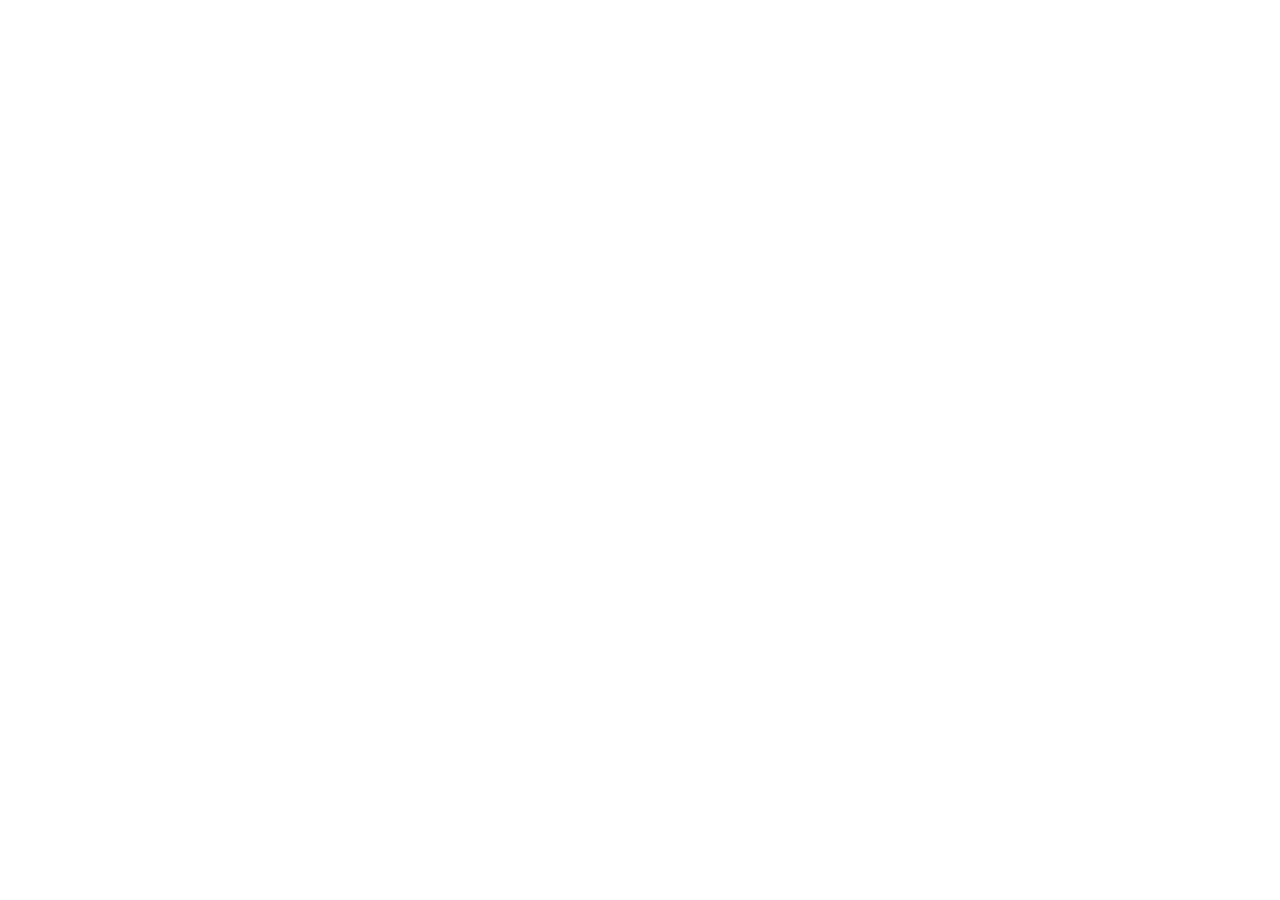
==== commit e063057b: "Add files via upload" ====
--- a/index.html
+++ b/index.html
@@ -1,247 +1,21 @@
-<!DOCTYPE html>
+<!doctype html>
 <html lang="en">
-<head>
-  <meta charset="UTF-8">
-  <meta name="viewport" content="width=device-width, initial-scale=1.0">
-  <title>QuickMart | Fast Online Shopping</title>
-  <link rel="preconnect" href="https://fonts.googleapis.com">
-  <link rel="preconnect" href="https://fonts.gstatic.com" crossorigin>
-  <link href="https://fonts.googleapis.com/css2?family=Inter:wght@400;500;600;700;800&family=Manrope:wght@600;700;800&display=swap" rel="stylesheet">
-  <link rel="stylesheet" href="style.css">
-</head>
-<body>
+  <head>
+    <meta charset="UTF-8" />
+    <meta name="viewport" content="width=device-width, initial-scale=1.0" />
+    <title>Zarghun Studio - Bridal & Wedding Couture</title>
+    <meta name="description" content="Luxury bridal boutique featuring bespoke wedding gowns, feather couture collection, fitting consultations, and bridal shopping." />
+    <meta property="og:title" content="Zarghun Studio - Bridal & Wedding Couture" />
+    <meta property="og:description" content="Luxury bridal boutique featuring bespoke wedding gowns, feather couture collection, fitting consultations, and bridal shopping." />
+    <meta property="og:type" content="website" />
+    <meta name="twitter:card" content="summary_large_image" />
+    <link rel="preconnect" href="https://fonts.googleapis.com">
+    <link rel="preconnect" href="https://fonts.gstatic.com" crossorigin>
+    <link href="https://fonts.googleapis.com/css2?family=Cormorant+Garamond:ital,wght@0,400;0,600;0,700;1,400&family=Inter:wght@300;400;500;600;700;800&family=Playfair+Display:ital,wght@0,500;0,600;0,700;0,800;1,400;1,600&display=swap" rel="stylesheet">
+  </head>
+  <body class="bg-[#f8fafc] text-[#172033] antialiased">
+    <div id="root"></div>
+    <script type="module" src="/src/main.tsx"></script>
+  </body>
+</html>
 
-<div class="announcement">
-  <div class="container">
-    <span>⚡ Fast delivery • Fresh products • Easy shopping</span>
-    <span class="announcement-right">Need help? Call: <b>0311-7585046</b></span>
-  </div>
-</div>
-
-<header class="header">
-  <div class="container header-row">
-    <a href="#home" class="logo">
-      <span class="logo-icon">Q</span>
-      <span><strong>Quick</strong>Mart<small>ONLINE SHOPPING</small></span>
-    </a>
-
-    <button class="delivery-location" id="addressButton">
-      <span class="pin">⌖</span>
-      <span class="location-text"><small>DELIVER TO</small><b id="addressLabel">Add your location</b></span>
-      <span class="arrow">⌄</span>
-    </button>
-
-    <div class="search-box">
-      <span>⌕</span>
-      <input id="searchInput" type="search" placeholder="Search products, brands and categories...">
-      <button>Search</button>
-    </div>
-
-    <div class="header-actions">
-      <button class="header-icon" onclick="showToast('Account system can be connected next.')"><span>♙</span><small>Account</small></button>
-      <button class="header-icon cart-header" id="openCart"><span>🛒</span><small>Cart</small><b id="cartCount">0</b></button>
-      <button class="mobile-menu-btn" id="mobileMenuBtn">☰</button>
-    </div>
-  </div>
-
-  <nav class="nav">
-    <div class="container nav-row">
-      <button class="all-categories" id="categoryMenuBtn">☰ <span>All Categories</span></button>
-      <div class="nav-links" id="navLinks">
-        <a class="active" href="#home">Home</a>
-        <a href="#categories">Categories</a>
-        <a href="#products">Shop</a>
-        <a href="#offers">Special Offers</a>
-        <a href="#how">How It Works</a>
-      </div>
-  </nav>
-
-  <div class="mobile-nav" id="mobileNav">
-    <a href="#home">Home</a>
-    <a href="#categories">Categories</a>
-    <a href="#products">Shop</a>
-    <a href="#offers">Special Offers</a>
-    <a href="#how">How It Works</a>
-  </div>
-</header>
-
-
-<main id="home">
-  <section class="hero">
-    <div class="hero-bg-shape shape-one"></div>
-    <div class="hero-bg-shape shape-two"></div>
-    <div class="container hero-grid">
-      <div class="hero-content">
-        <div class="hero-badge">YOUR TRUSTED ONLINE STORE</div>
-        <h1>Shopping made <span>simple.</span><br>Delivered made <span>quick.</span></h1>
-        <p>Everything you need for your home, all in one place. Browse products, add to cart and order with your delivery address.</p>
-        <div class="hero-actions">
-          <a class="primary-btn" href="#products">Start Shopping <span>→</span></a>
-          <button class="secondary-btn" id="heroAddressBtn">⌖ Use My Current Location</button>
-        </div>
-        <div class="hero-features">
-          <span>✓ Fresh Products</span>
-          <span>✓ Secure Orders</span>
-          <span>✓ Fast Delivery</span>
-        </div>
-      </div>
-
-      <div class="hero-card-area">
-        <div class="floating-card card-top">⭐ <b>Trusted Store</b><small>Quality checked products</small></div>
-        <div class="shopping-card">
-          <div class="blue-circle"></div>
-          <div class="hero-bag">
-            <div class="bag-handle"></div>
-            <div class="bag-body">
-              <span class="bag-logo">Q</span>
-              <div class="bag-products">🥬 🍎 🥖 🥛</div>
-              <b>QUICKMART</b>
-            </div>
-          </div>
-          <div class="hero-mini-product milk">🥛</div>
-          <div class="hero-mini-product fruit">🍊</div>
-          <div class="hero-mini-product bread">🥖</div>
-        </div>
-        <div class="floating-card card-bottom">⚡ <b>Quick Delivery</b><small>To your saved address</small></div>
-      </div>
-    </div>
-  </section>
-
-  <section class="address-strip">
-    <div class="container address-strip-inner">
-      <div class="address-strip-icon">⌖</div>
-      <div><b>Where should we deliver?</b><p id="addressStripText">Add your delivery address to see products and delivery options for your area.</p></div>
-      <button id="addressStripBtn">Use My Location →</button>
-    </div>
-  </section>
-
-  <section class="section" id="categories">
-    <div class="container">
-      <div class="section-top">
-        <div><span>SHOP BY CATEGORY</span><h2>What are you looking for?</h2></div>
-        <a href="#products">View all products →</a>
-      </div>
-    </div>
-      <div class="category-grid">
-        <button class="category active-category" data-filter="all"><span>🛒</span><b>All Products</b></button>
-        <button class="category" data-filter="grocery"><span>🥬</span><b>Groceries</b></button>
-        <button class="category" data-filter="fruits"><span>🍎</span><b>Fresh Produce</b></button>
-        <button class="category" data-filter="dairy"><span>🥛</span><b>Dairy & Eggs</b></button>
-        <button class="category" data-filter="bakery"><span>🥖</span><b>Bakery</b></button>
-        <button class="category" data-filter="snacks"><span>🍪</span><b>Snacks</b></button>
-        <button class="category" data-filter="beverages"><span>🥤</span><b>Beverages</b></button>
-        <button class="category" data-filter="home"><span>🧴</span><b>Home Care</b></button>
-      </div>
-    </div>
-  </section>
-
-  <section class="offers section-small" id="offers">
-    <div class="container offers-grid">
-      <article class="offer offer-blue">
-        <div><span>WEEKLY OFFERS</span><h3>Save more on<br>your everyday needs.</h3><p>Special prices available now.</p><a href="#products">Shop offers →</a></div>
-        <div class="offer-emoji">🛍️</div>
-      </article>
-      <article class="offer offer-white">
-        <div><span>FRESH EVERY DAY</span><h3>Fresh choices.<br>Better prices.</h3><a href="#products">Shop fresh →</a></div>
-        <div class="offer-emoji">🥑</div>
-      </article>
-    </div>
-  </section>
-
-  <section class="products-section" id="products">
-    <div class="container">
-      <div class="section-top product-heading">
-        <div><span>POPULAR NOW</span><h2>Featured Products</h2><p>Simple prices. Easy shopping. Add your favorites to the cart.</p></div>
-        <div class="filter-row">
-          <button class="filter active-filter" data-filter="all">All</button>
-          <button class="filter" data-filter="grocery">Grocery</button>
-          <button class="filter" data-filter="fruits">Fresh</button>
-          <button class="filter" data-filter="dairy">Dairy</button>
-          <button class="filter" data-filter="snacks">Snacks</button>
-        </div>
-      </div>
-      <div class="product-grid" id="productGrid"></div>
-      <div class="empty-state" id="emptyState">No products found. Try another search.</div>
-    </div>
-  </section>
-
-  <section class="how-section" id="how">
-    <div class="container">
-      <div class="center-heading"><span>HOW QUICKMART WORKS</span><h2>Shopping in 3 easy steps</h2></div>
-      <div class="steps">
-        <div class="step"><span>1</span><div class="step-icon">⌖</div><h3>Add Address</h3><p>Save your delivery location and contact details.</p></div>
-        <div class="step"><span>2</span><div class="step-icon">🛒</div><h3>Choose Products</h3><p>Browse categories and add products to your cart.</p></div>
-        <div class="step"><span>3</span><div class="step-icon">✓</div><h3>Place Order</h3><p>Review your cart and confirm your delivery details.</p></div>
-      </div>
-    </div>
-  </section>
-</main>
-
-<!-- PRODUCTS SECTION -->
-<section class="products-section">
-  <div class="container">
-    <h2>Popular Products</h2>
-    <div class="products-grid" id="productsGrid">
-      <!-- Products yahan JS se load honge -->
-    </div>
-  </div>
-</section>
-
-<footer>
-  <div class="container footer-grid">
-    <div class="footer-brand">
-      <a href="#home" class="logo"><span class="logo-icon">Q</span><span><strong>Quick</strong>Mart<small>ONLINE SHOPPING</small></span></a>
-      <p>A modern online store experience built for quick and easy shopping.</p>
-    </div>
-    <div><h4>Shop</h4><a href="#categories">Categories</a><a href="#products">All Products</a><a href="#offers">Special Offers</a></div>
-    <div><h4>Customer</h4><a href="#how">How It Works</a><button onclick="openAddressModal()">Manage Address</button><a href="#">Help Center</a></div>
-    <div><h4>Contact</h4><p>Pakistan</p><p>0311-7585046</p><p>support@quickmart.com</p></div>
-  </div>
-  <div class="container footer-bottom">© 2026 QuickMart. All rights reserved.</div>
-</footer>
-
-<!-- ADDRESS MODAL -->
-<div class="modal-overlay" id="addressModal">
-  <div class="address-modal">
-    <button class="modal-close" onclick="closeAddressModal()">×</button>
-    <div class="modal-title"><div class="modal-pin">⌖</div><div><span>DELIVERY DETAILS</span><h2>Set your delivery location</h2><p>Use your current location or enter your address manually.</p></div></div>
-    <button type="button" class="current-location-btn" id="currentLocationBtn">⌖ Use My Current Location</button>
-    <div class="location-status" id="locationStatus">Your exact GPS location will only be used after you allow location permission.</div>
-    <form id="addressForm">
-      <div class="form-row">
-        <label>Full Name<input id="fullName" required placeholder="Enter your full name"></label>
-        <label>Phone Number<input id="phone" required placeholder="03XX-XXXXXXX"></label>
-      </div>
-      <label>Complete Address<textarea id="fullAddress" required placeholder="House / Street / Area"></textarea></label>
-      <input type="hidden" id="latitude">
-      <input type="hidden" id="longitude">
-      <div class="form-row">
-        <label>City<input id="city" required placeholder="Your city"></label>
-        <label>Area / Sector<input id="area" placeholder="Area or sector"></label>
-      </div>
-      <label class="save-default"><input type="checkbox" id="saveDefault" checked> <span>Save as my default delivery address</span></label>
-      <button class="save-address-btn" type="submit">Save Delivery Address →</button>
-    </form>
-  </div>
-</div>
-
-<!-- CART -->
-<div class="drawer-overlay" id="drawerOverlay"></div>
-<aside class="cart-drawer" id="cartDrawer">
-  <div class="cart-head"><div><span>YOUR ORDER</span><h2>Shopping Cart</h2></div><button id="closeCart">×</button></div>
-  <div class="cart-items" id="cartItems"></div>
-  <div class="cart-address-box">
-    <small>DELIVERY ADDRESS</small>
-    <b id="cartAddress">No location added</b>
-    <button onclick="openAddressModal()">Change</button>
-  </div>
-  <div class="cart-footer">
-    <div class="cart-total"><span>Total</span><strong id="cartTotal">Rs. 0</strong></div>
-    <button class="whatsapp-order-btn" onclick="sendWhatsAppOrder()">Order on WhatsApp</button>
-  </div>
-</aside>
-
-<div class="toast" id="toast"></div>
-<script src="script.js"></script>
-</body>
-</html>
